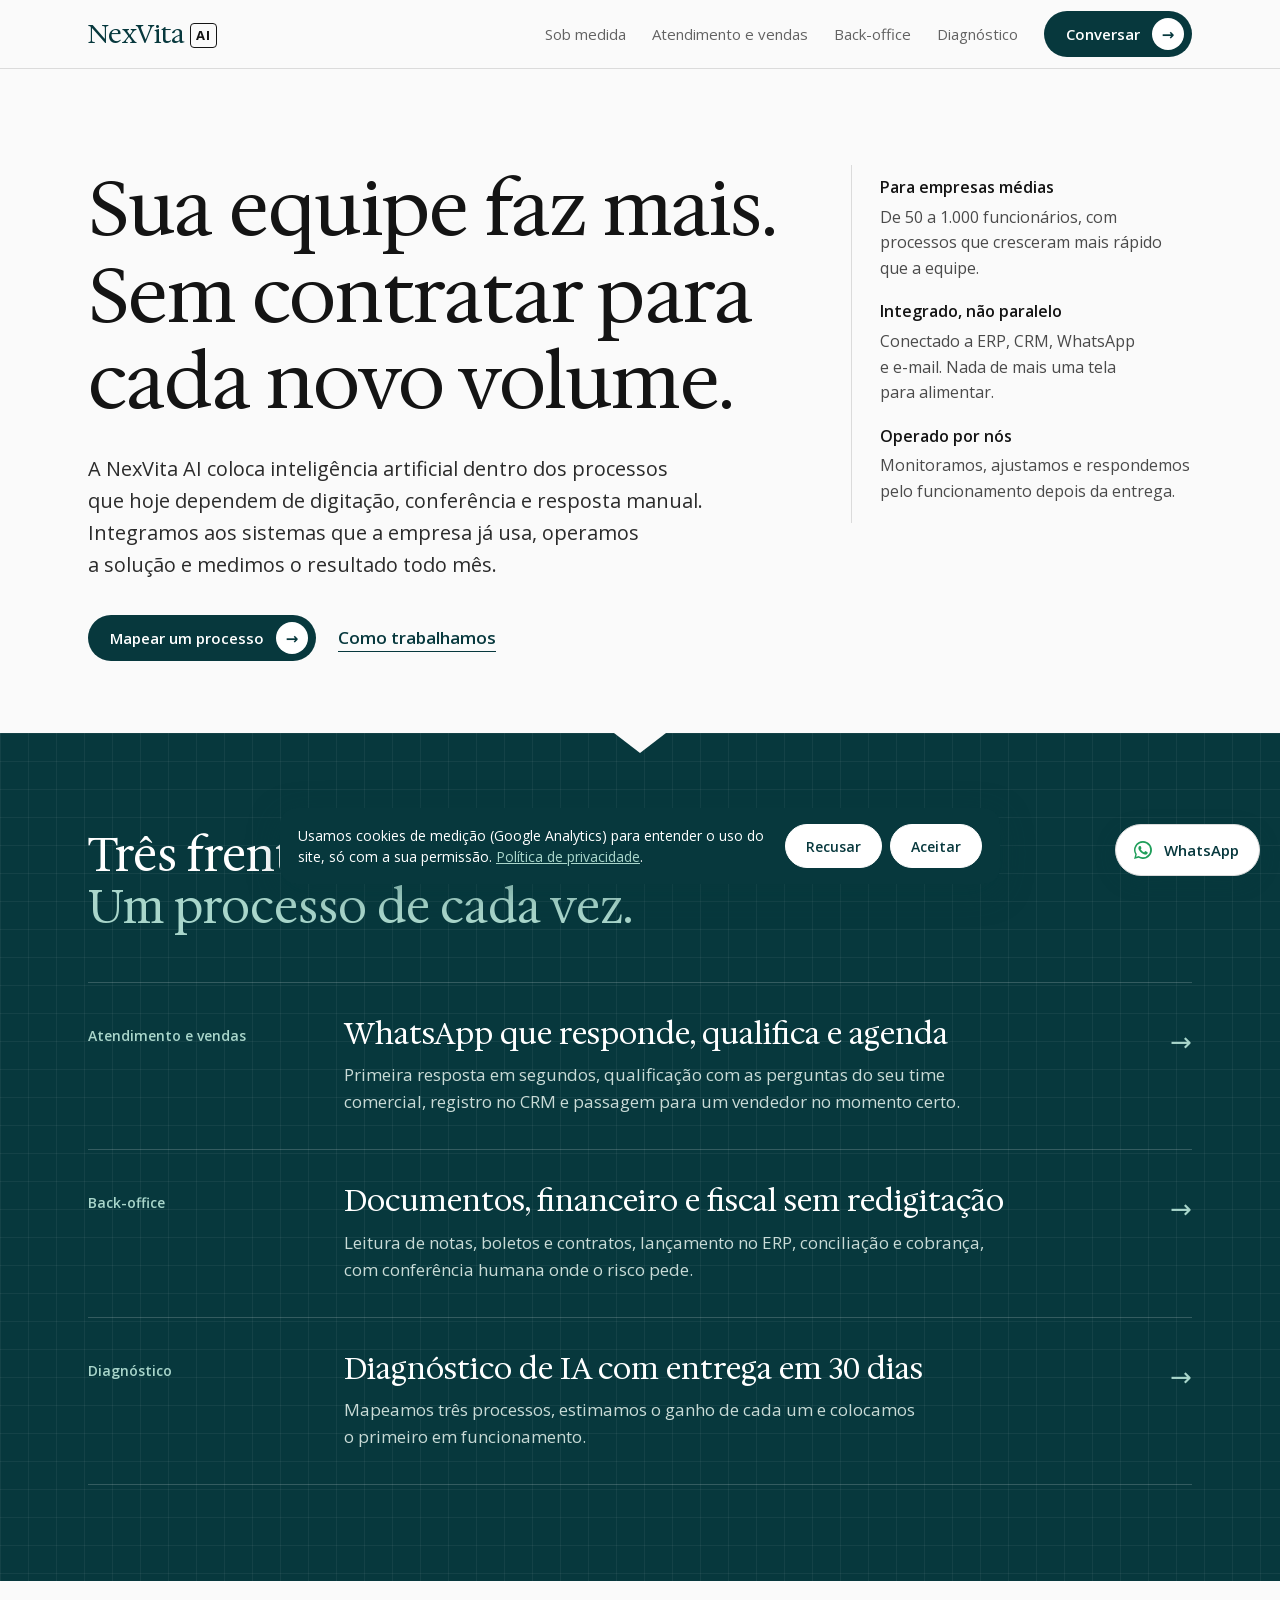
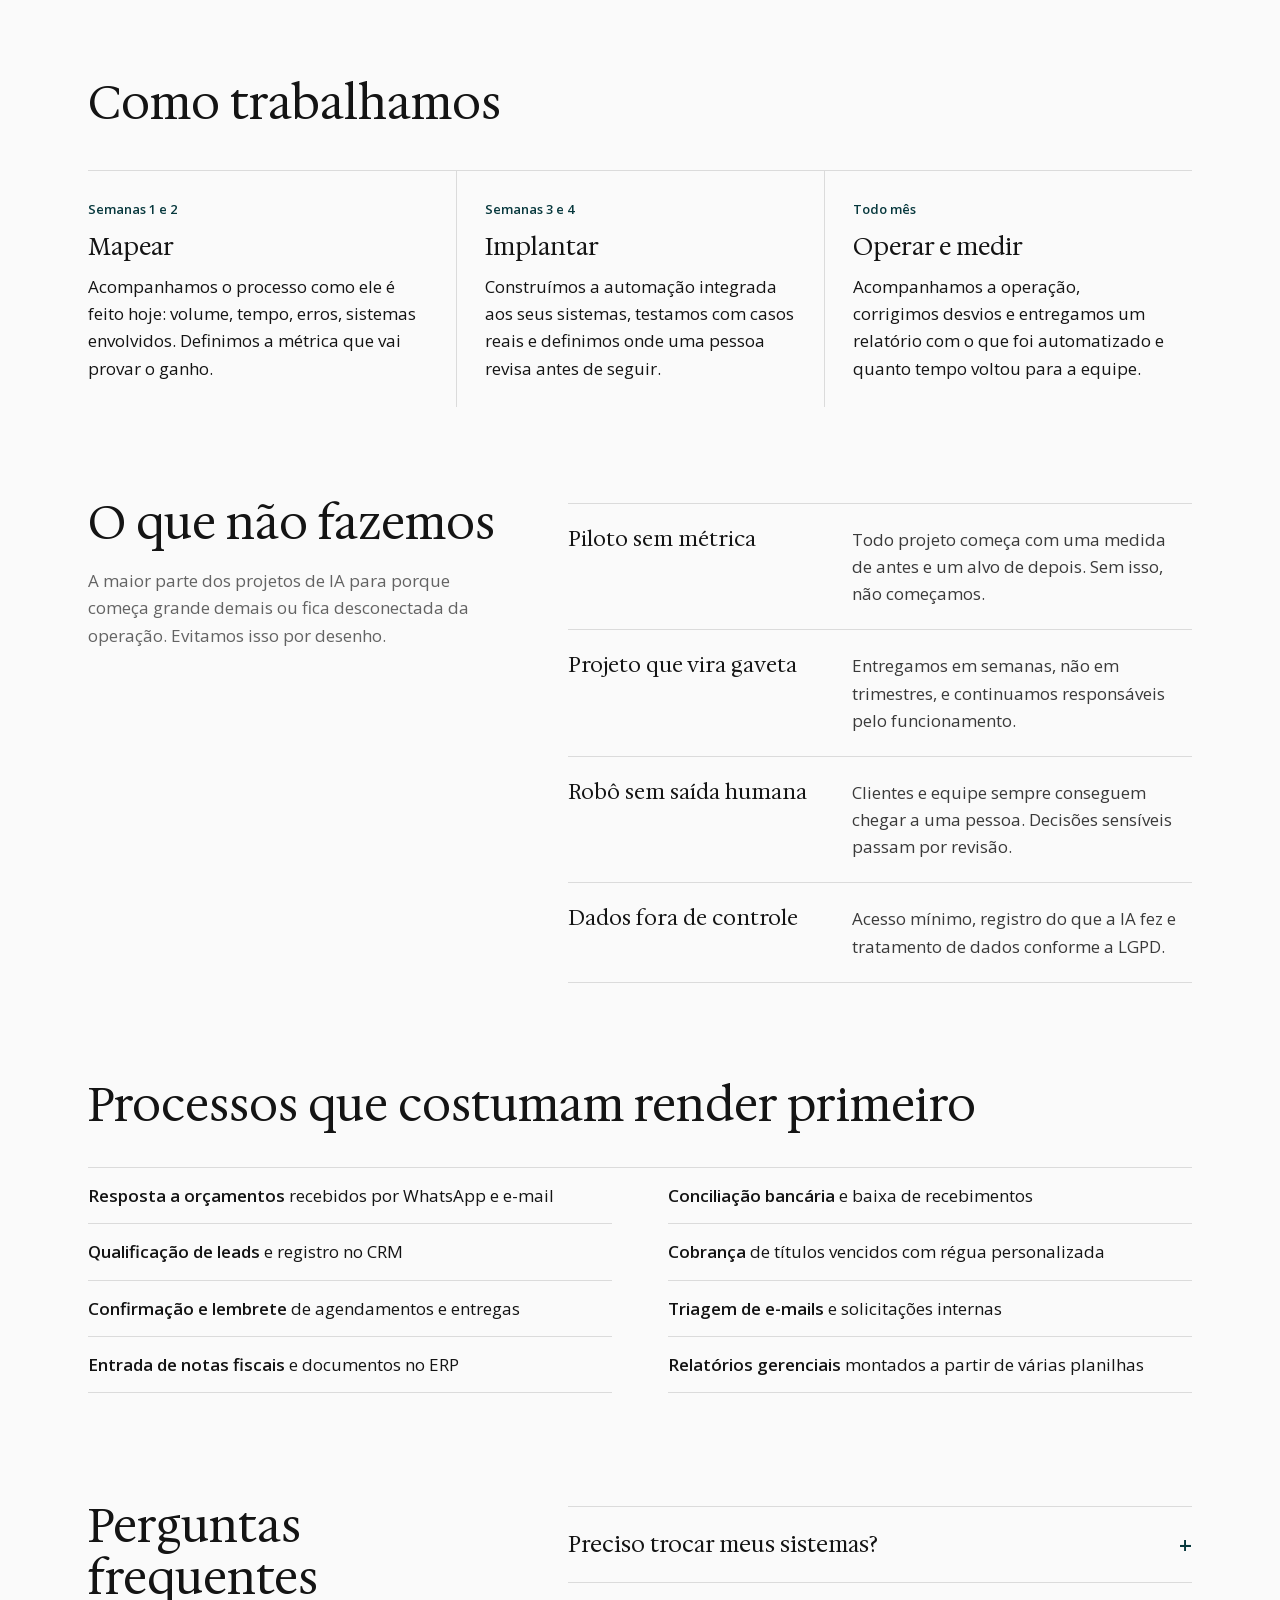
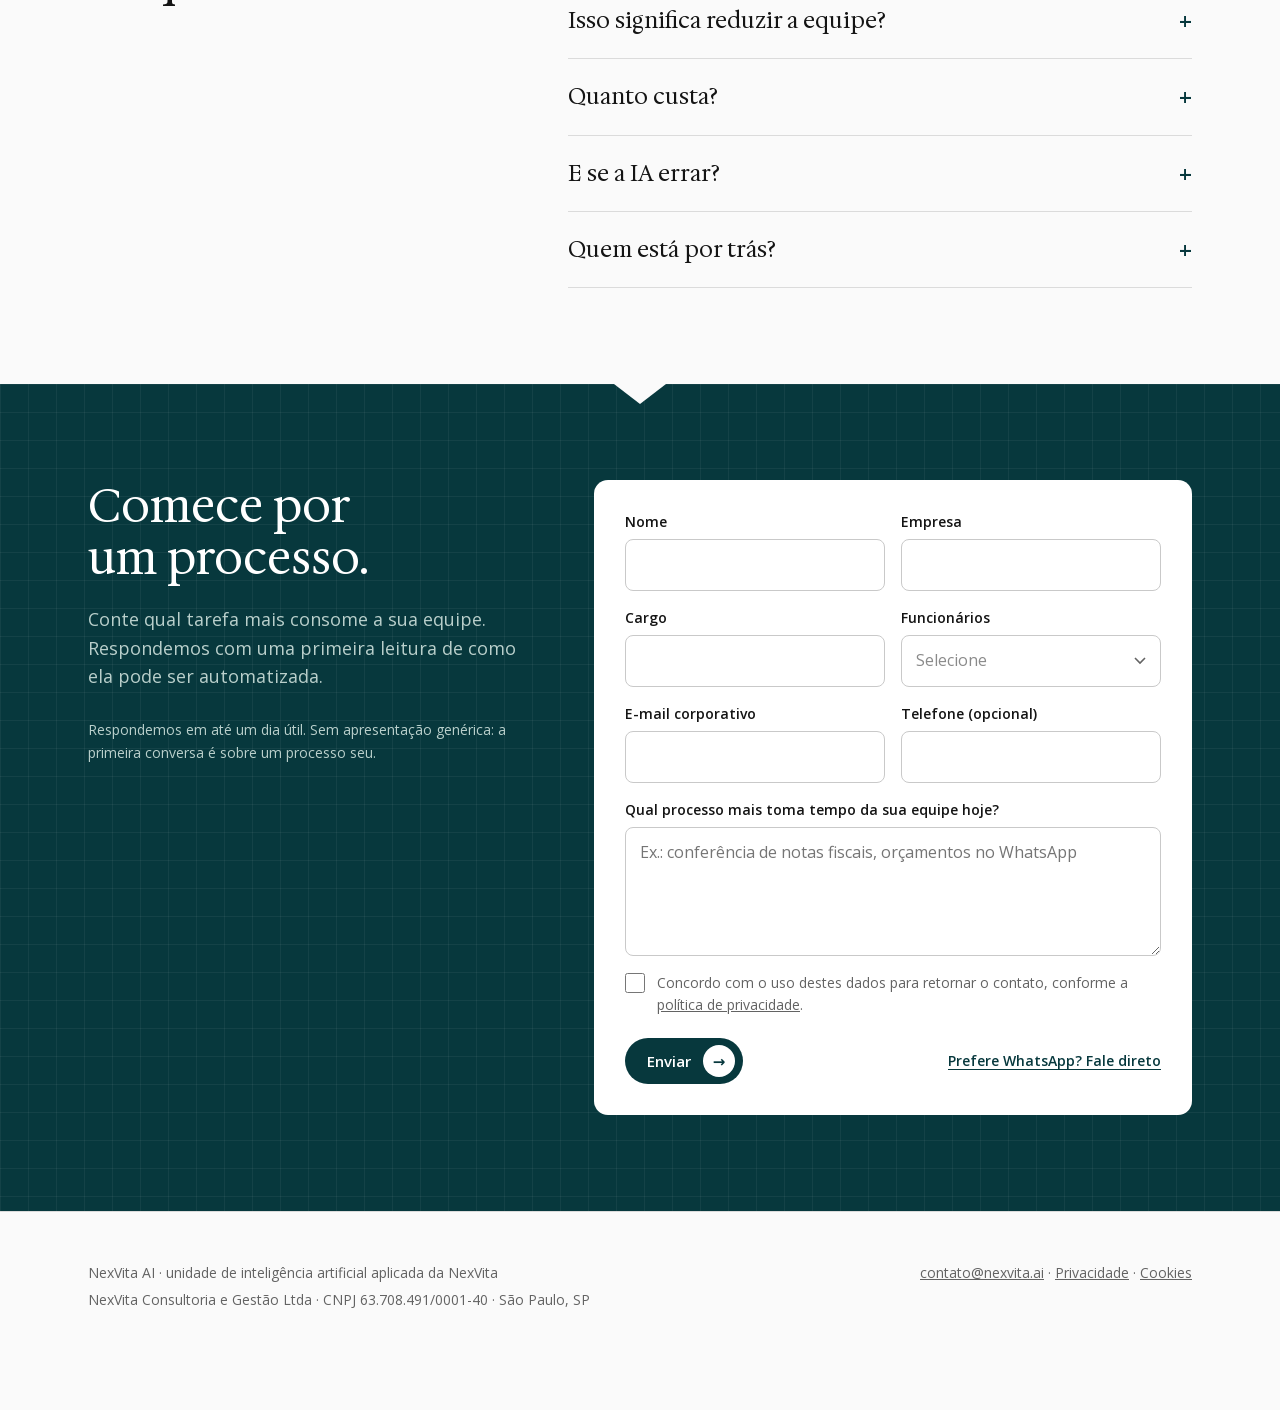
==== index.html @ 4efb90fe "Home: visitantes do anúncio Meta vão para /sob-medida/" ====
<!doctype html>
<html lang="pt-BR">
<head>
<meta charset="utf-8">
<script>/* anúncio Meta antigo aponta para a home: leva à página sob medida */(function(){try{var q=new URLSearchParams(location.search);if(q.get("utm_campaign")==="nvai_trafego_sp"){q.set("utm_campaign","nvai_sob_medida");location.replace("/sob-medida/?"+q.toString());}}catch(e){}})();</script>
<meta name="viewport" content="width=device-width,initial-scale=1">
<title>NexVita AI — IA aplicada à operação de empresas médias</title>
<meta name="description" content="Automatizamos processos manuais de vendas, atendimento e back-office com IA integrada aos seus sistemas. Implantamos, operamos e medimos o resultado.">
<link rel="canonical" href="https://nexvita.ai/">
<meta property="og:title" content="NexVita AI — IA aplicada à operação de empresas médias">
<meta property="og:description" content="Automatizamos processos manuais de vendas, atendimento e back-office com IA integrada aos seus sistemas. Implantamos, operamos e medimos o resultado.">
<meta property="og:url" content="https://nexvita.ai/">
<meta property="og:type" content="website">
<meta property="og:locale" content="pt_BR">
<meta name="theme-color" content="#07383d">
<link rel="icon" href="assets/favicon.svg" type="image/svg+xml">
<link rel="preload" href="assets/HedvigLettersSerif.woff2" as="font" type="font/woff2" crossorigin>
<link rel="stylesheet" href="assets/site.css">
<!-- MEDICAO: GA4 (G-KE4MM800WH) só carrega após consentimento, via assets/consent.js. Meta Pixel: não instalado. -->
</head>
<body>
<header class="top"><div class="wrap">
  <a class="marca" href="./" aria-label="NexVita AI, início">NexVita <b>AI</b></a>
  <nav class="nav" aria-label="Principal">
    <a href="sob-medida/">Sob medida</a>
    <a href="whatsapp/">Atendimento e vendas</a>
    <a href="backoffice/">Back-office</a>
    <a href="diagnostico/">Diagnóstico</a>
    <a class="btn" href="#conversa">Conversar</a>
  </nav>
</div></header>
<main>

<section class="abre"><div class="wrap grid">
 <div>
  <h1>Sua equipe faz mais. Sem&nbsp;contratar para cada novo volume.</h1>
  <p class="lead">A NexVita AI coloca inteligência artificial dentro dos processos que hoje dependem de digitação, conferência e resposta manual. Integramos aos sistemas que a empresa já usa, operamos a&nbsp;solução e medimos o resultado todo mês.</p>
  <div class="acoes"><a class="btn" href="#conversa">Mapear um processo</a><a class="link" href="#como">Como trabalhamos</a></div>
 </div>
 <aside>
  <p><strong>Para empresas médias</strong>De 50 a 1.000 funcionários, com processos que cresceram mais rápido que a equipe.</p>
  <p><strong>Integrado, não paralelo</strong>Conectado a ERP, CRM, WhatsApp e e-mail. Nada de mais uma tela para alimentar.</p>
  <p><strong>Operado por nós</strong>Monitoramos, ajustamos e respondemos pelo funcionamento depois da entrega.</p>
 </aside>
</div></section>

<div class="entalhe" aria-hidden="true"></div>
<section class="escuro secao"><div class="wrap">
 <h2>Três frentes.<br><span class="acento">Um processo de cada vez.</span></h2>
 <div class="frentes">
  <a class="frente" href="whatsapp/">
   <span class="rot">Atendimento e vendas</span>
   <div><h3>WhatsApp que responde, qualifica e agenda</h3><p>Primeira resposta em segundos, qualificação com as perguntas do seu time comercial, registro no CRM e passagem para um vendedor no momento certo.</p></div>
   <span class="seta" aria-hidden="true">→</span>
  </a>
  <a class="frente" href="backoffice/">
   <span class="rot">Back-office</span>
   <div><h3>Documentos, financeiro e fiscal sem redigitação</h3><p>Leitura de notas, boletos e contratos, lançamento no ERP, conciliação e cobrança, com conferência humana onde o risco pede.</p></div>
   <span class="seta" aria-hidden="true">→</span>
  </a>
  <a class="frente" href="diagnostico/">
   <span class="rot">Diagnóstico</span>
   <div><h3>Diagnóstico de IA com entrega em 30 dias</h3><p>Mapeamos três processos, estimamos o ganho de cada um e colocamos o&nbsp;primeiro em funcionamento.</p></div>
   <span class="seta" aria-hidden="true">→</span>
  </a>
 </div>
</div></section>

<section class="secao" id="como"><div class="wrap">
 <h2>Como trabalhamos</h2>
 <div class="metodo">
  <div class="passo"><div class="quando">Semanas 1 e 2</div><h3>Mapear</h3><p>Acompanhamos o processo como ele é feito hoje: volume, tempo, erros, sistemas envolvidos. Definimos a métrica que vai provar o ganho.</p></div>
  <div class="passo"><div class="quando">Semanas 3 e 4</div><h3>Implantar</h3><p>Construímos a automação integrada aos seus sistemas, testamos com casos reais e definimos onde uma pessoa revisa antes de seguir.</p></div>
  <div class="passo"><div class="quando">Todo mês</div><h3>Operar e medir</h3><p>Acompanhamos a operação, corrigimos desvios e entregamos um relatório com o que foi automatizado e quanto tempo voltou para a equipe.</p></div>
 </div>
</div></section>

<section class="secao" style="padding-top:0"><div class="wrap duas">
 <div><h2>O que não fazemos</h2><p class="muted" style="margin-top:18px">A maior parte dos projetos de IA para porque começa grande demais ou fica desconectada da operação. Evitamos isso por desenho.</p></div>
 <ul class="principios">
  <li><strong>Piloto sem métrica</strong><span>Todo projeto começa com uma medida de&nbsp;antes e um alvo de depois. Sem isso, não começamos.</span></li>
  <li><strong>Projeto que vira gaveta</strong><span>Entregamos em semanas, não em trimestres, e continuamos responsáveis pelo funcionamento.</span></li>
  <li><strong>Robô sem saída humana</strong><span>Clientes e equipe sempre conseguem chegar a uma pessoa. Decisões sensíveis passam por revisão.</span></li>
  <li><strong>Dados fora de controle</strong><span>Acesso mínimo, registro do que a IA fez e tratamento de dados conforme a LGPD.</span></li>
 </ul>
</div></section>

<section class="secao" style="padding-top:0"><div class="wrap">
 <h2>Processos que costumam render primeiro</h2>
 <ul class="processos">
  <li><b>Resposta a orçamentos</b> recebidos por WhatsApp e e-mail</li>
  <li><b>Qualificação de leads</b> e registro no CRM</li>
  <li><b>Confirmação e lembrete</b> de agendamentos e entregas</li>
  <li><b>Entrada de notas fiscais</b> e documentos no ERP</li>
  <li><b>Conciliação bancária</b> e baixa de recebimentos</li>
  <li><b>Cobrança</b> de títulos vencidos com régua personalizada</li>
  <li><b>Triagem de e-mails</b> e solicitações internas</li>
  <li><b>Relatórios gerenciais</b> montados a partir de várias planilhas</li>
 </ul>
</div></section>

<section class="secao" style="padding-top:0"><div class="wrap duas">
 <div><h2>Perguntas frequentes</h2></div>
 <div>
  <details><summary>Preciso trocar meus sistemas?</summary><p>Não. Trabalhamos sobre o ERP, o CRM e os canais que a empresa já usa. Quando um sistema não oferece integração, avaliamos alternativas antes de propor qualquer mudança.</p></details>
  <details><summary>Isso significa reduzir a equipe?</summary><p>Significa que a equipe deixa de gastar horas com tarefas repetitivas. A maioria dos clientes usa o ganho para absorver crescimento sem novas contratações e para colocar pessoas em atividades de mais valor.</p></details>
  <details><summary>Quanto custa?</summary><p>Há uma implantação por processo e uma mensalidade de operação. O valor depende do volume e das integrações; apresentamos depois do diagnóstico, com a estimativa de retorno ao lado.</p></details>
  <details><summary>E se a IA errar?</summary><p>Cada processo tem limites definidos, revisão humana nos pontos de risco e registro do que foi feito. Erros são medidos e corrigidos dentro da operação mensal.</p></details>
  <details><summary>Quem está por trás?</summary><p>A NexVita AI é a unidade de inteligência artificial aplicada da NexVita, empresa de gestão e operação. Nasceu da automação da nossa própria rotina comercial e administrativa.</p></details>
 </div>
</div></section>

<div class="entalhe" aria-hidden="true"></div>
<section class="escuro secao" id="conversa">
 <div class="wrap form-area">
  <div>
   <h2>Comece por um processo.</h2>
   <p class="muted" style="margin-top:20px;font-size:18px">Conte qual tarefa mais consome a sua equipe. Respondemos com uma primeira leitura de como ela pode ser automatizada.</p>
   <p class="muted small" style="margin-top:28px">Respondemos em até um dia útil. Sem apresentação genérica: a primeira conversa é sobre um processo seu.</p>
  </div>
  <form class="contato" data-oferta="geral" novalidate>
   <div class="campos">
    <div class="campo"><label for="nome-geral">Nome</label><input id="nome-geral" name="nome" autocomplete="name" required></div>
    <div class="campo"><label for="empresa-geral">Empresa</label><input id="empresa-geral" name="empresa" autocomplete="organization" required></div>
    <div class="campo"><label for="cargo-geral">Cargo</label><input id="cargo-geral" name="cargo" autocomplete="organization-title"></div>
    <div class="campo"><label for="porte-geral">Funcionários</label>
     <select id="porte-geral" name="porte" required><option value="">Selecione</option><option>Até 20</option><option>20 a 49</option><option>50 a 249</option><option>250 a 999</option><option>1.000 ou mais</option></select></div>
    <div class="campo"><label for="email-geral">E-mail corporativo</label><input id="email-geral" name="email" type="email" autocomplete="email" required></div>
    <div class="campo"><label for="tel-geral">Telefone (opcional)</label><input id="tel-geral" name="telefone" type="tel" autocomplete="tel"></div>
    <div class="campo cheio"><label for="proc-geral">Qual processo mais toma tempo da sua equipe hoje?</label><textarea id="proc-geral" name="processo" rows="4" placeholder="Ex.: conferência de notas fiscais, orçamentos no WhatsApp"></textarea></div>
    <label class="aceite"><input type="checkbox" name="aceite" required> Concordo com o uso destes dados para retornar o contato, conforme a <a href="privacidade/">política de privacidade</a>.</label>
    <div class="hp" aria-hidden="true"><input name="website" tabindex="-1" autocomplete="off"></div>
   </div>
   <div class="form-rodape"><button class="btn" type="submit">Enviar</button><span class="status" role="status" aria-live="polite"></span></div>
  </form>
 </div>
</section>
</main>
<footer><div class="wrap">
 <div>NexVita AI · unidade de inteligência artificial aplicada da NexVita<br>NexVita Consultoria e Gestão Ltda · CNPJ 63.708.491/0001-40 · São Paulo, SP</div>
 <div><a href="mailto:contato@nexvita.ai">contato@nexvita.ai</a> · <a href="privacidade/">Privacidade</a> · <a href="#" data-cookies>Cookies</a></div>
</div></footer>
<script src="assets/consent.js" defer></script>
<script src="assets/site.js" defer></script>
</body>
</html>
---- assets/site.css ----
@font-face{font-family:"Hedvig";src:url("HedvigLettersSerif.woff2") format("woff2");font-display:swap}
@font-face{font-family:"Open Sans";src:url("OpenSans.woff2") format("woff2");font-weight:300 800;font-display:swap}

:root{
  --petroleo:#07383d;
  --petroleo-2:#165559;
  --papel:#fafafa;
  --tinta:#141414;
  --cinza:#636363;
  --linha:#dbdbdb;
  --brilho:#a9d6cb;          /* acento da unidade AI, só sobre fundo escuro */
  --serif:"Hedvig",Georgia,"Times New Roman",serif;
  --sans:"Open Sans",system-ui,-apple-system,"Segoe UI",sans-serif;
  --w:1160px;
}
*{box-sizing:border-box}
html{-webkit-text-size-adjust:100%}
body{margin:0;background:var(--papel);color:var(--tinta);font:400 17px/1.6 var(--sans)}
a{color:inherit}
img{max-width:100%}
.wrap{max-width:var(--w);margin:0 auto;padding:0 28px}
h1,h2,h3{font-family:var(--serif);font-weight:400;line-height:1.14;margin:0;text-wrap:balance}
h1{font-size:clamp(40px,6.2vw,76px);letter-spacing:-.01em}
h2{font-size:clamp(30px,3.8vw,46px)}
h3{font-size:24px}
p{margin:0 0 1em;text-wrap:pretty}
.muted{color:var(--cinza)}
.small{font-size:14px}

/* topo */
.top{position:sticky;top:0;z-index:20;background:rgba(250,250,250,.92);backdrop-filter:saturate(1.2) blur(6px);border-bottom:1px solid var(--linha)}
.top .wrap{display:flex;align-items:center;justify-content:space-between;height:68px;gap:24px}
.marca{display:flex;align-items:baseline;gap:6px;text-decoration:none;font-family:var(--serif);font-size:26px;color:var(--petroleo)}
.marca b{font-family:var(--sans);font-weight:700;font-size:13px;letter-spacing:.08em;color:var(--tinta);border:1px solid var(--tinta);border-radius:4px;padding:1px 5px;transform:translateY(-3px)}
.nav{display:flex;gap:26px;align-items:center;font-size:15px}
.nav a{text-decoration:none;color:var(--cinza)}
.nav a:hover{color:var(--tinta)}
@media (max-width:820px){.nav a:not(.btn){display:none}}

/* botões */
.btn{display:inline-flex;align-items:center;gap:12px;min-height:46px;padding:0 8px 0 22px;border-radius:999px;background:var(--petroleo);color:#fff!important;text-decoration:none;font-weight:600;font-size:15px;border:0;cursor:pointer;font-family:var(--sans)}
.btn::after{content:"→";display:grid;place-items:center;width:32px;height:32px;border-radius:50%;background:#fff;color:var(--petroleo);font-weight:700}
.btn:hover{background:var(--petroleo-2)}
.btn:focus-visible,.link:focus-visible,input:focus-visible,select:focus-visible,textarea:focus-visible{outline:2px solid var(--petroleo);outline-offset:3px}
.btn.claro{background:#fff;color:var(--petroleo)!important}
.btn.claro::after{background:var(--petroleo);color:#fff}
.btn.claro:hover{background:#eef5f3}
.link{color:var(--petroleo);font-weight:600;text-decoration:none;border-bottom:1px solid currentColor}

/* abertura */
.abre{padding:96px 0 72px}
.abre .grid{display:grid;grid-template-columns:1.35fr .65fr;gap:56px;align-items:start}
.abre .lead{font-size:20px;color:#2b2b2b;max-width:620px;margin-top:28px}
.abre .acoes{display:flex;gap:22px;align-items:center;margin-top:34px;flex-wrap:wrap}
.abre aside{border-left:1px solid var(--linha);padding-left:28px;padding-top:10px;font-size:16px;color:#4a4a4a}
.abre aside strong{display:block;color:var(--tinta);font-weight:600;margin-bottom:4px}
.abre aside p{margin-bottom:18px}
@media (max-width:900px){.abre{padding:64px 0 48px}.abre .grid{grid-template-columns:1fr;gap:36px}.abre aside{border-left:0;border-top:1px solid var(--linha);padding:24px 0 0}}

/* faixa escura com micro-grid */
.escuro{background:var(--petroleo);color:#eaf2f0;position:relative;overflow:hidden}
.escuro::before{content:"";position:absolute;inset:0;background-image:linear-gradient(rgba(255,255,255,.05) 1px,transparent 1px),linear-gradient(90deg,rgba(255,255,255,.05) 1px,transparent 1px);background-size:28px 28px;pointer-events:none}
.escuro .wrap{position:relative}
.escuro h2{color:#fff}
.escuro .muted{color:#b9cfcb}
.escuro .acento{color:var(--brilho)}
.secao{padding:96px 0}
@media (max-width:820px){.secao{padding:64px 0}}
.entalhe{display:none}
.escuro::after{content:"";position:absolute;left:50%;top:0;transform:translateX(-50%);border-left:26px solid transparent;border-right:26px solid transparent;border-top:20px solid var(--papel)}

/* frentes: lista com pesos diferentes, não cards iguais */
.frentes{margin-top:48px;border-top:1px solid rgba(255,255,255,.18)}
.frente{display:grid;grid-template-columns:220px 1fr auto;gap:36px;padding:34px 0;border-bottom:1px solid rgba(255,255,255,.18);align-items:start;text-decoration:none;color:inherit}
.frente:hover h3{color:var(--brilho)}
.frente .rot{font-size:14px;color:var(--brilho);font-weight:600;padding-top:8px}
.frente h3{font-size:30px;color:#fff;margin-bottom:10px;transition:color .15s}
.frente p{color:#c9dbd7;margin:0;max-width:640px}
.frente .seta{font-size:26px;color:var(--brilho);padding-top:4px}

@media (max-width:820px){.frente{grid-template-columns:1fr;gap:8px}.frente .seta{display:none}}

/* método */
.metodo{display:grid;grid-template-columns:repeat(3,1fr);gap:0;margin-top:40px;border-top:1px solid var(--linha)}
.passo{padding:28px 28px 8px 0}
.passo + .passo{padding-left:28px;border-left:1px solid var(--linha)}
.passo .quando{font-size:13px;font-weight:600;color:var(--petroleo);margin-bottom:14px}
.passo h3{margin-bottom:12px}
@media (max-width:820px){.metodo{grid-template-columns:1fr}.passo + .passo{padding-left:0;border-left:0;border-top:1px solid var(--linha)}}

/* princípios */
.duas{display:grid;grid-template-columns:.8fr 1.2fr;gap:64px;align-items:start}
.duas > div > h2:first-child{margin-top:-6px}
.principios{margin:0;padding:0;list-style:none;border-top:1px solid var(--linha)}
.principios li{padding:22px 0;border-bottom:1px solid var(--linha);display:grid;grid-template-columns:260px 1fr;gap:24px}
.principios strong{font-family:var(--serif);font-weight:400;font-size:21px;line-height:1.25}
.principios span{color:#3a3a3a}
@media (max-width:900px){.duas{grid-template-columns:1fr;gap:28px}.principios li{grid-template-columns:1fr;gap:6px}}

/* exemplos de processos */
.processos{columns:2;column-gap:56px;margin-top:36px;padding:0;list-style:none;border-top:1px solid var(--linha)}
.processos li{break-inside:avoid;padding:14px 0;border-bottom:1px solid var(--linha)}
.processos li b{font-weight:600}
@media (max-width:720px){.processos{columns:1}}

/* faq */
details{border-bottom:1px solid var(--linha);padding:20px 0}
details:first-of-type{border-top:1px solid var(--linha)}
summary{cursor:pointer;font-family:var(--serif);font-size:22px;list-style:none;display:flex;justify-content:space-between;gap:24px}
summary::-webkit-details-marker{display:none}
summary::after{content:"+";font-family:var(--sans);color:var(--petroleo);font-weight:600}
details[open] summary::after{content:"–"}
details p{margin:14px 0 0;color:#333;max-width:760px}

/* formulário */
.form-area{display:grid;grid-template-columns:.85fr 1.15fr;gap:64px;align-items:start}
@media (max-width:900px){.form-area{grid-template-columns:1fr;gap:32px}}
form.contato{background:#fff;border:1px solid rgba(255,255,255,.2);border-radius:14px;padding:30px;color:var(--tinta)}
.campos{display:grid;grid-template-columns:1fr 1fr;gap:16px}
.campo{display:flex;flex-direction:column;gap:6px}
.campo.cheio{grid-column:1/-1}
@media (max-width:560px){.campos{grid-template-columns:1fr}}
label{font-size:14px;font-weight:600}
input,select,textarea{font:inherit;font-size:16px;padding:12px 14px;border:1px solid #c9c9c9;border-radius:8px;background:#fff;color:var(--tinta);min-height:46px;width:100%}
textarea{min-height:120px;resize:vertical}
.aceite{display:block;position:relative;padding-left:32px;font-size:14px;font-weight:400;color:var(--cinza);grid-column:1/-1}
.aceite input{position:absolute;left:0;top:1px;width:20px;min-height:20px;height:20px;margin:0}
.form-rodape{display:flex;justify-content:space-between;align-items:center;gap:16px;margin-top:22px;flex-wrap:wrap}
.status{font-size:14px;color:var(--cinza);min-height:20px}
.status.ok{color:#0b6b4f}.status.erro{color:#a1261b}
.hp{position:absolute;left:-9999px}

/* rodapé */
footer{padding:48px 0 56px;font-size:14px;color:var(--cinza);border-top:1px solid var(--linha)}
footer .wrap{display:flex;justify-content:space-between;gap:24px;flex-wrap:wrap}
footer a{color:var(--cinza)}

/* página de oferta */
.oferta-topo{padding:80px 0 56px}
.oferta-topo .rot{font-size:14px;font-weight:600;color:var(--petroleo);margin-bottom:22px}
.oferta-topo h1{font-size:clamp(38px,5.4vw,64px);max-width:900px}
.oferta-topo .lead{font-size:20px;max-width:700px;margin-top:24px;color:#2b2b2b}
.texto{max-width:760px}
.texto h2{margin:56px 0 18px}
.texto ul{padding-left:20px}
.texto li{margin-bottom:8px}

@media (prefers-reduced-motion:reduce){*{transition:none!important;scroll-behavior:auto!important}}
html{scroll-behavior:smooth}

select{appearance:none;-webkit-appearance:none;background-image:url("data:image/svg+xml,%3Csvg xmlns='http://www.w3.org/2000/svg' width='12' height='8'%3E%3Cpath d='M1 1l5 5 5-5' fill='none' stroke='%23636363' stroke-width='1.6'/%3E%3C/svg%3E");background-repeat:no-repeat;background-position:right 14px center;padding-right:38px}
select:invalid{color:#8a8a8a}
footer .wrap > div{line-height:1.9}
@media (max-width:560px){
 h1{font-size:40px}
 .abre .acoes{flex-direction:column;align-items:flex-start;gap:18px}
 .abre .acoes .link{padding:10px 0}
 footer a{display:inline-block;padding:8px 0}
 .secao{padding:56px 0}
}

/* aviso de cookies */
#nv-cookies{position:fixed;left:16px;right:16px;bottom:16px;z-index:50;max-width:720px;margin:0 auto;background:var(--petroleo);color:#fff;border-radius:16px;padding:16px 18px;box-shadow:0 8px 32px rgba(7,56,61,.35),0 0 0 100vmax rgba(250,250,250,0) ;display:flex;gap:16px;align-items:center;flex-wrap:wrap;font-size:14px;line-height:1.5}
#nv-cookies p{margin:0;flex:1 1 320px}
#nv-cookies a{color:var(--brilho)}
.nv-cookies-acoes{display:flex;gap:8px}
.nv-cookies-acoes button{min-height:44px;padding:0 20px;border-radius:999px;font:600 14px var(--sans);cursor:pointer;border:1px solid #fff;background:#fff;color:var(--petroleo)}
.nv-cookies-acoes button:focus-visible{outline:2px solid var(--brilho);outline-offset:2px}

/* WhatsApp */
.nv-wa{position:fixed;right:20px;bottom:24px;z-index:40;display:inline-flex;align-items:center;gap:10px;min-height:52px;padding:0 20px 0 16px;border-radius:999px;background:#fff;color:var(--petroleo);text-decoration:none;font:600 15px var(--sans);border:1px solid var(--linha);box-shadow:0 6px 20px rgba(7,56,61,.28);transition:opacity .2s,transform .2s}
.nv-wa svg{color:#1f9e5a}
.nv-wa:hover{background:#eef5f3}
.nv-wa:focus-visible{outline:2px solid var(--brilho);outline-offset:3px}
.nv-wa.oculto{opacity:0;transform:translateY(12px);pointer-events:none}
@media (max-width:560px){.nv-wa span{display:none}.nv-wa{padding:0;width:56px;justify-content:center}}
.nv-wa-alt{display:inline-flex;align-items:center;min-height:44px;font-size:14px;font-weight:600;color:var(--petroleo);text-decoration:underline;text-underline-offset:3px}
footer{padding-bottom:96px}
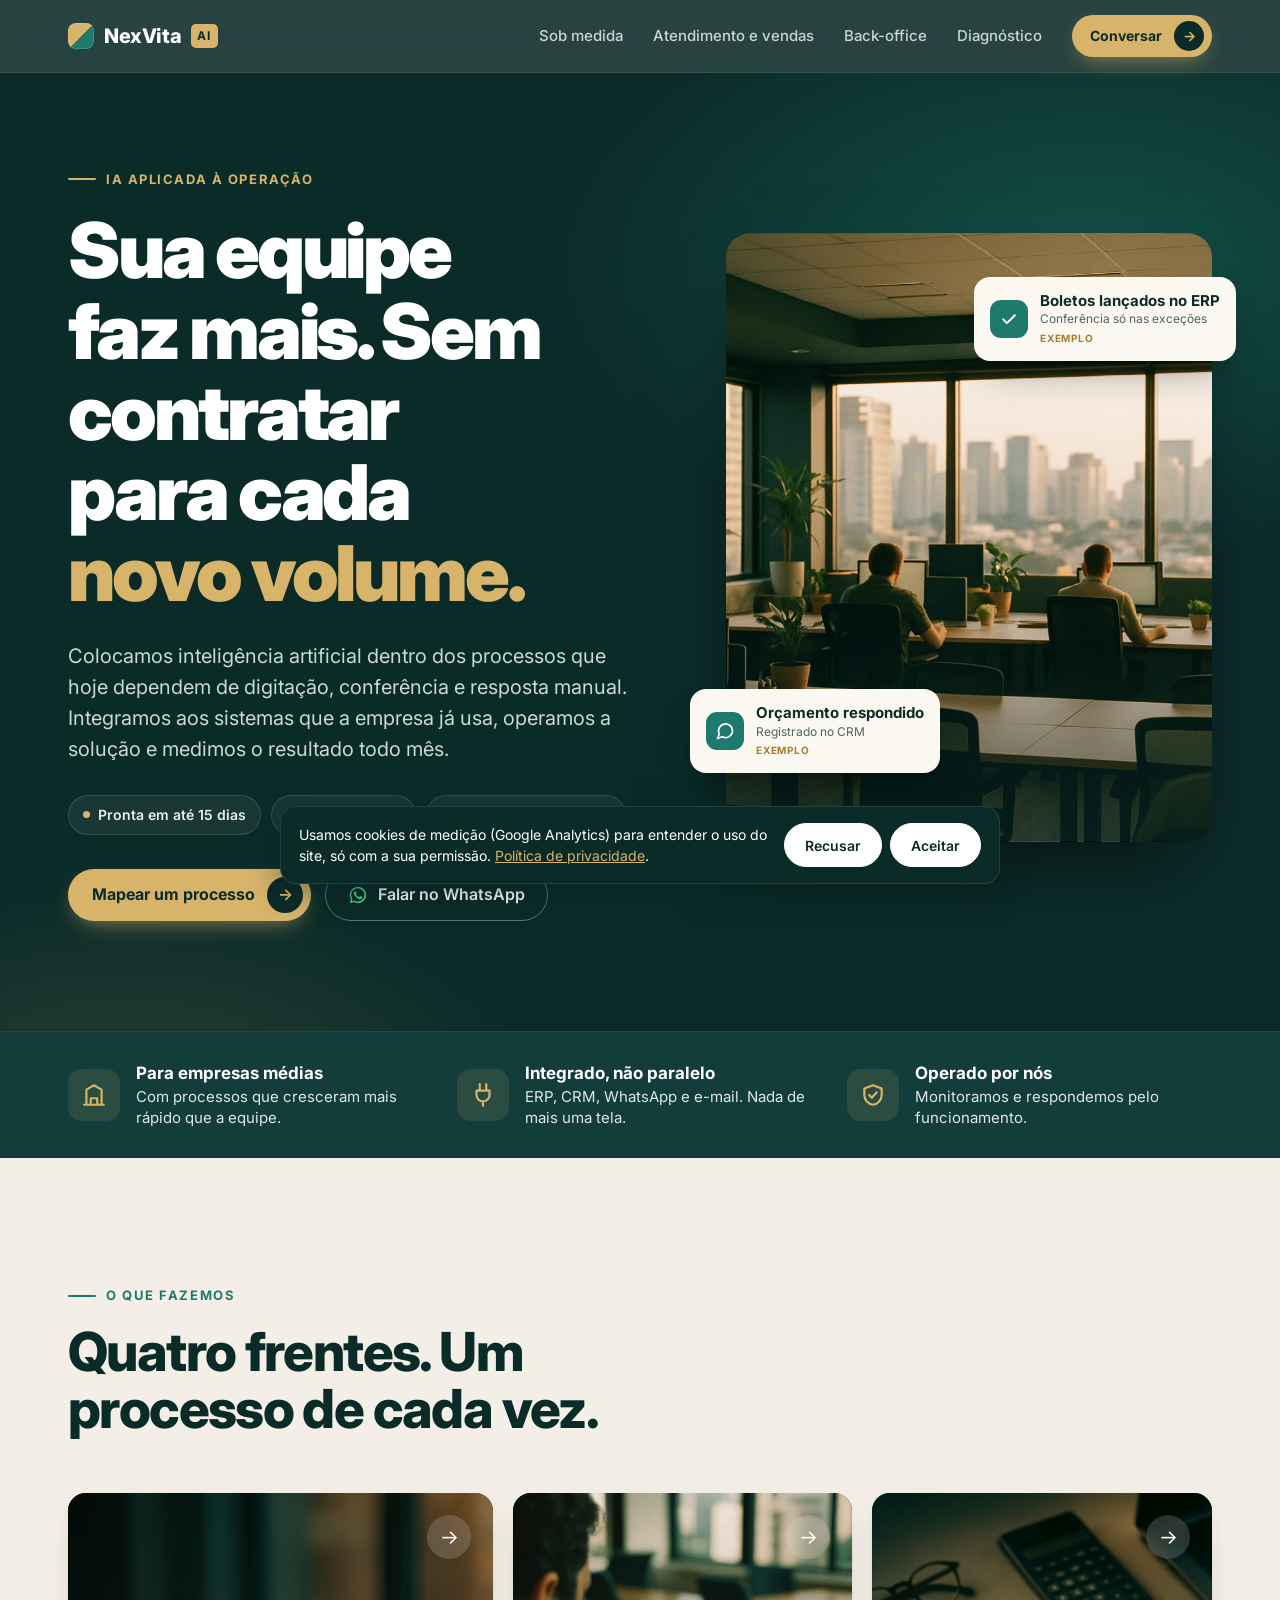
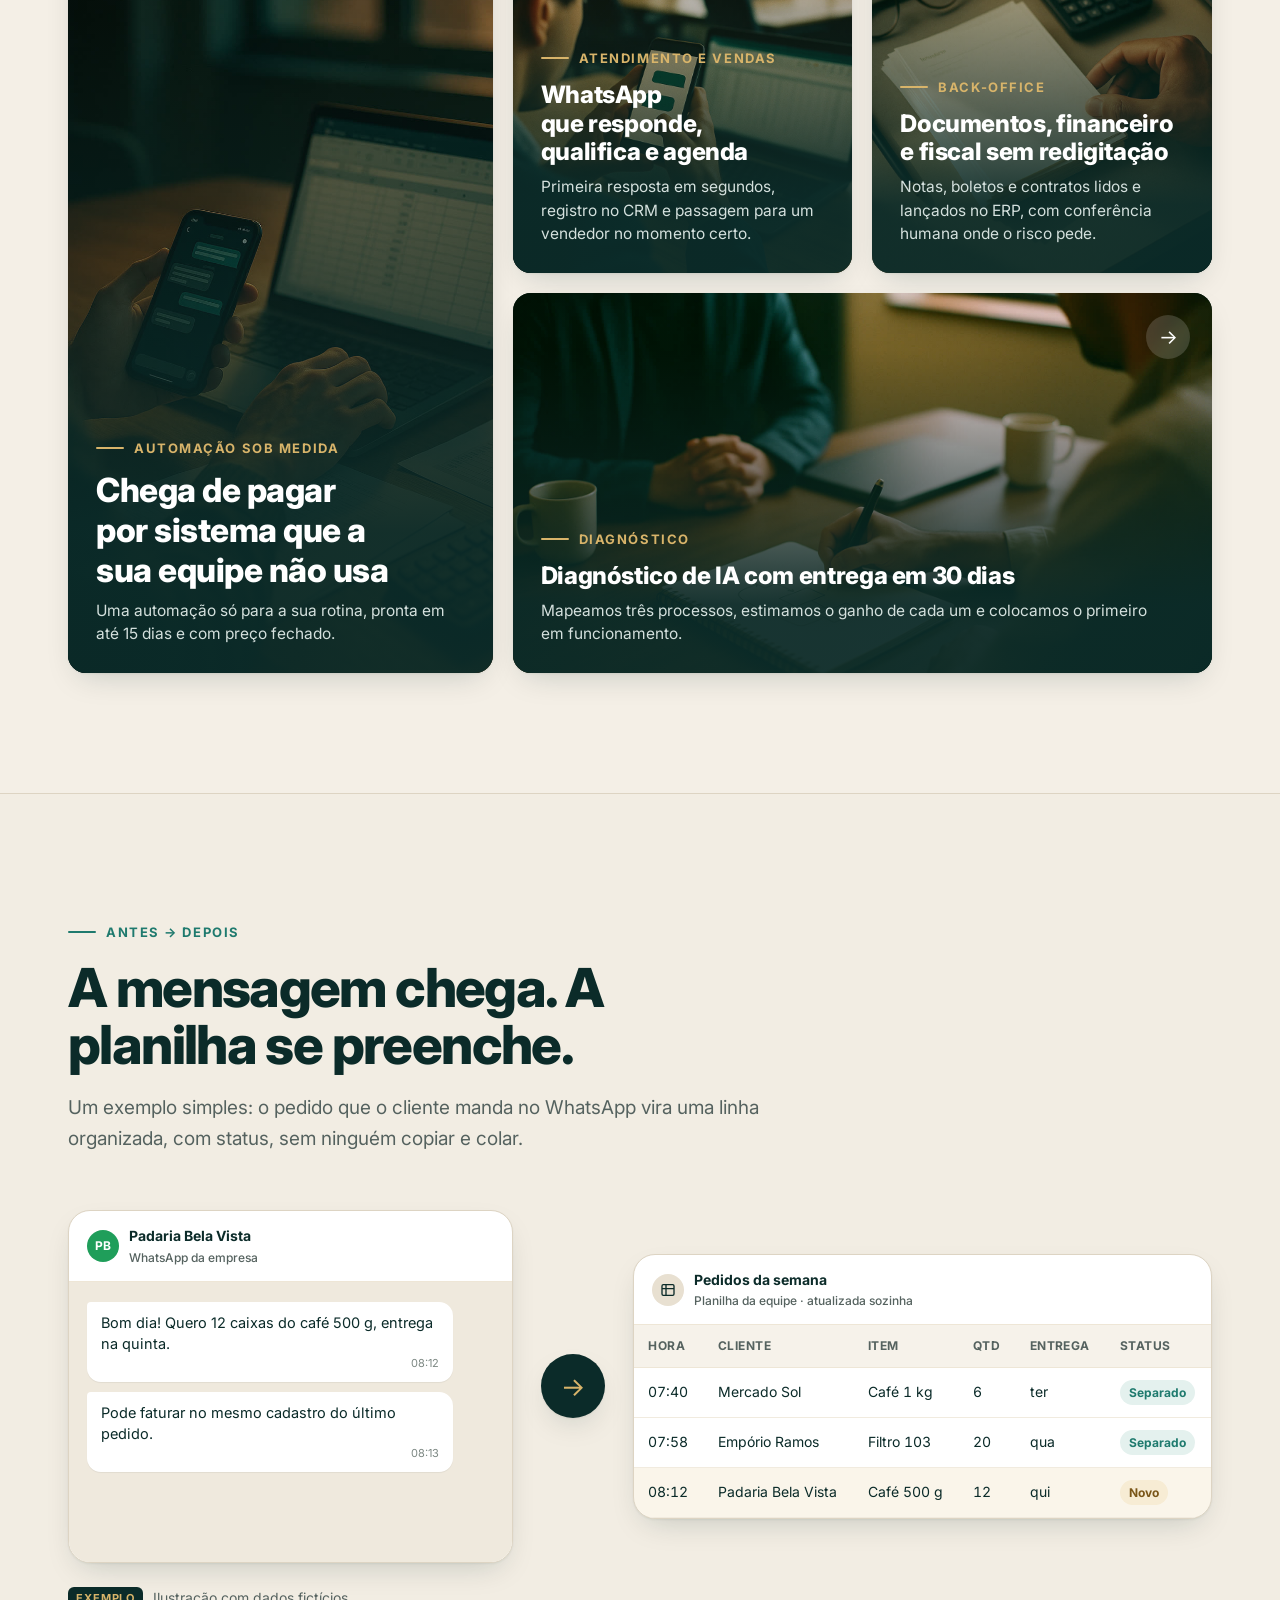
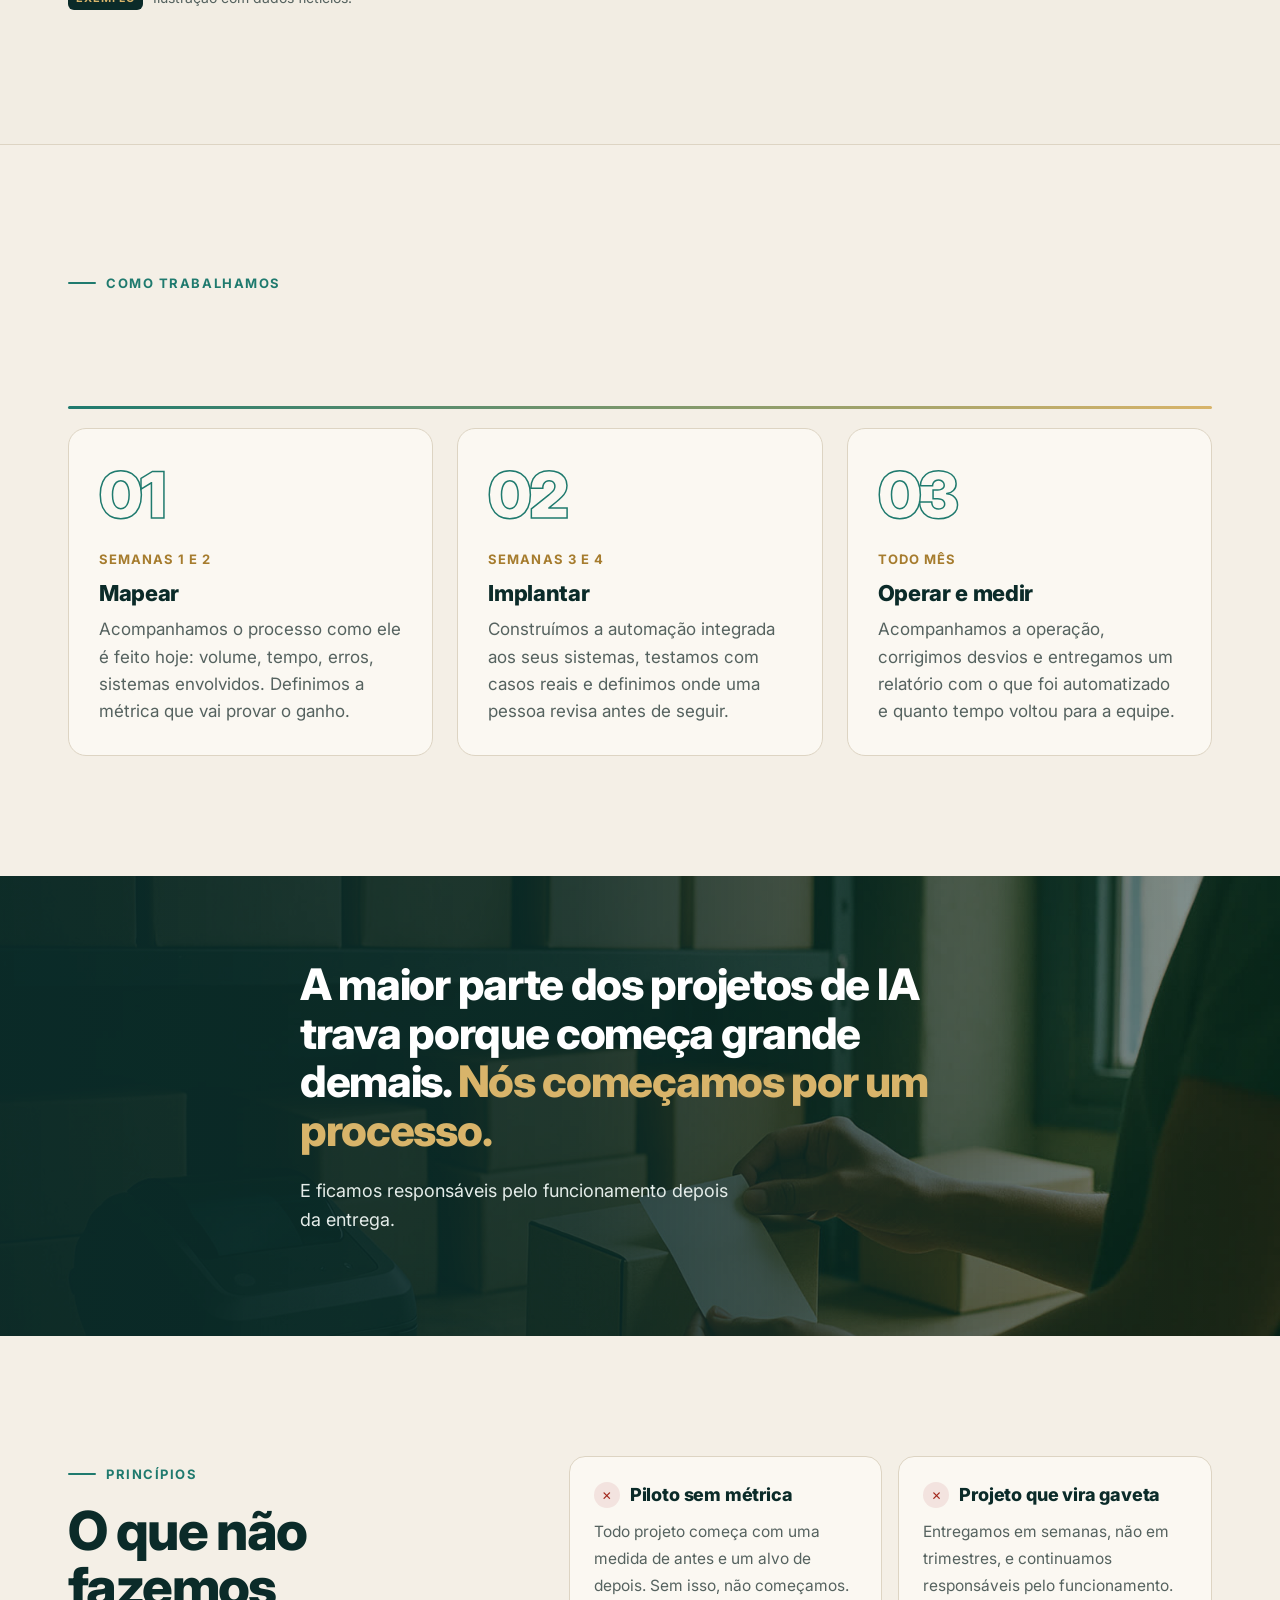
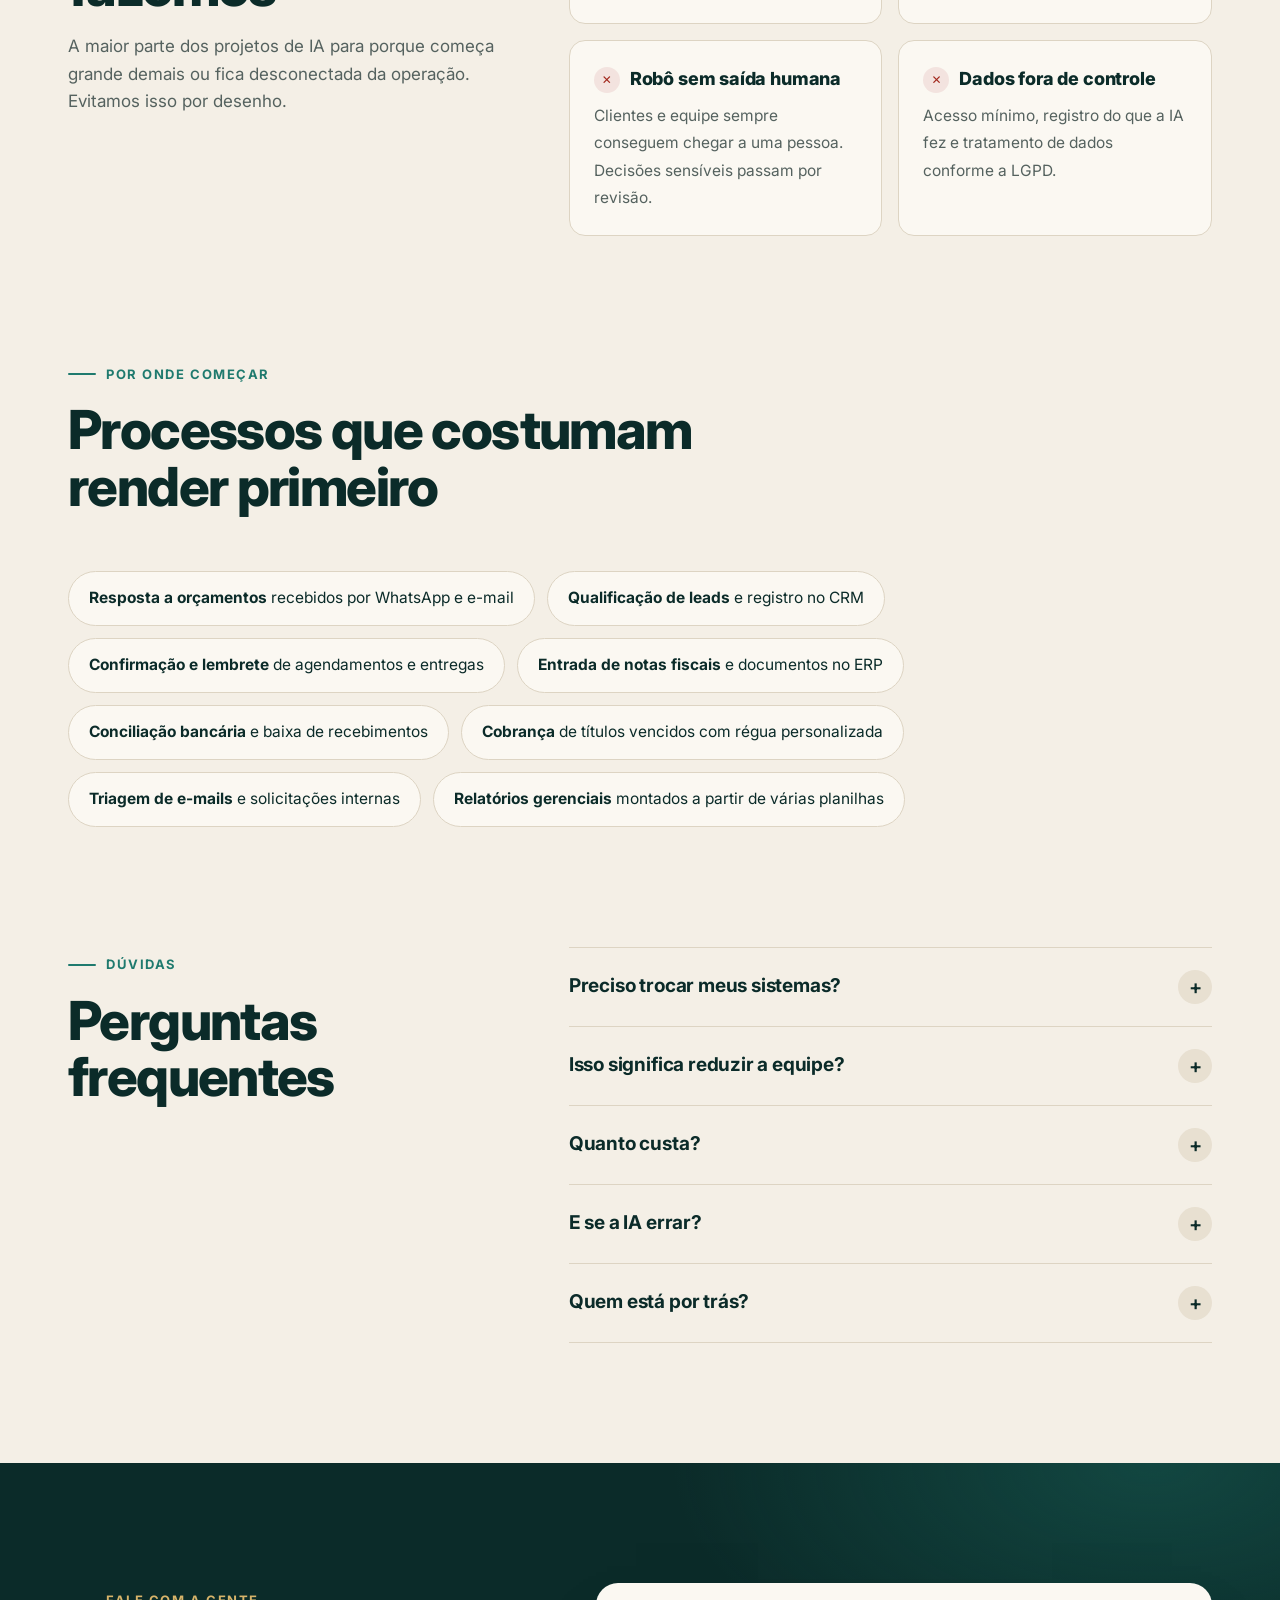
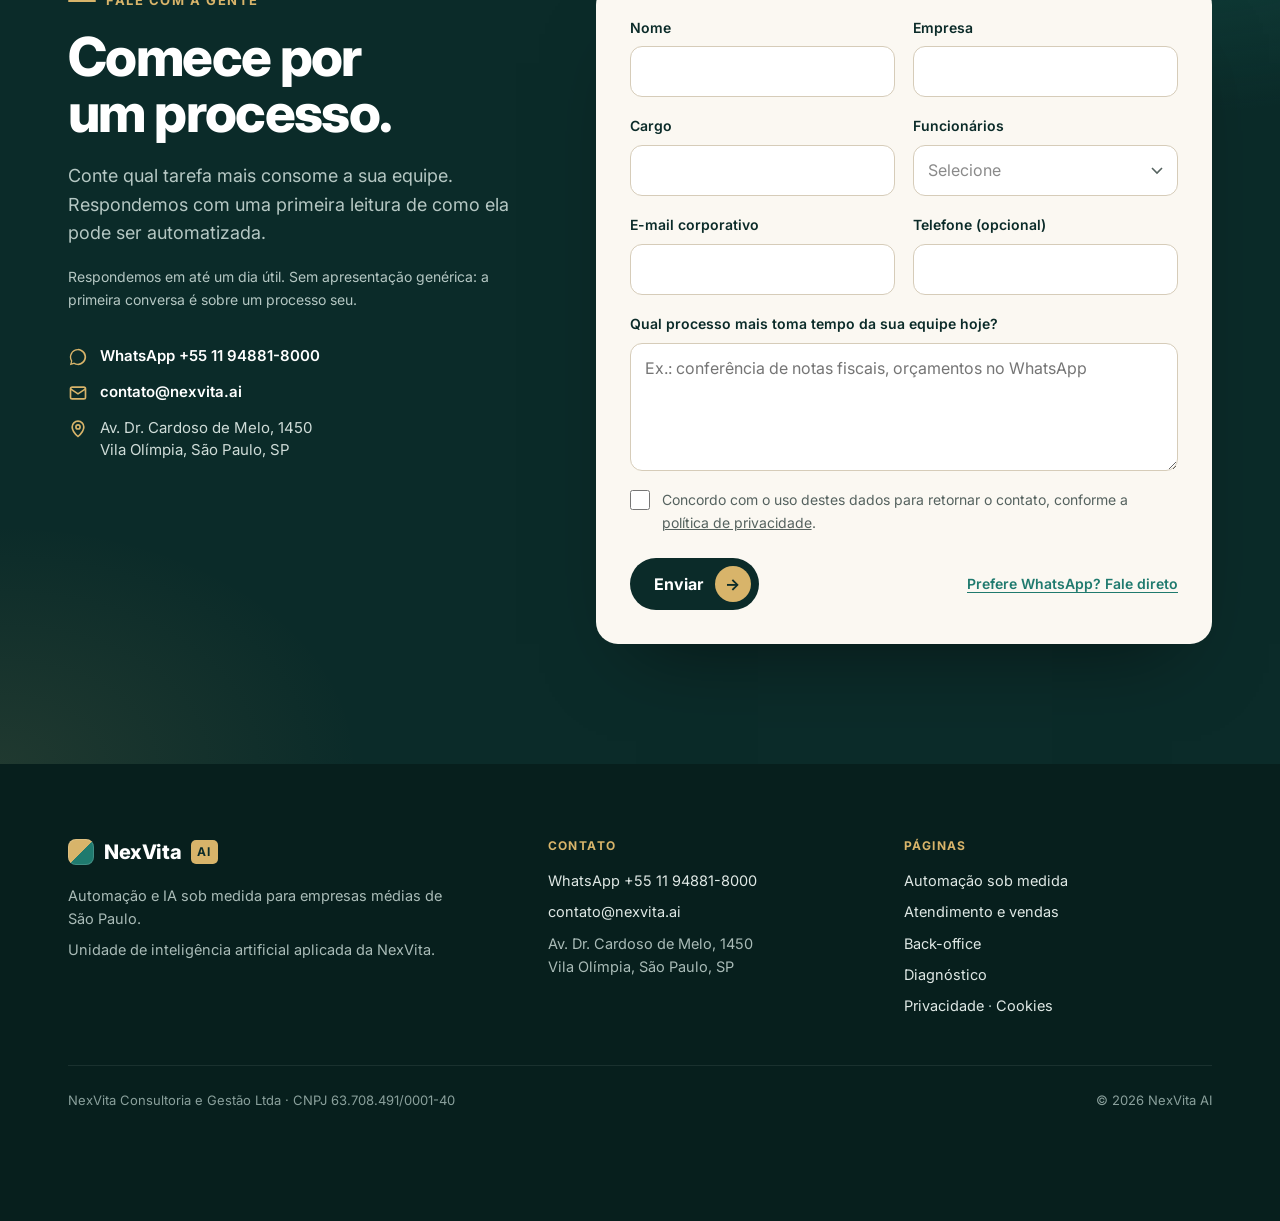
==== commit d09eeacd: "Redesign v2: visual Inter petróleo/bege/dourado, fotos editoriais, vídeo, demo animada e movimento (" ====
--- a/index.html
+++ b/index.html
@@ -4,6 +4,7 @@
 <meta charset="utf-8">
 <script>/* anúncio Meta antigo aponta para a home: leva à página sob medida */(function(){try{var q=new URLSearchParams(location.search);if(q.get("utm_campaign")==="nvai_trafego_sp"){q.set("utm_campaign","nvai_sob_medida");location.replace("/sob-medida/?"+q.toString());}}catch(e){}})();</script>
 <meta name="viewport" content="width=device-width,initial-scale=1">
+<script>if("IntersectionObserver" in window)document.documentElement.classList.add("js")</script>
 <title>NexVita AI — IA aplicada à operação de empresas médias</title>
 <meta name="description" content="Automatizamos processos manuais de vendas, atendimento e back-office com IA integrada aos seus sistemas. Implantamos, operamos e medimos o resultado.">
 <link rel="canonical" href="https://nexvita.ai/">
@@ -12,10 +13,14 @@
 <meta property="og:url" content="https://nexvita.ai/">
 <meta property="og:type" content="website">
 <meta property="og:locale" content="pt_BR">
-<meta name="theme-color" content="#07383d">
+<meta property="og:image" content="https://nexvita.ai/assets/img/escritorio_sp.jpg">
+<meta name="theme-color" content="#0B2B29">
 <link rel="icon" href="assets/favicon.svg" type="image/svg+xml">
-<link rel="preload" href="assets/HedvigLettersSerif.woff2" as="font" type="font/woff2" crossorigin>
-<link rel="stylesheet" href="assets/site.css">
+<link rel="preconnect" href="https://fonts.googleapis.com">
+<link rel="preconnect" href="https://fonts.gstatic.com" crossorigin>
+<link rel="stylesheet" href="https://fonts.googleapis.com/css2?family=Inter:wght@400;500;600;700;800;900&display=swap">
+<link rel="preload" href="assets/img/escritorio_sp.jpg" as="image">
+<link rel="stylesheet" href="assets/site.css?v=20261014">
 <!-- MEDICAO: GA4 (G-KE4MM800WH) só carrega após consentimento, via assets/consent.js. Meta Pixel: não instalado. -->
 </head>
 <body>
@@ -31,63 +36,111 @@
 </div></header>
 <main>
 
-<section class="abre"><div class="wrap grid">
+<section class="hero"><div class="wrap">
  <div>
-  <h1>Sua equipe faz mais. Sem&nbsp;contratar para cada novo volume.</h1>
-  <p class="lead">A NexVita AI coloca inteligência artificial dentro dos processos que hoje dependem de digitação, conferência e resposta manual. Integramos aos sistemas que a empresa já usa, operamos a&nbsp;solução e medimos o resultado todo mês.</p>
-  <div class="acoes"><a class="btn" href="#conversa">Mapear um processo</a><a class="link" href="#como">Como trabalhamos</a></div>
- </div>
- <aside>
-  <p><strong>Para empresas médias</strong>De 50 a 1.000 funcionários, com processos que cresceram mais rápido que a equipe.</p>
-  <p><strong>Integrado, não paralelo</strong>Conectado a ERP, CRM, WhatsApp e e-mail. Nada de mais uma tela para alimentar.</p>
-  <p><strong>Operado por nós</strong>Monitoramos, ajustamos e respondemos pelo funcionamento depois da entrega.</p>
- </aside>
-</div></section>
-
-<div class="entalhe" aria-hidden="true"></div>
-<section class="escuro secao"><div class="wrap">
- <h2>Três frentes.<br><span class="acento">Um processo de cada vez.</span></h2>
+  <div class="eyebrow rv">IA aplicada à operação</div>
+  <h1 class="rv d1">Sua equipe faz mais. Sem contratar para cada <em>novo volume.</em></h1>
+  <p class="lead rv d2">Colocamos inteligência artificial dentro dos processos que hoje dependem de digitação, conferência e resposta manual. Integramos aos sistemas que a empresa já usa, operamos a solução e medimos o resultado todo mês.</p>
+  <ul class="selos rv d3"><li>Pronta em até 15 dias</li><li>Preço fechado</li><li>Sem trocar de sistema</li></ul>
+  <div class="acoes rv d4">
+   <a class="btn" href="#conversa">Mapear um processo</a>
+   <a class="btn-wa" data-wa="hero" href="https://wa.me/5511948818000?text=Ol%C3%A1%2C%20vim%20pelo%20site%20da%20NexVita%20AI%20(inicio)%20e%20quero%20conversar%20sobre%20um%20processo%20da%20minha%20empresa." target="_blank" rel="noopener"><svg viewBox="0 0 32 32" width="20" height="20" aria-hidden="true"><path fill="currentColor" d="M16 3a13 13 0 0 0-11.2 19.6L3 29l6.6-1.7A13 13 0 1 0 16 3zm0 23.6c-2 0-4-.6-5.7-1.6l-.4-.2-3.9 1 1-3.8-.3-.4A10.6 10.6 0 1 1 16 26.6zm5.8-7.9c-.3-.2-1.9-.9-2.2-1-.3-.1-.5-.2-.7.2l-1 1.2c-.2.2-.4.2-.7.1-.3-.2-1.4-.5-2.6-1.6-1-.9-1.6-1.9-1.8-2.2-.2-.3 0-.5.1-.7l.5-.6.3-.5v-.5l-1-2.4c-.3-.6-.5-.5-.7-.5h-.6c-.2 0-.6.1-.9.4-.3.3-1.2 1.1-1.2 2.8s1.2 3.2 1.4 3.5c.2.2 2.4 3.6 5.7 5 .8.4 1.4.6 1.9.7.8.3 1.5.2 2.1.1.6-.1 1.9-.8 2.2-1.5.3-.7.3-1.4.2-1.5-.1-.2-.3-.3-.6-.4z"/></svg>Falar no WhatsApp</a>
+  </div>
+ </div>
+ <div class="hero-foto">
+  <div class="moldura" data-parallax="0.05"><img src="assets/img/escritorio_sp.jpg" width="1600" height="1066" alt="Escritório de empresa média em São Paulo no fim da tarde" fetchpriority="high"></div>
+  <div class="flutua f2"><span class="ic"><svg width="20" height="20" viewBox="0 0 24 24" fill="none" stroke="currentColor" stroke-width="2.4" stroke-linecap="round" stroke-linejoin="round" aria-hidden="true"><path d="M5 12.5l4.5 4.5L19 7.5"/></svg></span><span><b>Boletos lançados no ERP</b><small>Conferência só nas exceções</small><span class="tag">Exemplo</span></span></div>
+  <div class="flutua f1"><span class="ic"><svg width="20" height="20" viewBox="0 0 24 24" fill="none" stroke="currentColor" stroke-width="2" stroke-linecap="round" stroke-linejoin="round" aria-hidden="true"><path d="M21 11.5a8.4 8.4 0 0 1-12.4 7.4L3 21l2.1-5.4A8.4 8.4 0 1 1 21 11.5z"/></svg></span><span><b>Orçamento respondido</b><small>Registrado no CRM</small><span class="tag">Exemplo</span></span></div>
+ </div>
+</div></section>
+
+<div class="faixa"><div class="wrap">
+ <div class="item rv"><span class="num"><svg width="26" height="26" viewBox="0 0 24 24" fill="none" stroke="currentColor" stroke-width="2" stroke-linecap="round" stroke-linejoin="round" aria-hidden="true"><path d="M3 21h18M5 21V7l7-4 7 4v14M9 21v-6h6v6"/></svg></span><span><strong>Para empresas médias</strong>Com processos que cresceram mais rápido que a equipe.</span></div>
+ <div class="item rv d1"><span class="num"><svg width="26" height="26" viewBox="0 0 24 24" fill="none" stroke="currentColor" stroke-width="2" stroke-linecap="round" stroke-linejoin="round" aria-hidden="true"><path d="M9 2v6M15 2v6M6 8h12v4a6 6 0 0 1-12 0zM12 18v4"/></svg></span><span><strong>Integrado, não paralelo</strong>ERP, CRM, WhatsApp e e-mail. Nada de mais uma tela.</span></div>
+ <div class="item rv d2"><span class="num"><svg width="26" height="26" viewBox="0 0 24 24" fill="none" stroke="currentColor" stroke-width="2" stroke-linecap="round" stroke-linejoin="round" aria-hidden="true"><path d="M12 3l8 3v6c0 4.5-3.4 8.3-8 9-4.6-.7-8-4.5-8-9V6z"/><path d="M8.5 12l2.5 2.5 4.5-5"/></svg></span><span><strong>Operado por nós</strong>Monitoramos e respondemos pelo funcionamento.</span></div>
+</div></div>
+
+<section class="secao"><div class="wrap">
+ <div class="secao-topo">
+  <div class="eyebrow rv">O que fazemos</div>
+  <h2 class="rv d1">Quatro frentes. Um processo de cada vez.</h2>
+ </div>
  <div class="frentes">
-  <a class="frente" href="whatsapp/">
-   <span class="rot">Atendimento e vendas</span>
-   <div><h3>WhatsApp que responde, qualifica e agenda</h3><p>Primeira resposta em segundos, qualificação com as perguntas do seu time comercial, registro no CRM e passagem para um vendedor no momento certo.</p></div>
-   <span class="seta" aria-hidden="true">→</span>
-  </a>
-  <a class="frente" href="backoffice/">
-   <span class="rot">Back-office</span>
-   <div><h3>Documentos, financeiro e fiscal sem redigitação</h3><p>Leitura de notas, boletos e contratos, lançamento no ERP, conciliação e cobrança, com conferência humana onde o risco pede.</p></div>
-   <span class="seta" aria-hidden="true">→</span>
-  </a>
-  <a class="frente" href="diagnostico/">
-   <span class="rot">Diagnóstico</span>
-   <div><h3>Diagnóstico de IA com entrega em 30 dias</h3><p>Mapeamos três processos, estimamos o ganho de cada um e colocamos o&nbsp;primeiro em funcionamento.</p></div>
-   <span class="seta" aria-hidden="true">→</span>
-  </a>
- </div>
+  <a class="frente destaque rv" href="sob-medida/"><img src="assets/img/copiando.jpg" width="1000" height="1500" alt="" loading="lazy" decoding="async"><span class="seta" aria-hidden="true">→</span><span class="rot">Automação sob medida</span><h3>Chega de pagar por sistema que a sua equipe não usa</h3><p>Uma automação só para a sua rotina, pronta em até 15 dias e com preço fechado.</p></a>
+  <a class="frente rv d1" href="whatsapp/"><img src="assets/img/whatsapp_planilha.jpg" width="1600" height="1066" alt="" loading="lazy" decoding="async"><span class="seta" aria-hidden="true">→</span><span class="rot">Atendimento e vendas</span><h3>WhatsApp que responde, qualifica e agenda</h3><p>Primeira resposta em segundos, registro no CRM e passagem para um vendedor no momento certo.</p></a>
+  <a class="frente rv d2" href="backoffice/"><img src="assets/img/contas_pagar.jpg" width="1600" height="1066" alt="" loading="lazy" decoding="async"><span class="seta" aria-hidden="true">→</span><span class="rot">Back-office</span><h3>Documentos, financeiro e fiscal sem redigitação</h3><p>Notas, boletos e contratos lidos e lançados no ERP, com conferência humana onde o risco pede.</p></a>
+  <a class="frente largo rv d3" href="diagnostico/"><img src="assets/img/conversa_processo.jpg" width="1600" height="1066" alt="" loading="lazy" decoding="async"><span class="seta" aria-hidden="true">→</span><span class="rot">Diagnóstico</span><h3>Diagnóstico de IA com entrega em 30 dias</h3><p>Mapeamos três processos, estimamos o ganho de cada um e colocamos o primeiro em funcionamento.</p></a>
+ </div>
+</div></section>
+
+<section class="secao" style="background:var(--bege-2);border-top:1px solid var(--linha);border-bottom:1px solid var(--linha)"><div class="wrap">
+ <div class="secao-topo">
+  <div class="eyebrow rv">Antes → depois</div>
+  <h2 class="rv d1">A mensagem chega. A planilha se preenche.</h2>
+  <p class="rv d2">Um exemplo simples: o pedido que o cliente manda no WhatsApp vira uma linha organizada, com status, sem ninguém copiar e colar.</p>
+ </div>
+ <div class="demo rv" aria-label="Animação de exemplo: pedido do WhatsApp virando linha de planilha">
+  <div class="tela">
+   <div class="tela-topo"><span class="av verde">PB</span><span>Padaria Bela Vista<small>WhatsApp da empresa</small></span></div>
+   <div class="chat">
+    <div class="bolha b1">Bom dia! Quero 12 caixas do café 500 g, entrega na quinta.<time>08:12</time></div>
+    <div class="bolha digitando b2" aria-hidden="true"><i></i><i></i><i></i></div>
+    <div class="bolha b3">Pode faturar no mesmo cadastro do último pedido.<time>08:13</time></div>
+   </div>
+  </div>
+  <div class="seta-demo" aria-hidden="true">→</div>
+  <div class="tela">
+   <div class="tela-topo"><span class="av"><svg width="16" height="16" viewBox="0 0 24 24" fill="none" stroke="currentColor" stroke-width="2" aria-hidden="true"><rect x="3" y="4" width="18" height="16" rx="2"/><path d="M3 10h18M9 4v16"/></svg></span><span>Pedidos da semana<small>Planilha da equipe · atualizada sozinha</small></span></div>
+   <div class="planilha-wrap"><table class="planilha">
+    <thead><tr><th>Hora</th><th>Cliente</th><th>Item</th><th>Qtd</th><th>Entrega</th><th>Status</th></tr></thead>
+    <tbody>
+     <tr><td>07:40</td><td>Mercado Sol</td><td>Café 1 kg</td><td>6</td><td>ter</td><td><span class="st">Separado</span></td></tr>
+     <tr><td>07:58</td><td>Empório Ramos</td><td>Filtro 103</td><td>20</td><td>qua</td><td><span class="st">Separado</span></td></tr>
+     <tr class="nova"><td>08:12</td><td>Padaria Bela Vista</td><td>Café 500 g</td><td>12</td><td>qui</td><td><span class="st novo">Novo</span></td></tr>
+    </tbody>
+   </table></div>
+  </div>
+ </div>
+ <p class="demo-nota"><span class="selo-ex">Exemplo</span> Ilustração com dados fictícios.</p>
 </div></section>
 
 <section class="secao" id="como"><div class="wrap">
- <h2>Como trabalhamos</h2>
- <div class="metodo">
-  <div class="passo"><div class="quando">Semanas 1 e 2</div><h3>Mapear</h3><p>Acompanhamos o processo como ele é feito hoje: volume, tempo, erros, sistemas envolvidos. Definimos a métrica que vai provar o ganho.</p></div>
-  <div class="passo"><div class="quando">Semanas 3 e 4</div><h3>Implantar</h3><p>Construímos a automação integrada aos seus sistemas, testamos com casos reais e definimos onde uma pessoa revisa antes de seguir.</p></div>
-  <div class="passo"><div class="quando">Todo mês</div><h3>Operar e medir</h3><p>Acompanhamos a operação, corrigimos desvios e entregamos um relatório com o que foi automatizado e quanto tempo voltou para a equipe.</p></div>
- </div>
-</div></section>
-
-<section class="secao" style="padding-top:0"><div class="wrap duas">
- <div><h2>O que não fazemos</h2><p class="muted" style="margin-top:18px">A maior parte dos projetos de IA para porque começa grande demais ou fica desconectada da operação. Evitamos isso por desenho.</p></div>
+ <div class="secao-topo">
+  <div class="eyebrow rv">Como trabalhamos</div>
+  <h2 class="rv d1">Mapear, implantar, operar.</h2>
+ </div>
+ <div class="passos">
+  <span class="linha-passos" aria-hidden="true"></span>
+  <div class="passo rv"><span class="num">01</span><div class="quando">Semanas 1 e 2</div><h3>Mapear</h3><p>Acompanhamos o processo como ele é feito hoje: volume, tempo, erros, sistemas envolvidos. Definimos a métrica que vai provar o ganho.</p></div>
+  <div class="passo rv d1"><span class="num">02</span><div class="quando">Semanas 3 e 4</div><h3>Implantar</h3><p>Construímos a automação integrada aos seus sistemas, testamos com casos reais e definimos onde uma pessoa revisa antes de seguir.</p></div>
+  <div class="passo rv d2"><span class="num">03</span><div class="quando">Todo mês</div><h3>Operar e medir</h3><p>Acompanhamos a operação, corrigimos desvios e entregamos um relatório com o que foi automatizado e quanto tempo voltou para a equipe.</p></div>
+ </div>
+</div></section>
+
+<section class="faixa-foto">
+ <img src="assets/img/etiquetas_envio.jpg" width="1600" height="1066" alt="" loading="lazy" decoding="async" data-parallax="0.1">
+ <div class="wrap">
+  <blockquote class="rv">A maior parte dos projetos de IA trava porque começa grande demais. <span>Nós começamos por um processo.</span></blockquote>
+  <p class="rv d1">E ficamos responsáveis pelo funcionamento depois da entrega.</p>
+ </div>
+</section>
+
+<section class="secao"><div class="wrap duas">
+ <div><div class="eyebrow rv">Princípios</div><h2 class="rv d1">O que não fazemos</h2><p class="muted rv d2" style="margin-top:18px">A maior parte dos projetos de IA para porque começa grande demais ou fica desconectada da operação. Evitamos isso por desenho.</p></div>
  <ul class="principios">
-  <li><strong>Piloto sem métrica</strong><span>Todo projeto começa com uma medida de&nbsp;antes e um alvo de depois. Sem isso, não começamos.</span></li>
-  <li><strong>Projeto que vira gaveta</strong><span>Entregamos em semanas, não em trimestres, e continuamos responsáveis pelo funcionamento.</span></li>
-  <li><strong>Robô sem saída humana</strong><span>Clientes e equipe sempre conseguem chegar a uma pessoa. Decisões sensíveis passam por revisão.</span></li>
-  <li><strong>Dados fora de controle</strong><span>Acesso mínimo, registro do que a IA fez e tratamento de dados conforme a LGPD.</span></li>
+  <li class="rv"><strong>Piloto sem métrica</strong><span>Todo projeto começa com uma medida de antes e um alvo de depois. Sem isso, não começamos.</span></li>
+  <li class="rv d1"><strong>Projeto que vira gaveta</strong><span>Entregamos em semanas, não em trimestres, e continuamos responsáveis pelo funcionamento.</span></li>
+  <li class="rv d2"><strong>Robô sem saída humana</strong><span>Clientes e equipe sempre conseguem chegar a uma pessoa. Decisões sensíveis passam por revisão.</span></li>
+  <li class="rv d3"><strong>Dados fora de controle</strong><span>Acesso mínimo, registro do que a IA fez e tratamento de dados conforme a LGPD.</span></li>
  </ul>
 </div></section>
 
 <section class="secao" style="padding-top:0"><div class="wrap">
- <h2>Processos que costumam render primeiro</h2>
- <ul class="processos">
+ <div class="secao-topo">
+  <div class="eyebrow rv">Por onde começar</div>
+  <h2 class="rv d1">Processos que costumam render primeiro</h2>
+ </div>
+ <ul class="processos rv d1">
   <li><b>Resposta a orçamentos</b> recebidos por WhatsApp e e-mail</li>
   <li><b>Qualificação de leads</b> e registro no CRM</li>
   <li><b>Confirmação e lembrete</b> de agendamentos e entregas</li>
@@ -100,23 +153,28 @@
 </div></section>
 
 <section class="secao" style="padding-top:0"><div class="wrap duas">
- <div><h2>Perguntas frequentes</h2></div>
- <div>
+ <div><div class="eyebrow rv">Dúvidas</div><h2 class="rv d1">Perguntas frequentes</h2></div>
+ <div class="rv d1">
   <details><summary>Preciso trocar meus sistemas?</summary><p>Não. Trabalhamos sobre o ERP, o CRM e os canais que a empresa já usa. Quando um sistema não oferece integração, avaliamos alternativas antes de propor qualquer mudança.</p></details>
-  <details><summary>Isso significa reduzir a equipe?</summary><p>Significa que a equipe deixa de gastar horas com tarefas repetitivas. A maioria dos clientes usa o ganho para absorver crescimento sem novas contratações e para colocar pessoas em atividades de mais valor.</p></details>
+  <details><summary>Isso significa reduzir a equipe?</summary><p>Significa que a equipe deixa de gastar horas com tarefas repetitivas, e pode usar o ganho para absorver crescimento sem novas contratações e para se dedicar a atividades de mais valor.</p></details>
   <details><summary>Quanto custa?</summary><p>Há uma implantação por processo e uma mensalidade de operação. O valor depende do volume e das integrações; apresentamos depois do diagnóstico, com a estimativa de retorno ao lado.</p></details>
   <details><summary>E se a IA errar?</summary><p>Cada processo tem limites definidos, revisão humana nos pontos de risco e registro do que foi feito. Erros são medidos e corrigidos dentro da operação mensal.</p></details>
   <details><summary>Quem está por trás?</summary><p>A NexVita AI é a unidade de inteligência artificial aplicada da NexVita, empresa de gestão e operação. Nasceu da automação da nossa própria rotina comercial e administrativa.</p></details>
  </div>
 </div></section>
 
-<div class="entalhe" aria-hidden="true"></div>
 <section class="escuro secao" id="conversa">
  <div class="wrap form-area">
-  <div>
+  <div class="form-lado">
+   <div class="eyebrow">Fale com a gente</div>
    <h2>Comece por um processo.</h2>
    <p class="muted" style="margin-top:20px;font-size:18px">Conte qual tarefa mais consome a sua equipe. Respondemos com uma primeira leitura de como ela pode ser automatizada.</p>
-   <p class="muted small" style="margin-top:28px">Respondemos em até um dia útil. Sem apresentação genérica: a primeira conversa é sobre um processo seu.</p>
+   <p class="muted small" style="margin-top:12px">Respondemos em até um dia útil. Sem apresentação genérica: a primeira conversa é sobre um processo seu.</p>
+   <div class="contato-direto">
+    <div class="linha-c"><svg width="20" height="20" viewBox="0 0 32 32" aria-hidden="true"><path fill="currentColor" d="M16 3a13 13 0 0 0-11.2 19.6L3 29l6.6-1.7A13 13 0 1 0 16 3zm0 23.6c-2 0-4-.6-5.7-1.6l-.4-.2-3.9 1 1-3.8-.3-.4A10.6 10.6 0 1 1 16 26.6z"/></svg><a data-wa="lado-form" href="https://wa.me/5511948818000?text=Ol%C3%A1%2C%20vim%20pelo%20site%20da%20NexVita%20AI%20(inicio)%20e%20quero%20conversar%20sobre%20um%20processo%20da%20minha%20empresa." target="_blank" rel="noopener">WhatsApp +55 11 94881-8000</a></div>
+    <div class="linha-c"><svg width="20" height="20" viewBox="0 0 24 24" fill="none" stroke="currentColor" stroke-width="2" aria-hidden="true"><rect x="3" y="5" width="18" height="14" rx="2"/><path d="M3 7l9 6 9-6"/></svg><a href="mailto:contato@nexvita.ai">contato@nexvita.ai</a></div>
+    <div class="linha-c"><svg width="20" height="20" viewBox="0 0 24 24" fill="none" stroke="currentColor" stroke-width="2" aria-hidden="true"><path d="M12 21s-7-6.2-7-11.5a7 7 0 0 1 14 0C19 14.8 12 21 12 21z"/><circle cx="12" cy="9.5" r="2.5"/></svg><span>Av. Dr. Cardoso de Melo, 1450<br>Vila Olímpia, São Paulo, SP</span></div>
+   </div>
   </div>
   <form class="contato" data-oferta="geral" novalidate>
    <div class="campos">
@@ -137,10 +195,23 @@
 </section>
 </main>
 <footer><div class="wrap">
- <div>NexVita AI · unidade de inteligência artificial aplicada da NexVita<br>NexVita Consultoria e Gestão Ltda · CNPJ 63.708.491/0001-40 · São Paulo, SP</div>
- <div><a href="mailto:contato@nexvita.ai">contato@nexvita.ai</a> · <a href="privacidade/">Privacidade</a> · <a href="#" data-cookies>Cookies</a></div>
+ <div><a class="marca" href="./" aria-label="NexVita AI, início">NexVita <b>AI</b></a><p>Automação e IA sob medida para empresas médias de São Paulo.</p><p>Unidade de inteligência artificial aplicada da NexVita.</p></div>
+ <div><h4>Contato</h4><ul>
+  <li><a data-wa="rodape" href="https://wa.me/5511948818000?text=Ol%C3%A1%2C%20vim%20pelo%20site%20da%20NexVita%20AI%20(inicio)%20e%20quero%20conversar%20sobre%20um%20processo%20da%20minha%20empresa." target="_blank" rel="noopener">WhatsApp +55 11 94881-8000</a></li>
+  <li><a href="mailto:contato@nexvita.ai">contato@nexvita.ai</a></li>
+  <li>Av. Dr. Cardoso de Melo, 1450<br>Vila Olímpia, São Paulo, SP</li>
+ </ul></div>
+ <div><h4>Páginas</h4><ul>
+  <li><a href="sob-medida/">Automação sob medida</a></li>
+  <li><a href="whatsapp/">Atendimento e vendas</a></li>
+  <li><a href="backoffice/">Back-office</a></li>
+  <li><a href="diagnostico/">Diagnóstico</a></li>
+  <li><a href="privacidade/">Privacidade</a> · <a href="#" data-cookies>Cookies</a></li>
+ </ul></div>
+ <div class="legal"><span>NexVita Consultoria e Gestão Ltda · CNPJ 63.708.491/0001-40</span><span>© 2026 NexVita AI</span></div>
 </div></footer>
 <script src="assets/consent.js" defer></script>
-<script src="assets/site.js" defer></script>
+<script src="assets/site.js?v=20261009" defer></script>
+<script src="assets/motion.js?v=20261014" defer></script>
 </body>
 </html>
--- a/assets/site.css
+++ b/assets/site.css
@@ -1,178 +1,396 @@
-@font-face{font-family:"Hedvig";src:url("HedvigLettersSerif.woff2") format("woff2");font-display:swap}
-@font-face{font-family:"Open Sans";src:url("OpenSans.woff2") format("woff2");font-weight:300 800;font-display:swap}
-
+/* NexVita AI — redesign v2 (Inter, petróleo + bege + dourado) */
 :root{
-  --petroleo:#07383d;
-  --petroleo-2:#165559;
-  --papel:#fafafa;
-  --tinta:#141414;
-  --cinza:#636363;
-  --linha:#dbdbdb;
-  --brilho:#a9d6cb;          /* acento da unidade AI, só sobre fundo escuro */
-  --serif:"Hedvig",Georgia,"Times New Roman",serif;
-  --sans:"Open Sans",system-ui,-apple-system,"Segoe UI",sans-serif;
-  --w:1160px;
+  --petroleo:#0B2B29;
+  --petroleo-2:#123d3a;
+  --petroleo-3:#1a4a46;
+  --verde:#1F7A6E;
+  --dourado:#D8B46A;
+  --dourado-2:#a67c2e;
+  --bege:#F4EFE6;
+  --bege-2:#F2EDE3;
+  --bege-3:#e8e0d1;
+  --papel:#FBF8F2;
+  --tinta:#0B2B29;
+  --cinza:#55625f;
+  --linha:#ddd4c3;
+  --brilho:#D8B46A;
+  --sans:"Inter",system-ui,-apple-system,"Segoe UI",Roboto,sans-serif;
+  --w:1200px;
+  --raio:18px;
+  --sombra:0 1px 2px rgba(11,43,41,.06),0 12px 32px -12px rgba(11,43,41,.22);
+  --ease:cubic-bezier(.2,.7,.2,1);
 }
 *{box-sizing:border-box}
-html{-webkit-text-size-adjust:100%}
-body{margin:0;background:var(--papel);color:var(--tinta);font:400 17px/1.6 var(--sans)}
+html{-webkit-text-size-adjust:100%;scroll-behavior:smooth}
+body{margin:0;background:var(--bege);color:var(--tinta);font:400 17px/1.6 var(--sans);-webkit-font-smoothing:antialiased;overflow-x:hidden}
 a{color:inherit}
-img{max-width:100%}
+img,video{max-width:100%;display:block}
 .wrap{max-width:var(--w);margin:0 auto;padding:0 28px}
-h1,h2,h3{font-family:var(--serif);font-weight:400;line-height:1.14;margin:0;text-wrap:balance}
-h1{font-size:clamp(40px,6.2vw,76px);letter-spacing:-.01em}
-h2{font-size:clamp(30px,3.8vw,46px)}
-h3{font-size:24px}
+h1,h2,h3{font-family:var(--sans);font-weight:800;line-height:1.05;margin:0;letter-spacing:-.03em;text-wrap:balance}
+h1{font-size:clamp(40px,6vw,80px);font-weight:900;letter-spacing:-.04em}
+h2{font-size:clamp(32px,4.2vw,56px)}
+h3{font-size:22px;letter-spacing:-.015em;line-height:1.2}
 p{margin:0 0 1em;text-wrap:pretty}
 .muted{color:var(--cinza)}
 .small{font-size:14px}
+.eyebrow,.rot{display:inline-flex;align-items:center;gap:10px;font-size:13px;font-weight:700;letter-spacing:.12em;text-transform:uppercase;color:var(--verde)}
+.eyebrow::before,.rot::before{content:"";width:28px;height:2px;background:currentColor;border-radius:2px}
+.escuro .eyebrow,.escuro .rot,.hero .eyebrow,.oferta-topo .rot{color:var(--dourado)}
+.secao{padding:120px 0}
+.secao-topo{max-width:760px;margin-bottom:56px}
+.secao-topo h2{margin-top:18px}
+.secao-topo p{margin-top:20px;font-size:19px;color:var(--cinza)}
+.escuro .secao-topo p{color:#b8c9c5}
+@media (max-width:820px){.secao{padding:76px 0}.secao-topo{margin-bottom:36px}}
 
 /* topo */
-.top{position:sticky;top:0;z-index:20;background:rgba(250,250,250,.92);backdrop-filter:saturate(1.2) blur(6px);border-bottom:1px solid var(--linha)}
-.top .wrap{display:flex;align-items:center;justify-content:space-between;height:68px;gap:24px}
-.marca{display:flex;align-items:baseline;gap:6px;text-decoration:none;font-family:var(--serif);font-size:26px;color:var(--petroleo)}
-.marca b{font-family:var(--sans);font-weight:700;font-size:13px;letter-spacing:.08em;color:var(--tinta);border:1px solid var(--tinta);border-radius:4px;padding:1px 5px;transform:translateY(-3px)}
-.nav{display:flex;gap:26px;align-items:center;font-size:15px}
-.nav a{text-decoration:none;color:var(--cinza)}
-.nav a:hover{color:var(--tinta)}
-@media (max-width:820px){.nav a:not(.btn){display:none}}
+.top{position:sticky;top:0;z-index:30;background:rgba(11,43,41,.88);backdrop-filter:saturate(1.3) blur(14px);-webkit-backdrop-filter:saturate(1.3) blur(14px);border-bottom:1px solid rgba(255,255,255,.08);color:var(--bege)}
+.top .wrap{display:flex;align-items:center;justify-content:space-between;height:72px;gap:24px}
+.marca{display:flex;align-items:center;gap:10px;text-decoration:none;font-weight:800;font-size:20px;letter-spacing:-.02em;color:#fff}
+.marca::before{content:"";width:26px;height:26px;border-radius:8px;background:linear-gradient(135deg,var(--dourado) 0 50%,var(--verde) 50% 100%);box-shadow:inset 0 0 0 1px rgba(255,255,255,.15)}
+.marca b{font-weight:700;font-size:12px;letter-spacing:.1em;color:var(--petroleo);background:var(--dourado);border-radius:5px;padding:2px 6px}
+.nav{display:flex;gap:30px;align-items:center;font-size:15px;font-weight:500}
+.nav a{text-decoration:none;color:#c9d6d3;transition:color .2s}
+.nav a:hover,.nav a[aria-current]{color:#fff}
+.nav .btn{min-height:42px;font-size:14px;padding-left:18px}
+.nav .btn::after{width:30px;height:30px}
+@media (max-width:960px){.nav a:not(.btn){display:none}}
 
 /* botões */
-.btn{display:inline-flex;align-items:center;gap:12px;min-height:46px;padding:0 8px 0 22px;border-radius:999px;background:var(--petroleo);color:#fff!important;text-decoration:none;font-weight:600;font-size:15px;border:0;cursor:pointer;font-family:var(--sans)}
-.btn::after{content:"→";display:grid;place-items:center;width:32px;height:32px;border-radius:50%;background:#fff;color:var(--petroleo);font-weight:700}
-.btn:hover{background:var(--petroleo-2)}
-.btn:focus-visible,.link:focus-visible,input:focus-visible,select:focus-visible,textarea:focus-visible{outline:2px solid var(--petroleo);outline-offset:3px}
-.btn.claro{background:#fff;color:var(--petroleo)!important}
-.btn.claro::after{background:var(--petroleo);color:#fff}
-.btn.claro:hover{background:#eef5f3}
-.link{color:var(--petroleo);font-weight:600;text-decoration:none;border-bottom:1px solid currentColor}
-
-/* abertura */
-.abre{padding:96px 0 72px}
-.abre .grid{display:grid;grid-template-columns:1.35fr .65fr;gap:56px;align-items:start}
-.abre .lead{font-size:20px;color:#2b2b2b;max-width:620px;margin-top:28px}
-.abre .acoes{display:flex;gap:22px;align-items:center;margin-top:34px;flex-wrap:wrap}
-.abre aside{border-left:1px solid var(--linha);padding-left:28px;padding-top:10px;font-size:16px;color:#4a4a4a}
-.abre aside strong{display:block;color:var(--tinta);font-weight:600;margin-bottom:4px}
-.abre aside p{margin-bottom:18px}
-@media (max-width:900px){.abre{padding:64px 0 48px}.abre .grid{grid-template-columns:1fr;gap:36px}.abre aside{border-left:0;border-top:1px solid var(--linha);padding:24px 0 0}}
-
-/* faixa escura com micro-grid */
-.escuro{background:var(--petroleo);color:#eaf2f0;position:relative;overflow:hidden}
-.escuro::before{content:"";position:absolute;inset:0;background-image:linear-gradient(rgba(255,255,255,.05) 1px,transparent 1px),linear-gradient(90deg,rgba(255,255,255,.05) 1px,transparent 1px);background-size:28px 28px;pointer-events:none}
-.escuro .wrap{position:relative}
-.escuro h2{color:#fff}
-.escuro .muted{color:#b9cfcb}
-.escuro .acento{color:var(--brilho)}
-.secao{padding:96px 0}
-@media (max-width:820px){.secao{padding:64px 0}}
+.btn{display:inline-flex;align-items:center;gap:12px;min-height:52px;padding:0 8px 0 24px;border-radius:999px;background:var(--dourado);color:var(--petroleo)!important;text-decoration:none;font-weight:700;font-size:16px;border:0;cursor:pointer;font-family:var(--sans);transition:transform .25s var(--ease),box-shadow .25s,background .2s;box-shadow:0 8px 24px -10px rgba(216,180,106,.8)}
+.btn::after{content:"→";display:grid;place-items:center;width:36px;height:36px;border-radius:50%;background:var(--petroleo);color:var(--dourado);font-weight:700;transition:transform .25s var(--ease)}
+.btn:hover{background:#e3c37f;transform:translateY(-2px)}
+.btn:hover::after{transform:translateX(3px)}
+.btn:focus-visible,.link:focus-visible,input:focus-visible,select:focus-visible,textarea:focus-visible,.btn-wa:focus-visible,summary:focus-visible,.frente:focus-visible{outline:2px solid var(--dourado);outline-offset:3px}
+.btn-wa{display:inline-flex;align-items:center;gap:10px;min-height:52px;padding:0 22px;border-radius:999px;text-decoration:none;font-weight:600;font-size:16px;color:#fff;border:1px solid rgba(255,255,255,.35);transition:background .2s,border-color .2s,transform .25s var(--ease)}
+.btn-wa svg{color:#4fd68a;flex:none}
+.btn-wa:hover{background:rgba(255,255,255,.08);border-color:#fff;transform:translateY(-2px)}
+.btn-wa.no-claro{color:var(--petroleo);border-color:var(--petroleo)}
+.btn-wa.no-claro svg{color:#1f9e5a}
+.btn-wa.no-claro:hover{background:rgba(11,43,41,.06)}
+.link{color:var(--verde);font-weight:700;text-decoration:none;border-bottom:2px solid currentColor;padding-bottom:2px}
+.acoes{display:flex;gap:14px;align-items:center;flex-wrap:wrap}
+
+/* hero */
+.hero{position:relative;background:var(--petroleo);color:var(--bege);overflow:hidden;isolation:isolate}
+.hero::before{content:"";position:absolute;inset:0;z-index:-1;background:radial-gradient(900px 500px at 85% 20%,rgba(31,122,110,.45),transparent 60%),radial-gradient(700px 400px at 10% 110%,rgba(216,180,106,.16),transparent 60%)}
+.hero .wrap{display:grid;grid-template-columns:1.1fr .9fr;gap:64px;align-items:center;padding-top:88px;padding-bottom:110px}
+.hero h1{color:#fff;margin:22px 0 0}
+.hero h1 em{font-style:normal;color:var(--dourado)}
+.hero .lead{font-size:20px;line-height:1.55;color:#cbd8d5;max-width:560px;margin:26px 0 30px}
+.selos{display:flex;flex-wrap:wrap;gap:10px;margin:0 0 34px;padding:0;list-style:none}
+.selos li{display:inline-flex;align-items:center;gap:8px;padding:8px 14px;border-radius:999px;background:rgba(255,255,255,.06);border:1px solid rgba(255,255,255,.12);font-size:14px;font-weight:600;color:#e9efe9}
+.selos li::before{content:"";width:7px;height:7px;border-radius:50%;background:var(--dourado)}
+.hero-foto{position:relative;aspect-ratio:4/5}
+.hero-foto .moldura{position:absolute;inset:0;border-radius:24px;overflow:hidden;box-shadow:0 40px 80px -30px rgba(0,0,0,.6)}
+.hero-foto img{width:100%;height:100%;object-fit:cover;transform:scale(1.1);transition:transform 1.8s var(--ease);will-change:transform}
+.hero-foto.ativo img{transform:scale(1.02)}
+.hero-foto .moldura::after{content:"";position:absolute;inset:0;background:linear-gradient(180deg,transparent 55%,rgba(11,43,41,.55))}
+.flutua{position:absolute;z-index:2;background:var(--papel);color:var(--petroleo);border-radius:16px;padding:14px 16px;box-shadow:0 20px 40px -16px rgba(0,0,0,.45);display:flex;gap:12px;align-items:center;font-size:14px;line-height:1.35;max-width:280px;animation:flutuar 6s ease-in-out infinite}
+.flutua b{display:block;font-size:15px}
+.flutua small{display:block;color:var(--cinza);font-size:12px}
+.flutua .ic{flex:none;width:38px;height:38px;border-radius:11px;display:grid;place-items:center;background:var(--verde);color:#fff}
+.flutua.f1{left:-36px;bottom:72px}
+.flutua.f2{right:-24px;top:40px;animation-delay:-3s}
+.flutua .tag{display:inline-block;margin-top:4px;font-size:10px;font-weight:700;letter-spacing:.08em;text-transform:uppercase;color:var(--dourado-2)}
+@keyframes flutuar{0%,100%{transform:translateY(0)}50%{transform:translateY(-8px)}}
+@media (max-width:960px){
+ .hero .wrap{grid-template-columns:1fr;gap:48px;padding-top:56px;padding-bottom:80px}
+ .hero-foto{max-width:460px;width:100%;margin:0 auto;aspect-ratio:4/4.4}
+ .flutua.f1{left:-8px;bottom:24px}.flutua.f2{right:-8px;top:20px}
+}
+@media (max-width:480px){.flutua{max-width:230px;font-size:13px;padding:10px 12px}.flutua .ic{width:32px;height:32px}.flutua.f2{display:none}}
+
+/* faixa de selos */
+.faixa{background:var(--petroleo-2);color:#dfe8e5;border-top:1px solid rgba(255,255,255,.06)}
+.faixa .wrap{display:grid;grid-template-columns:repeat(3,1fr);gap:24px;padding-top:30px;padding-bottom:30px}
+.faixa .item{display:flex;gap:16px;align-items:center;font-size:15px;line-height:1.4}
+.faixa strong{display:block;color:#fff;font-size:17px}
+.faixa .num{flex:none;display:grid;place-items:center;width:52px;height:52px;border-radius:14px;background:rgba(216,180,106,.12);color:var(--dourado)}
+@media (max-width:820px){.faixa .wrap{grid-template-columns:1fr;gap:18px}}
+
+/* dores com imagem */
+.dores{display:grid;grid-template-columns:repeat(4,1fr);gap:20px}
+.dor{position:relative;border-radius:var(--raio);overflow:hidden;min-height:420px;color:#fff;display:flex;flex-direction:column;justify-content:flex-end;padding:24px;background:var(--petroleo);isolation:isolate;box-shadow:var(--sombra)}
+.dor img{position:absolute;inset:0;width:100%;height:100%;object-fit:cover;z-index:-2;transition:transform .9s var(--ease)}
+.dor::before{content:"";position:absolute;inset:0;z-index:-1;background:linear-gradient(180deg,rgba(11,43,41,0) 30%,rgba(11,43,41,.94) 90%)}
+.dor:hover img{transform:scale(1.06)}
+.dor .n{font-size:12px;font-weight:700;letter-spacing:.12em;text-transform:uppercase;color:var(--dourado);margin-bottom:8px}
+.dor h3{font-size:21px;color:#fff;margin-bottom:6px}
+.dor p{margin:0;font-size:15px;color:#d4e0dd;line-height:1.45}
+@media (max-width:1040px){.dores{grid-template-columns:repeat(2,1fr)}}
+@media (max-width:560px){.dores{grid-template-columns:1fr}.dor{min-height:340px}}
+
+/* antes → depois (mock animado) */
+.demo{display:grid;grid-template-columns:1fr auto 1.3fr;gap:28px;align-items:center}
+.tela{background:#fff;border-radius:22px;box-shadow:var(--sombra);overflow:hidden;border:1px solid var(--linha)}
+.tela-topo{display:flex;align-items:center;gap:10px;padding:14px 18px;border-bottom:1px solid #eee6d6;font-size:14px;font-weight:700;color:var(--petroleo)}
+.tela-topo .av{flex:none;width:32px;height:32px;border-radius:50%;background:var(--bege-3);display:grid;place-items:center;font-size:12px;color:var(--petroleo)}
+.tela-topo .av.verde{background:#1f9e5a;color:#fff}
+.tela-topo small{display:block;font-weight:500;color:var(--cinza);font-size:12px}
+.chat{padding:20px 18px 22px;background:#efe9dd;min-height:280px;display:flex;flex-direction:column;gap:10px}
+.bolha{align-self:flex-start;max-width:90%;background:#fff;border-radius:4px 14px 14px 14px;padding:10px 14px;font-size:14.5px;line-height:1.45;box-shadow:0 1px 1px rgba(0,0,0,.06);opacity:0;transform:translateY(10px)}
+.bolha time{display:block;text-align:right;font-size:11px;color:#7d8883;margin-top:2px}
+.bolha.digitando{width:64px;display:flex;gap:4px;padding:14px;overflow:hidden}
+.bolha.digitando i{width:7px;height:7px;border-radius:50%;background:#a9b3ae;animation:pisca 1s infinite}
+.bolha.digitando i:nth-child(2){animation-delay:.15s}.bolha.digitando i:nth-child(3){animation-delay:.3s}
+@keyframes pisca{0%,100%{opacity:.3}50%{opacity:1}}
+.seta-demo{width:64px;height:64px;border-radius:50%;background:var(--petroleo);display:grid;place-items:center;color:var(--dourado);font-size:26px;box-shadow:var(--sombra);position:relative}
+.seta-demo::before{content:"";position:absolute;inset:-8px;border-radius:50%;border:2px solid rgba(31,122,110,.5);opacity:0}
+.planilha{width:100%;border-collapse:collapse;font-size:14px;font-variant-numeric:tabular-nums}
+.planilha th{background:#f6f2ea;text-align:left;font-weight:700;font-size:12px;letter-spacing:.04em;text-transform:uppercase;color:var(--cinza);padding:11px 14px;border-bottom:1px solid #eee6d6}
+.planilha td{padding:12px 14px;border-bottom:1px solid #f1ebdf;white-space:nowrap}
+.planilha tr.nova{opacity:0;transform:translateY(-6px)}
+.planilha .st{display:inline-block;padding:3px 9px;border-radius:999px;font-size:12px;font-weight:700;background:#e4f1ee;color:var(--verde)}
+.planilha .st.novo{background:#f7ecd4;color:#7a5618}
+.planilha-wrap{overflow-x:auto}
+.demo-nota{margin-top:24px;font-size:14px;color:var(--cinza);display:flex;gap:10px;align-items:center;flex-wrap:wrap}
+.selo-ex{font-size:11px;font-weight:700;letter-spacing:.08em;text-transform:uppercase;background:var(--petroleo);color:var(--dourado);padding:3px 8px;border-radius:6px}
+.demo.rodando .b1{animation:entra .5s var(--ease) .3s forwards}
+.demo.rodando .b2{animation:entra .5s var(--ease) 1.1s forwards,some .3s 2.2s forwards}
+.demo.rodando .b3{animation:entra .5s var(--ease) 2.3s forwards}
+.demo.rodando .seta-demo::before{animation:pulso 1.4s ease-out 3s 2}
+.demo.rodando tr.nova{animation:entra .6s var(--ease) 3.4s forwards}
+.demo.rodando tr.nova td{animation:realce 2.4s ease 3.4s forwards}
+@keyframes entra{to{opacity:1;transform:none}}
+@keyframes some{to{opacity:0;height:0;padding:0;margin:-10px 0 0}}
+@keyframes pulso{0%{opacity:1;transform:scale(1)}100%{opacity:0;transform:scale(1.5)}}
+@keyframes realce{0%{background:rgba(216,180,106,.4)}100%{background:rgba(216,180,106,.14)}}
+@media (max-width:960px){.demo{grid-template-columns:1fr}.seta-demo{margin:0 auto;transform:rotate(90deg)}}
+
+/* passos */
+.passos{display:grid;grid-template-columns:repeat(3,1fr);gap:24px;position:relative;padding-top:4px}
+.passo{position:relative;background:var(--papel);border:1px solid var(--linha);border-radius:var(--raio);padding:34px 30px 30px;transition:transform .35s var(--ease),box-shadow .35s}
+.passo:hover{transform:translateY(-4px);box-shadow:var(--sombra)}
+.passo .num{display:block;font-size:64px;font-weight:900;letter-spacing:-.05em;line-height:1;color:transparent;-webkit-text-stroke:1.5px var(--verde);margin-bottom:22px}
+.passo .quando{font-size:13px;font-weight:700;letter-spacing:.08em;text-transform:uppercase;color:var(--dourado-2);margin-bottom:10px}
+.passo h3{margin-bottom:10px}
+.passo p{margin:0;color:var(--cinza)}
+.linha-passos{position:absolute;left:0;right:0;top:-18px;height:3px;background:linear-gradient(90deg,var(--verde),var(--dourado));transform-origin:left;transform:scaleX(0);transition:transform 1.6s var(--ease);border-radius:3px}
+.passos.visivel .linha-passos{transform:scaleX(1)}
+@media (max-width:860px){.passos{grid-template-columns:1fr}.linha-passos{display:none}}
+
+/* cards de exemplo */
+.cards{display:grid;grid-template-columns:repeat(3,1fr);gap:20px}
+.card{position:relative;background:var(--papel);border:1px solid var(--linha);border-radius:var(--raio);padding:28px;transition:transform .35s var(--ease),box-shadow .35s,border-color .35s;overflow:hidden}
+.card:hover{transform:translateY(-6px);box-shadow:var(--sombra);border-color:transparent}
+.card::after{content:"";position:absolute;left:0;right:0;bottom:0;height:3px;background:linear-gradient(90deg,var(--verde),var(--dourado));transform:scaleX(0);transform-origin:left;transition:transform .45s var(--ease)}
+.card:hover::after{transform:scaleX(1)}
+.card .ic{width:52px;height:52px;border-radius:14px;background:var(--petroleo);color:var(--dourado);display:grid;place-items:center;margin-bottom:22px;transition:transform .35s var(--ease)}
+.card:hover .ic{transform:rotate(-6deg) scale(1.05)}
+.card .ic svg{width:26px;height:26px}
+.card h3{margin-bottom:10px;padding-right:70px}
+.card p{margin:0;color:var(--cinza);font-size:16px}
+.card .ex{position:absolute;top:24px;right:24px;font-size:11px;font-weight:700;letter-spacing:.08em;text-transform:uppercase;color:var(--dourado-2);border:1px solid rgba(166,124,46,.45);border-radius:6px;padding:2px 7px}
+.card .fluxo{display:flex;gap:6px;flex-wrap:wrap;margin-top:18px;align-items:center}
+.card .fluxo span{font-size:12px;font-weight:600;color:var(--petroleo);background:var(--bege-2);border:1px solid var(--linha);border-radius:999px;padding:3px 10px}
+.card .fluxo i{font-style:normal;color:var(--dourado-2);font-size:12px}
+@media (max-width:1000px){.cards{grid-template-columns:repeat(2,1fr)}}
+@media (max-width:620px){.cards{grid-template-columns:1fr}}
+
+/* vídeo */
+.video-bloco{display:grid;grid-template-columns:1fr 360px;gap:80px;align-items:center}
+.video-moldura{position:relative;border-radius:28px;overflow:hidden;background:#000;aspect-ratio:9/16;box-shadow:0 40px 80px -30px rgba(0,0,0,.6);border:6px solid #16403c}
+.video-moldura video{width:100%;height:100%;object-fit:cover}
+.video-play{position:absolute;inset:0;display:grid;place-items:center;background:linear-gradient(180deg,rgba(11,43,41,0) 40%,rgba(11,43,41,.5));border:0;cursor:pointer;color:var(--petroleo);padding:0;width:100%}
+.video-play span{width:84px;height:84px;border-radius:50%;background:var(--dourado);display:grid;place-items:center;animation:anel 2.4s infinite;transition:transform .25s var(--ease)}
+.video-play:hover span{transform:scale(1.08)}
+.video-play svg{margin-left:5px}
+@keyframes anel{0%{box-shadow:0 0 0 0 rgba(216,180,106,.55)}80%,100%{box-shadow:0 0 0 22px rgba(216,180,106,0)}}
+.video-moldura.tocando .video-play{display:none}
+.video-lista{list-style:none;padding:0;margin:28px 0 32px;display:grid;gap:14px}
+.video-lista li{display:flex;gap:14px;align-items:flex-start;color:#d0dcd9}
+.video-lista li::before,.texto li::before{content:"";flex:none;width:22px;height:22px;margin-top:2px;border-radius:50%;background:var(--verde) url("data:image/svg+xml,%3Csvg xmlns='http://www.w3.org/2000/svg' viewBox='0 0 24 24'%3E%3Cpath d='M6 12.5l4 4 8-9' fill='none' stroke='%23fff' stroke-width='2.6' stroke-linecap='round' stroke-linejoin='round'/%3E%3C/svg%3E") center/14px no-repeat}
+.nota-ia{font-size:13px;color:#93a7a3;margin-top:14px;text-align:center}
+@media (max-width:900px){.video-bloco{grid-template-columns:1fr;gap:44px}.video-moldura{max-width:330px;margin:0 auto;width:100%}}
+
+/* oferta */
+.oferta{display:grid;grid-template-columns:.9fr 1.1fr;gap:72px;align-items:center}
+.oferta-foto{position:relative;border-radius:24px;overflow:hidden;aspect-ratio:4/5;box-shadow:var(--sombra)}
+.oferta-foto img{position:absolute;left:0;top:-8%;width:100%;height:116%;object-fit:cover;will-change:transform}
+.pilares{display:grid;gap:14px;margin:34px 0}
+.pilar{display:grid;grid-template-columns:56px 1fr;gap:18px;align-items:start;padding:20px 22px;border-radius:16px;background:var(--papel);border:1px solid var(--linha);transition:transform .3s var(--ease),box-shadow .3s}
+.pilar:hover{transform:translateX(6px);box-shadow:var(--sombra)}
+.pilar .ic{width:52px;height:52px;border-radius:14px;background:var(--verde);color:#fff;display:grid;place-items:center}
+.pilar h3{font-size:19px;margin-bottom:4px}
+.pilar p{margin:0;color:var(--cinza);font-size:15.5px}
+@media (max-width:900px){.oferta{grid-template-columns:1fr;gap:40px}.oferta-foto{aspect-ratio:4/3.4}}
+
+/* faixa com frase sobre foto */
+.faixa-foto{position:relative;min-height:460px;display:flex;align-items:center;overflow:hidden;color:#fff;isolation:isolate;padding:80px 0}
+.faixa-foto img{position:absolute;left:0;right:0;top:-12%;width:100%;height:124%;object-fit:cover;z-index:-2;will-change:transform}
+.faixa-foto::before{content:"";position:absolute;inset:0;z-index:-1;background:linear-gradient(90deg,rgba(11,43,41,.95) 0%,rgba(11,43,41,.8) 45%,rgba(11,43,41,.3) 100%)}
+.faixa-foto blockquote{margin:0;max-width:680px;font-size:clamp(28px,3.4vw,46px);font-weight:800;line-height:1.12;letter-spacing:-.03em}
+.faixa-foto blockquote span{color:var(--dourado)}
+.faixa-foto p{margin-top:22px;color:#cbd8d5;max-width:520px;font-size:18px}
+@media (max-width:700px){.faixa-foto::before{background:linear-gradient(180deg,rgba(11,43,41,.7),rgba(11,43,41,.95))}}
+
+/* home: frentes */
+.frentes{display:grid;grid-template-columns:1.25fr 1fr 1fr;gap:20px}
+.frente{position:relative;display:flex;flex-direction:column;justify-content:flex-end;min-height:380px;border-radius:var(--raio);overflow:hidden;text-decoration:none;color:#fff;padding:28px;isolation:isolate;box-shadow:var(--sombra);background:var(--petroleo)}
+.frente.destaque{grid-row:span 2;min-height:580px}
+.frente img{position:absolute;inset:0;width:100%;height:100%;object-fit:cover;z-index:-2;transition:transform .9s var(--ease)}
+.frente::before{content:"";position:absolute;inset:0;z-index:-1;background:linear-gradient(180deg,rgba(11,43,41,.05) 15%,rgba(11,43,41,.94) 82%)}
+.frente:hover img{transform:scale(1.06)}
+.frente .rot{color:var(--dourado);margin-bottom:12px}
+.frente h3{font-size:24px;color:#fff;margin-bottom:8px}
+.frente.destaque h3{font-size:clamp(28px,2.6vw,36px)}
+.frente p{margin:0;color:#d4e0dd;font-size:15.5px;line-height:1.5}
+.frente .seta{position:absolute;top:22px;right:22px;width:44px;height:44px;border-radius:50%;background:rgba(255,255,255,.16);backdrop-filter:blur(6px);display:grid;place-items:center;font-size:20px;transition:background .3s,transform .3s var(--ease),color .3s}
+.frente:hover .seta{background:var(--dourado);color:var(--petroleo);transform:rotate(-45deg)}
+@media (max-width:1000px){.frentes{grid-template-columns:1fr 1fr}.frente.destaque{grid-column:1/-1;grid-row:auto;min-height:440px}}
+@media (max-width:620px){.frentes{grid-template-columns:1fr}.frente,.frente.destaque{min-height:360px}}
+
+/* princípios */
+.duas{display:grid;grid-template-columns:.8fr 1.2fr;gap:72px;align-items:start}
+.duas h2{margin-top:18px}
+.principios{margin:0;padding:0;list-style:none;display:grid;grid-template-columns:1fr 1fr;gap:16px}
+.principios li{padding:24px;border-radius:16px;background:var(--papel);border:1px solid var(--linha);transition:transform .3s var(--ease),box-shadow .3s}
+.principios li:hover{transform:translateY(-4px);box-shadow:var(--sombra)}
+.principios strong{display:flex;align-items:center;gap:10px;font-size:18px;font-weight:800;letter-spacing:-.01em;margin-bottom:8px;color:var(--petroleo)}
+.principios strong::before{content:"✕";flex:none;display:grid;place-items:center;width:26px;height:26px;border-radius:50%;background:#f3e3df;color:#a1261b;font-size:12px}
+.principios span{color:var(--cinza);font-size:15.5px}
+@media (max-width:900px){.duas{grid-template-columns:1fr;gap:32px}.principios{grid-template-columns:1fr}}
+
+/* processos (chips) */
+.processos{display:flex;flex-wrap:wrap;gap:12px;margin:0;padding:0;list-style:none}
+.processos li{padding:14px 20px;border-radius:999px;background:var(--papel);border:1px solid var(--linha);font-size:15.5px;transition:background .25s,color .25s,border-color .25s,transform .25s var(--ease)}
+.processos li:hover{background:var(--petroleo);color:#fff;border-color:var(--petroleo);transform:translateY(-2px)}
+.processos li b{font-weight:700}
+
+/* faq */
+details{border-bottom:1px solid var(--linha)}
+details:first-of-type{border-top:1px solid var(--linha)}
+summary{cursor:pointer;font-size:19px;font-weight:700;letter-spacing:-.01em;list-style:none;display:flex;justify-content:space-between;align-items:center;gap:24px;padding:22px 0}
+summary::-webkit-details-marker{display:none}
+summary::after{content:"+";flex:none;display:grid;place-items:center;width:34px;height:34px;border-radius:50%;background:var(--bege-3);color:var(--petroleo);font-weight:600;font-size:20px;transition:transform .3s var(--ease),background .3s}
+details[open] summary::after{transform:rotate(45deg);background:var(--dourado)}
+details p{margin:0 0 24px;color:var(--cinza);max-width:720px}
+
+/* faixa escura */
+.escuro{background:var(--petroleo);color:#e6eeeb;position:relative;overflow:hidden;isolation:isolate}
+.escuro::before{content:"";position:absolute;inset:0;z-index:-1;background:radial-gradient(800px 420px at 90% 0%,rgba(31,122,110,.35),transparent 60%),radial-gradient(600px 400px at 0% 100%,rgba(216,180,106,.1),transparent 60%)}
+.escuro h2,.escuro h3{color:#fff}
+.escuro .muted{color:#b5c7c3}
+.escuro .acento{color:var(--dourado)}
 .entalhe{display:none}
-.escuro::after{content:"";position:absolute;left:50%;top:0;transform:translateX(-50%);border-left:26px solid transparent;border-right:26px solid transparent;border-top:20px solid var(--papel)}
-
-/* frentes: lista com pesos diferentes, não cards iguais */
-.frentes{margin-top:48px;border-top:1px solid rgba(255,255,255,.18)}
-.frente{display:grid;grid-template-columns:220px 1fr auto;gap:36px;padding:34px 0;border-bottom:1px solid rgba(255,255,255,.18);align-items:start;text-decoration:none;color:inherit}
-.frente:hover h3{color:var(--brilho)}
-.frente .rot{font-size:14px;color:var(--brilho);font-weight:600;padding-top:8px}
-.frente h3{font-size:30px;color:#fff;margin-bottom:10px;transition:color .15s}
-.frente p{color:#c9dbd7;margin:0;max-width:640px}
-.frente .seta{font-size:26px;color:var(--brilho);padding-top:4px}
-
-@media (max-width:820px){.frente{grid-template-columns:1fr;gap:8px}.frente .seta{display:none}}
-
-/* método */
-.metodo{display:grid;grid-template-columns:repeat(3,1fr);gap:0;margin-top:40px;border-top:1px solid var(--linha)}
-.passo{padding:28px 28px 8px 0}
-.passo + .passo{padding-left:28px;border-left:1px solid var(--linha)}
-.passo .quando{font-size:13px;font-weight:600;color:var(--petroleo);margin-bottom:14px}
-.passo h3{margin-bottom:12px}
-@media (max-width:820px){.metodo{grid-template-columns:1fr}.passo + .passo{padding-left:0;border-left:0;border-top:1px solid var(--linha)}}
-
-/* princípios */
-.duas{display:grid;grid-template-columns:.8fr 1.2fr;gap:64px;align-items:start}
-.duas > div > h2:first-child{margin-top:-6px}
-.principios{margin:0;padding:0;list-style:none;border-top:1px solid var(--linha)}
-.principios li{padding:22px 0;border-bottom:1px solid var(--linha);display:grid;grid-template-columns:260px 1fr;gap:24px}
-.principios strong{font-family:var(--serif);font-weight:400;font-size:21px;line-height:1.25}
-.principios span{color:#3a3a3a}
-@media (max-width:900px){.duas{grid-template-columns:1fr;gap:28px}.principios li{grid-template-columns:1fr;gap:6px}}
-
-/* exemplos de processos */
-.processos{columns:2;column-gap:56px;margin-top:36px;padding:0;list-style:none;border-top:1px solid var(--linha)}
-.processos li{break-inside:avoid;padding:14px 0;border-bottom:1px solid var(--linha)}
-.processos li b{font-weight:600}
-@media (max-width:720px){.processos{columns:1}}
-
-/* faq */
-details{border-bottom:1px solid var(--linha);padding:20px 0}
-details:first-of-type{border-top:1px solid var(--linha)}
-summary{cursor:pointer;font-family:var(--serif);font-size:22px;list-style:none;display:flex;justify-content:space-between;gap:24px}
-summary::-webkit-details-marker{display:none}
-summary::after{content:"+";font-family:var(--sans);color:var(--petroleo);font-weight:600}
-details[open] summary::after{content:"–"}
-details p{margin:14px 0 0;color:#333;max-width:760px}
 
 /* formulário */
-.form-area{display:grid;grid-template-columns:.85fr 1.15fr;gap:64px;align-items:start}
-@media (max-width:900px){.form-area{grid-template-columns:1fr;gap:32px}}
-form.contato{background:#fff;border:1px solid rgba(255,255,255,.2);border-radius:14px;padding:30px;color:var(--tinta)}
-.campos{display:grid;grid-template-columns:1fr 1fr;gap:16px}
-.campo{display:flex;flex-direction:column;gap:6px}
+.form-area{display:grid;grid-template-columns:.85fr 1.15fr;gap:72px;align-items:start}
+.form-lado h2{margin-top:18px}
+.contato-direto{margin-top:34px;display:grid;gap:14px}
+.contato-direto .linha-c{display:flex;gap:12px;align-items:flex-start;color:#cfdcd8;font-size:15px;line-height:1.45}
+.contato-direto .linha-c svg{flex:none;color:var(--dourado);margin-top:2px}
+.contato-direto a{color:#fff;text-decoration:none;font-weight:600}
+.contato-direto a:hover{color:var(--dourado)}
+@media (max-width:900px){.form-area{grid-template-columns:1fr;gap:36px}}
+form.contato{background:var(--papel);border-radius:22px;padding:34px;color:var(--tinta);box-shadow:0 40px 80px -40px rgba(0,0,0,.5)}
+.campos{display:grid;grid-template-columns:1fr 1fr;gap:18px}
+.campo{display:flex;flex-direction:column;gap:7px}
 .campo.cheio{grid-column:1/-1}
-@media (max-width:560px){.campos{grid-template-columns:1fr}}
+@media (max-width:560px){.campos{grid-template-columns:1fr}form.contato{padding:22px}}
 label{font-size:14px;font-weight:600}
-input,select,textarea{font:inherit;font-size:16px;padding:12px 14px;border:1px solid #c9c9c9;border-radius:8px;background:#fff;color:var(--tinta);min-height:46px;width:100%}
+input,select,textarea{font:inherit;font-size:16px;padding:12px 14px;border:1px solid #d6ccb9;border-radius:12px;background:#fff;color:var(--tinta);min-height:50px;width:100%;transition:border-color .2s,box-shadow .2s}
+input:focus,select:focus,textarea:focus{border-color:var(--verde);box-shadow:0 0 0 4px rgba(31,122,110,.15);outline:none}
 textarea{min-height:120px;resize:vertical}
 .aceite{display:block;position:relative;padding-left:32px;font-size:14px;font-weight:400;color:var(--cinza);grid-column:1/-1}
-.aceite input{position:absolute;left:0;top:1px;width:20px;min-height:20px;height:20px;margin:0}
-.form-rodape{display:flex;justify-content:space-between;align-items:center;gap:16px;margin-top:22px;flex-wrap:wrap}
+.aceite input{position:absolute;left:0;top:1px;width:20px;min-height:20px;height:20px;margin:0;accent-color:var(--verde)}
+.form-rodape{display:flex;justify-content:space-between;align-items:center;gap:16px;margin-top:24px;flex-wrap:wrap}
+form.contato .btn{background:var(--petroleo);color:#fff!important;box-shadow:none}
+form.contato .btn::after{background:var(--dourado);color:var(--petroleo)}
+form.contato .btn:hover{background:var(--petroleo-3)}
 .status{font-size:14px;color:var(--cinza);min-height:20px}
-.status.ok{color:#0b6b4f}.status.erro{color:#a1261b}
+.status.ok{color:#0b6b4f;font-weight:600}.status.erro{color:#a1261b}
 .hp{position:absolute;left:-9999px}
+select{appearance:none;-webkit-appearance:none;background-image:url("data:image/svg+xml,%3Csvg xmlns='http://www.w3.org/2000/svg' width='12' height='8'%3E%3Cpath d='M1 1l5 5 5-5' fill='none' stroke='%2355625f' stroke-width='1.6'/%3E%3C/svg%3E");background-repeat:no-repeat;background-position:right 14px center;padding-right:38px}
+select:invalid{color:#8a8a8a}
 
 /* rodapé */
-footer{padding:48px 0 56px;font-size:14px;color:var(--cinza);border-top:1px solid var(--linha)}
-footer .wrap{display:flex;justify-content:space-between;gap:24px;flex-wrap:wrap}
-footer a{color:var(--cinza)}
-
-/* página de oferta */
-.oferta-topo{padding:80px 0 56px}
-.oferta-topo .rot{font-size:14px;font-weight:600;color:var(--petroleo);margin-bottom:22px}
-.oferta-topo h1{font-size:clamp(38px,5.4vw,64px);max-width:900px}
-.oferta-topo .lead{font-size:20px;max-width:700px;margin-top:24px;color:#2b2b2b}
-.texto{max-width:760px}
-.texto h2{margin:56px 0 18px}
-.texto ul{padding-left:20px}
-.texto li{margin-bottom:8px}
-
-@media (prefers-reduced-motion:reduce){*{transition:none!important;scroll-behavior:auto!important}}
-html{scroll-behavior:smooth}
-
-select{appearance:none;-webkit-appearance:none;background-image:url("data:image/svg+xml,%3Csvg xmlns='http://www.w3.org/2000/svg' width='12' height='8'%3E%3Cpath d='M1 1l5 5 5-5' fill='none' stroke='%23636363' stroke-width='1.6'/%3E%3C/svg%3E");background-repeat:no-repeat;background-position:right 14px center;padding-right:38px}
-select:invalid{color:#8a8a8a}
-footer .wrap > div{line-height:1.9}
+footer{background:#071f1d;color:#a9bbb7;padding:72px 0 110px;font-size:14.5px;line-height:1.6}
+footer .wrap{display:grid;grid-template-columns:1.4fr 1fr 1fr;gap:48px}
+footer .marca{margin-bottom:16px}
+footer h4{margin:0 0 14px;font-size:12px;letter-spacing:.12em;text-transform:uppercase;color:var(--dourado)}
+footer a{color:#dfe8e5;text-decoration:none}
+footer a:hover{color:var(--dourado)}
+footer ul{list-style:none;margin:0;padding:0;display:grid;gap:8px}
+footer p{margin:0 0 8px}
+footer .legal{grid-column:1/-1;border-top:1px solid rgba(255,255,255,.08);padding-top:24px;display:flex;justify-content:space-between;gap:16px;flex-wrap:wrap;font-size:13px;color:#8aa09c}
+footer .legal a{color:#a9bbb7}
+@media (max-width:820px){footer .wrap{grid-template-columns:1fr;gap:32px}footer ul a{display:inline-block;padding:4px 0}}
+
+/* páginas de oferta */
+.oferta-topo{position:relative;background:var(--petroleo);color:var(--bege);padding:88px 0 96px;overflow:hidden;isolation:isolate}
+.oferta-topo::before{content:"";position:absolute;inset:0;z-index:-1;background:radial-gradient(800px 420px at 90% 10%,rgba(31,122,110,.45),transparent 60%)}
+.oferta-topo .grid-topo{display:grid;grid-template-columns:1.15fr .85fr;gap:64px;align-items:center}
+.oferta-topo .rot{margin-bottom:22px}
+.oferta-topo h1{font-size:clamp(38px,5vw,64px);color:#fff}
+.oferta-topo .lead{font-size:19px;max-width:640px;margin-top:24px;color:#cbd8d5}
+.oferta-topo .acoes{margin-top:32px}
+.oferta-topo .foto-topo{border-radius:22px;overflow:hidden;aspect-ratio:4/3.3;box-shadow:0 40px 80px -30px rgba(0,0,0,.6)}
+.oferta-topo .foto-topo img{width:100%;height:100%;object-fit:cover;transform:scale(1.1);transition:transform 1.8s var(--ease)}
+.oferta-topo .foto-topo.ativo img{transform:scale(1.02)}
+.oferta-topo.simples{padding:72px 0 64px}
+.oferta-topo.simples h1{font-size:clamp(36px,4vw,48px)}
+.oferta-topo .muted{color:#b5c7c3}
+@media (max-width:900px){.oferta-topo{padding:56px 0 64px}.oferta-topo .grid-topo{grid-template-columns:1fr;gap:40px}}
+.texto{max-width:820px}
+.texto h2{font-size:clamp(26px,3vw,36px);margin:64px 0 20px}
+.texto h2:first-child{margin-top:0}
+.texto ul{list-style:none;padding:0;margin:0;display:grid;gap:12px}
+.texto li{display:flex;gap:14px;align-items:flex-start;padding:18px 20px;background:var(--papel);border:1px solid var(--linha);border-radius:14px;transition:transform .3s var(--ease),box-shadow .3s}
+.texto li:hover{transform:translateX(4px);box-shadow:var(--sombra)}
+.texto p{font-size:18px;color:#2e4442}
+.texto.legal p{font-size:17px}
+.texto.legal h2{font-size:26px;margin:44px 0 12px}
+.texto.legal a{color:var(--verde)}
+
+/* reveal on scroll (só com JS; sem JS tudo aparece) */
+.js .rv{opacity:0;transform:translateY(28px);transition:opacity .9s var(--ease),transform .9s var(--ease)}
+.js .rv.d1{transition-delay:.08s}.js .rv.d2{transition-delay:.16s}.js .rv.d3{transition-delay:.24s}.js .rv.d4{transition-delay:.32s}
+.js .rv.visivel{opacity:1;transform:none}
+
+@media (prefers-reduced-motion:reduce){
+ *,*::before,*::after{animation:none!important;transition:none!important;scroll-behavior:auto!important}
+ .js .rv{opacity:1;transform:none}
+ .hero-foto img,.oferta-topo .foto-topo img{transform:none}
+ .bolha,.planilha tr.nova{opacity:1!important;transform:none!important}
+ .bolha.digitando{display:none}
+ .linha-passos{transform:none}
+}
 @media (max-width:560px){
  h1{font-size:40px}
- .abre .acoes{flex-direction:column;align-items:flex-start;gap:18px}
- .abre .acoes .link{padding:10px 0}
- footer a{display:inline-block;padding:8px 0}
- .secao{padding:56px 0}
+ .hero .lead{font-size:18px}
+ .acoes{flex-direction:column;align-items:stretch}
+ .acoes .btn{justify-content:space-between}
+ .acoes .btn-wa{justify-content:center}
+ .wrap{padding:0 20px}
+ .secao-topo p{font-size:17px}
 }
 
 /* aviso de cookies */
-#nv-cookies{position:fixed;left:16px;right:16px;bottom:16px;z-index:50;max-width:720px;margin:0 auto;background:var(--petroleo);color:#fff;border-radius:16px;padding:16px 18px;box-shadow:0 8px 32px rgba(7,56,61,.35),0 0 0 100vmax rgba(250,250,250,0) ;display:flex;gap:16px;align-items:center;flex-wrap:wrap;font-size:14px;line-height:1.5}
+#nv-cookies{position:fixed;left:16px;right:16px;bottom:16px;z-index:50;max-width:720px;margin:0 auto;background:var(--petroleo);color:#fff;border-radius:16px;padding:16px 18px;box-shadow:0 8px 32px rgba(7,31,29,.45);border:1px solid rgba(255,255,255,.1);display:flex;gap:16px;align-items:center;flex-wrap:wrap;font-size:14px;line-height:1.5}
 #nv-cookies p{margin:0;flex:1 1 320px}
 #nv-cookies a{color:var(--brilho)}
 .nv-cookies-acoes{display:flex;gap:8px}
 .nv-cookies-acoes button{min-height:44px;padding:0 20px;border-radius:999px;font:600 14px var(--sans);cursor:pointer;border:1px solid #fff;background:#fff;color:var(--petroleo)}
 .nv-cookies-acoes button:focus-visible{outline:2px solid var(--brilho);outline-offset:2px}
 
-/* WhatsApp */
-.nv-wa{position:fixed;right:20px;bottom:24px;z-index:40;display:inline-flex;align-items:center;gap:10px;min-height:52px;padding:0 20px 0 16px;border-radius:999px;background:#fff;color:var(--petroleo);text-decoration:none;font:600 15px var(--sans);border:1px solid var(--linha);box-shadow:0 6px 20px rgba(7,56,61,.28);transition:opacity .2s,transform .2s}
+/* WhatsApp flutuante (criado por site.js) */
+.nv-wa{position:fixed;right:20px;bottom:24px;z-index:40;display:inline-flex;align-items:center;gap:10px;min-height:54px;padding:0 22px 0 18px;border-radius:999px;background:#fff;color:var(--petroleo);text-decoration:none;font:700 15px var(--sans);border:1px solid var(--linha);box-shadow:0 10px 30px -6px rgba(7,31,29,.45);transition:opacity .2s,transform .25s var(--ease)}
 .nv-wa svg{color:#1f9e5a}
-.nv-wa:hover{background:#eef5f3}
+.nv-wa:hover{transform:translateY(-2px)}
 .nv-wa:focus-visible{outline:2px solid var(--brilho);outline-offset:3px}
 .nv-wa.oculto{opacity:0;transform:translateY(12px);pointer-events:none}
 @media (max-width:560px){.nv-wa span{display:none}.nv-wa{padding:0;width:56px;justify-content:center}}
-.nv-wa-alt{display:inline-flex;align-items:center;min-height:44px;font-size:14px;font-weight:600;color:var(--petroleo);text-decoration:underline;text-underline-offset:3px}
-footer{padding-bottom:96px}
+.nv-wa-alt{display:inline-flex;align-items:center;min-height:44px;font-size:14px;font-weight:600;color:var(--verde);text-decoration:underline;text-underline-offset:3px}
+.frente.largo{grid-column:span 2}
+@media (max-width:620px){.frente.largo{grid-column:auto}}
+@media (max-width:560px){
+ .planilha th:nth-child(1),.planilha td:nth-child(1),.planilha th:nth-child(5),.planilha td:nth-child(5){display:none}
+ .planilha th,.planilha td{padding:10px 10px;font-size:13px}
+ .planilha th{font-size:11px}
+}
+.faixa-foto::before{background:linear-gradient(90deg,rgba(11,43,41,.96) 0%,rgba(11,43,41,.88) 45%,rgba(11,43,41,.45) 100%)}
+.faixa-foto p{color:#e4ece9}
+@media (max-width:700px){.faixa-foto::before{background:linear-gradient(180deg,rgba(11,43,41,.82),rgba(11,43,41,.96))}}
+.nv-wa.nv-wa-topo{opacity:0;transform:translateY(12px);pointer-events:none}
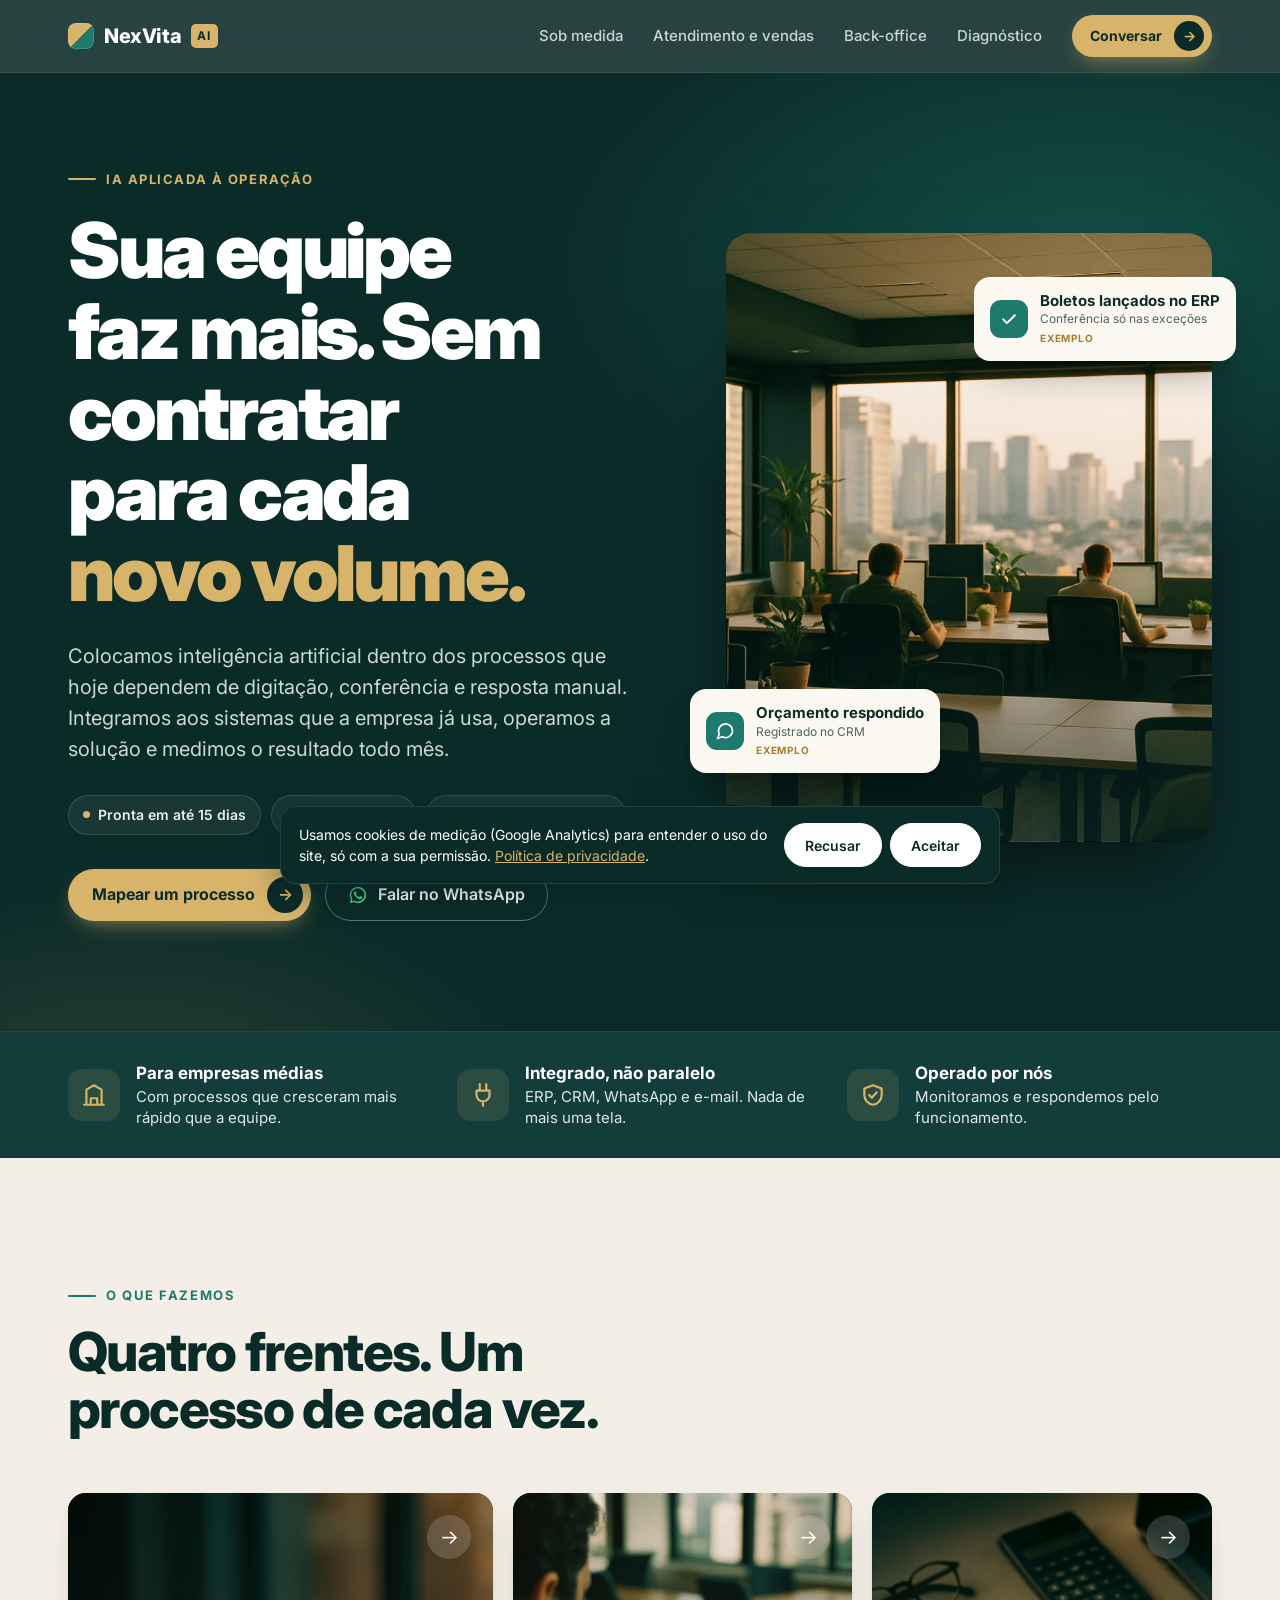
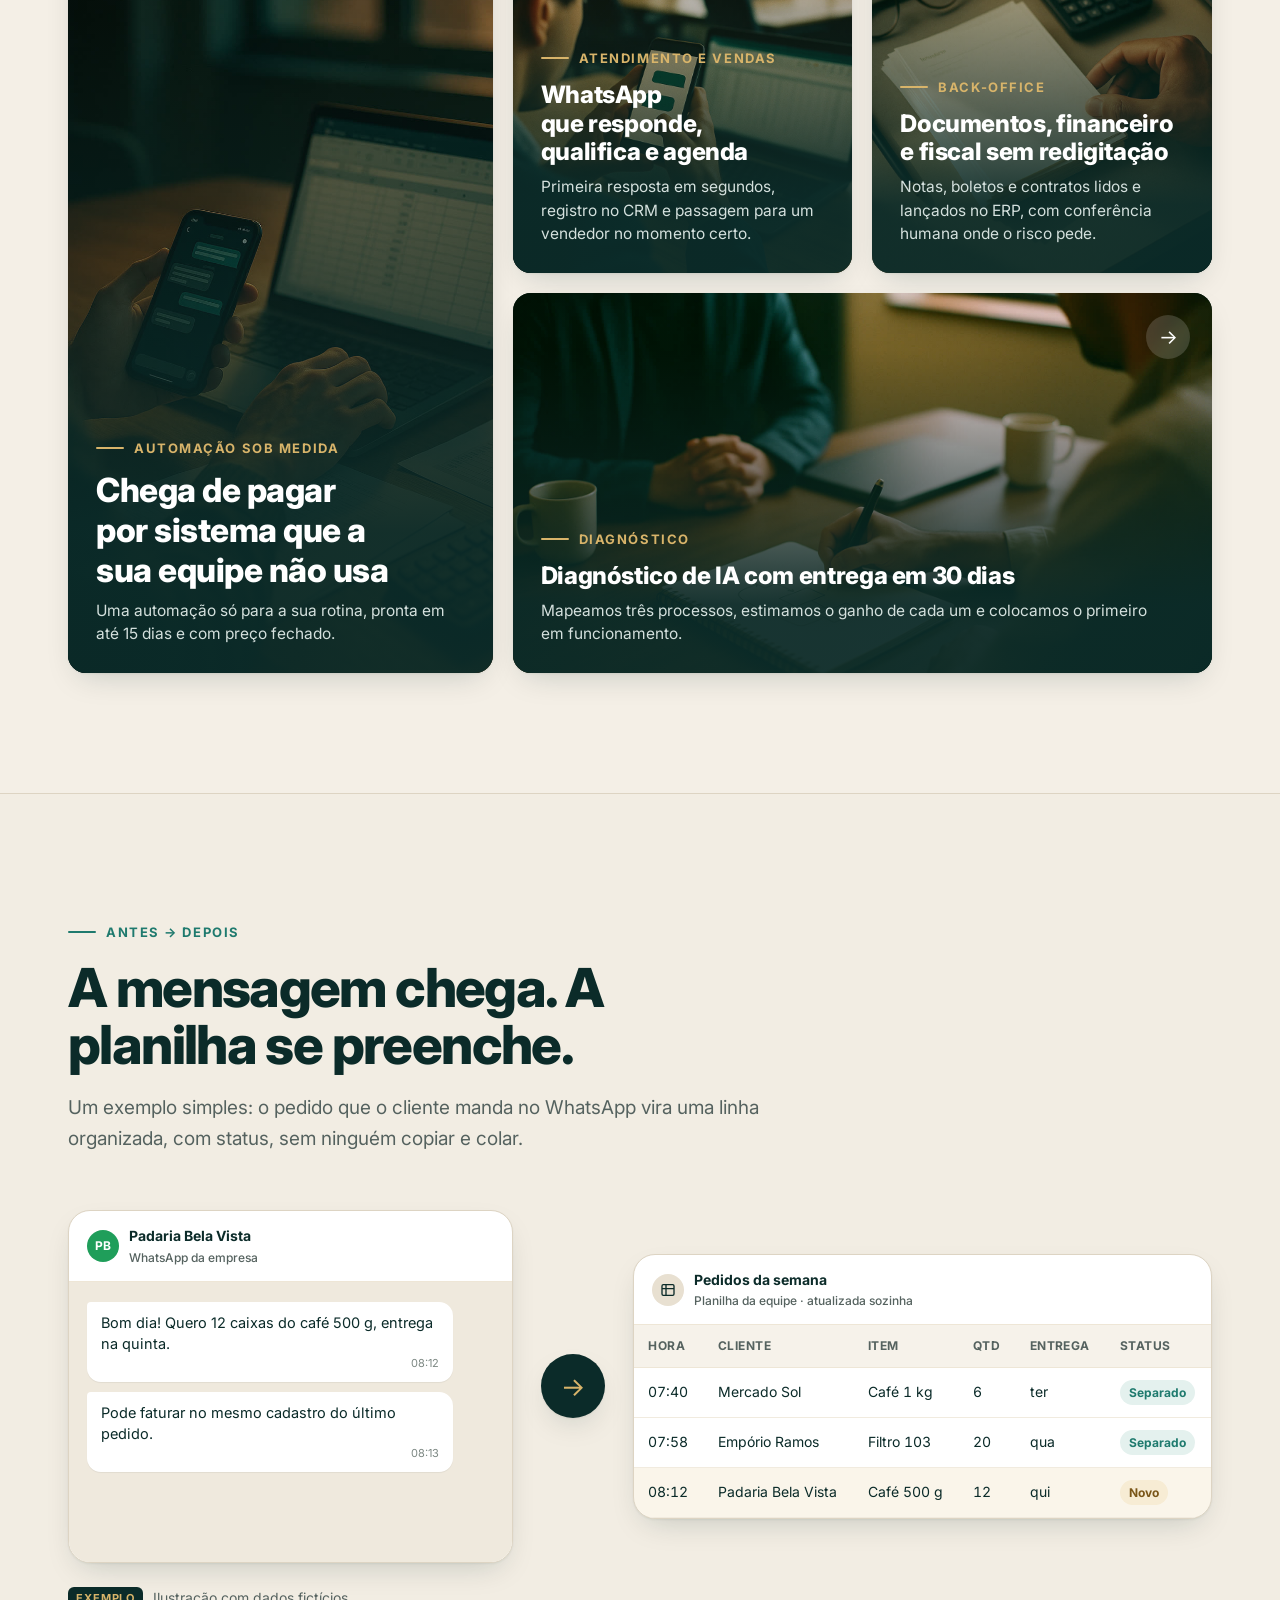
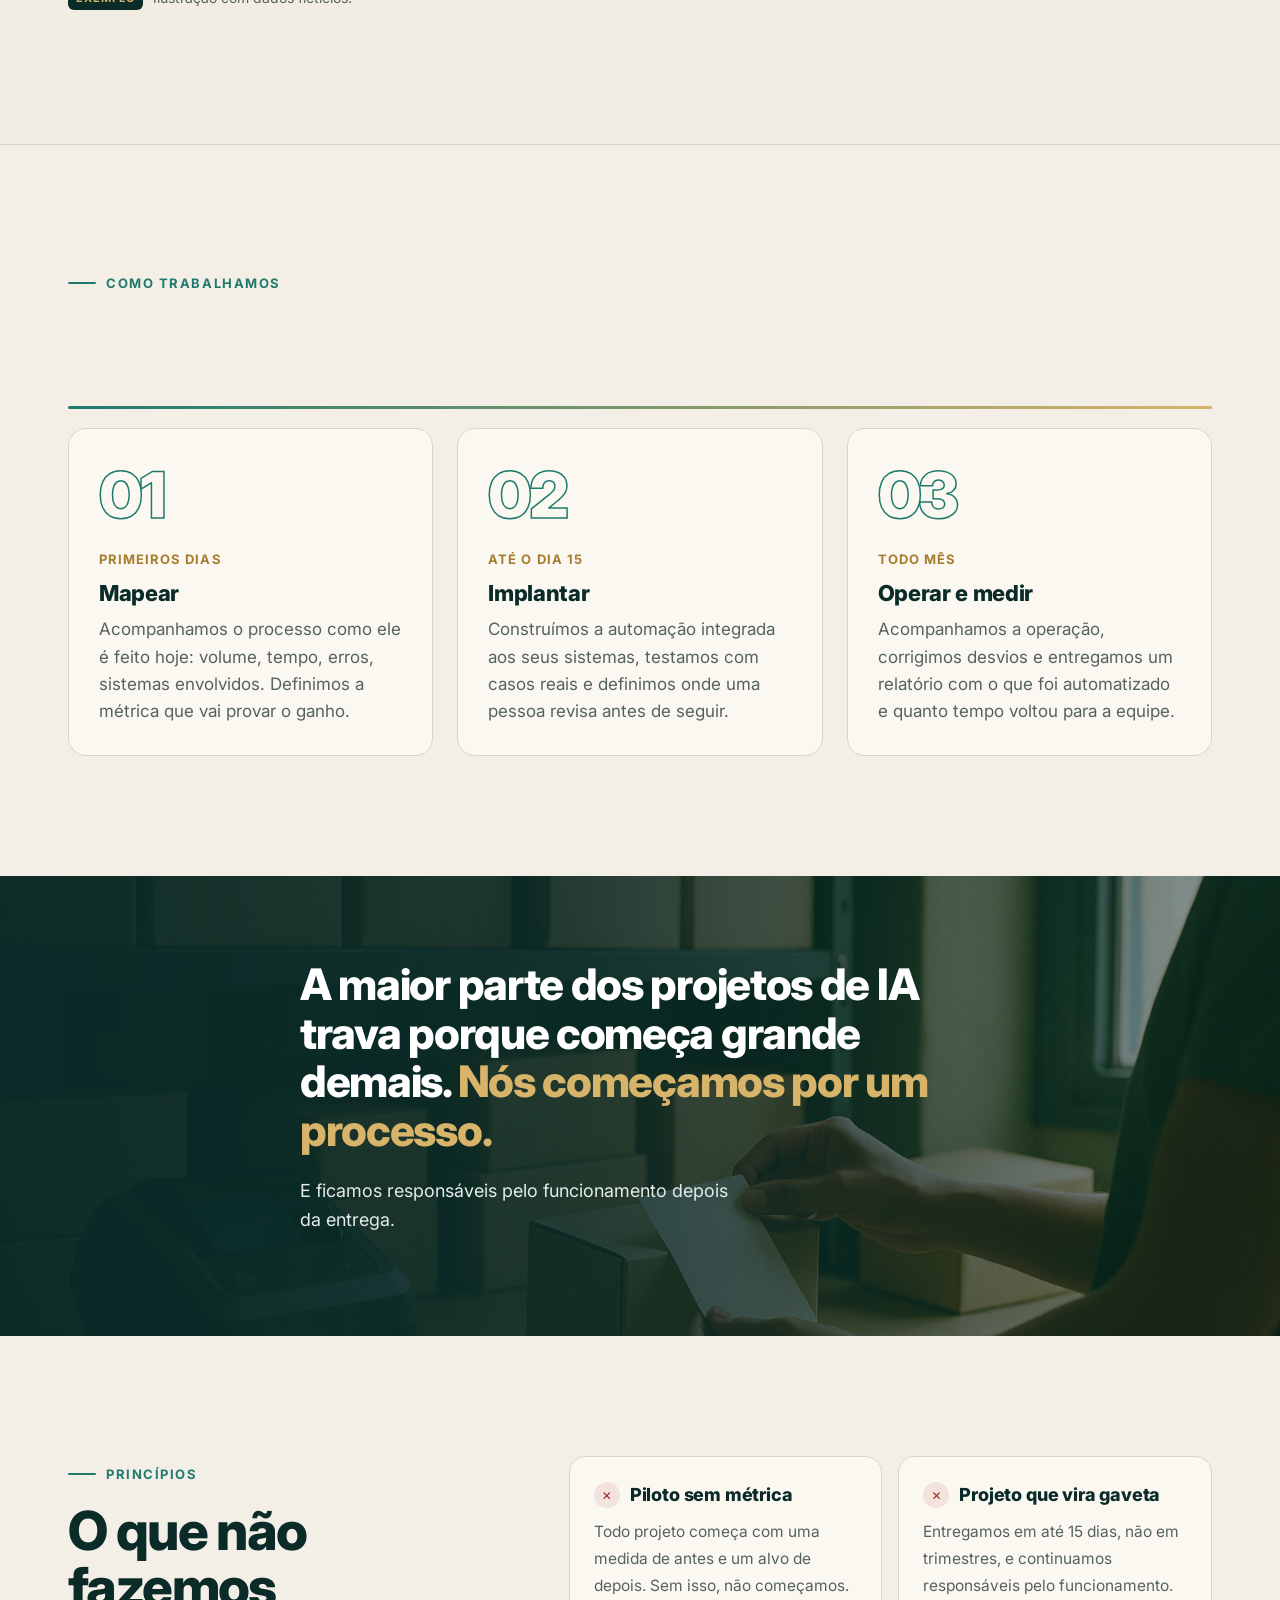
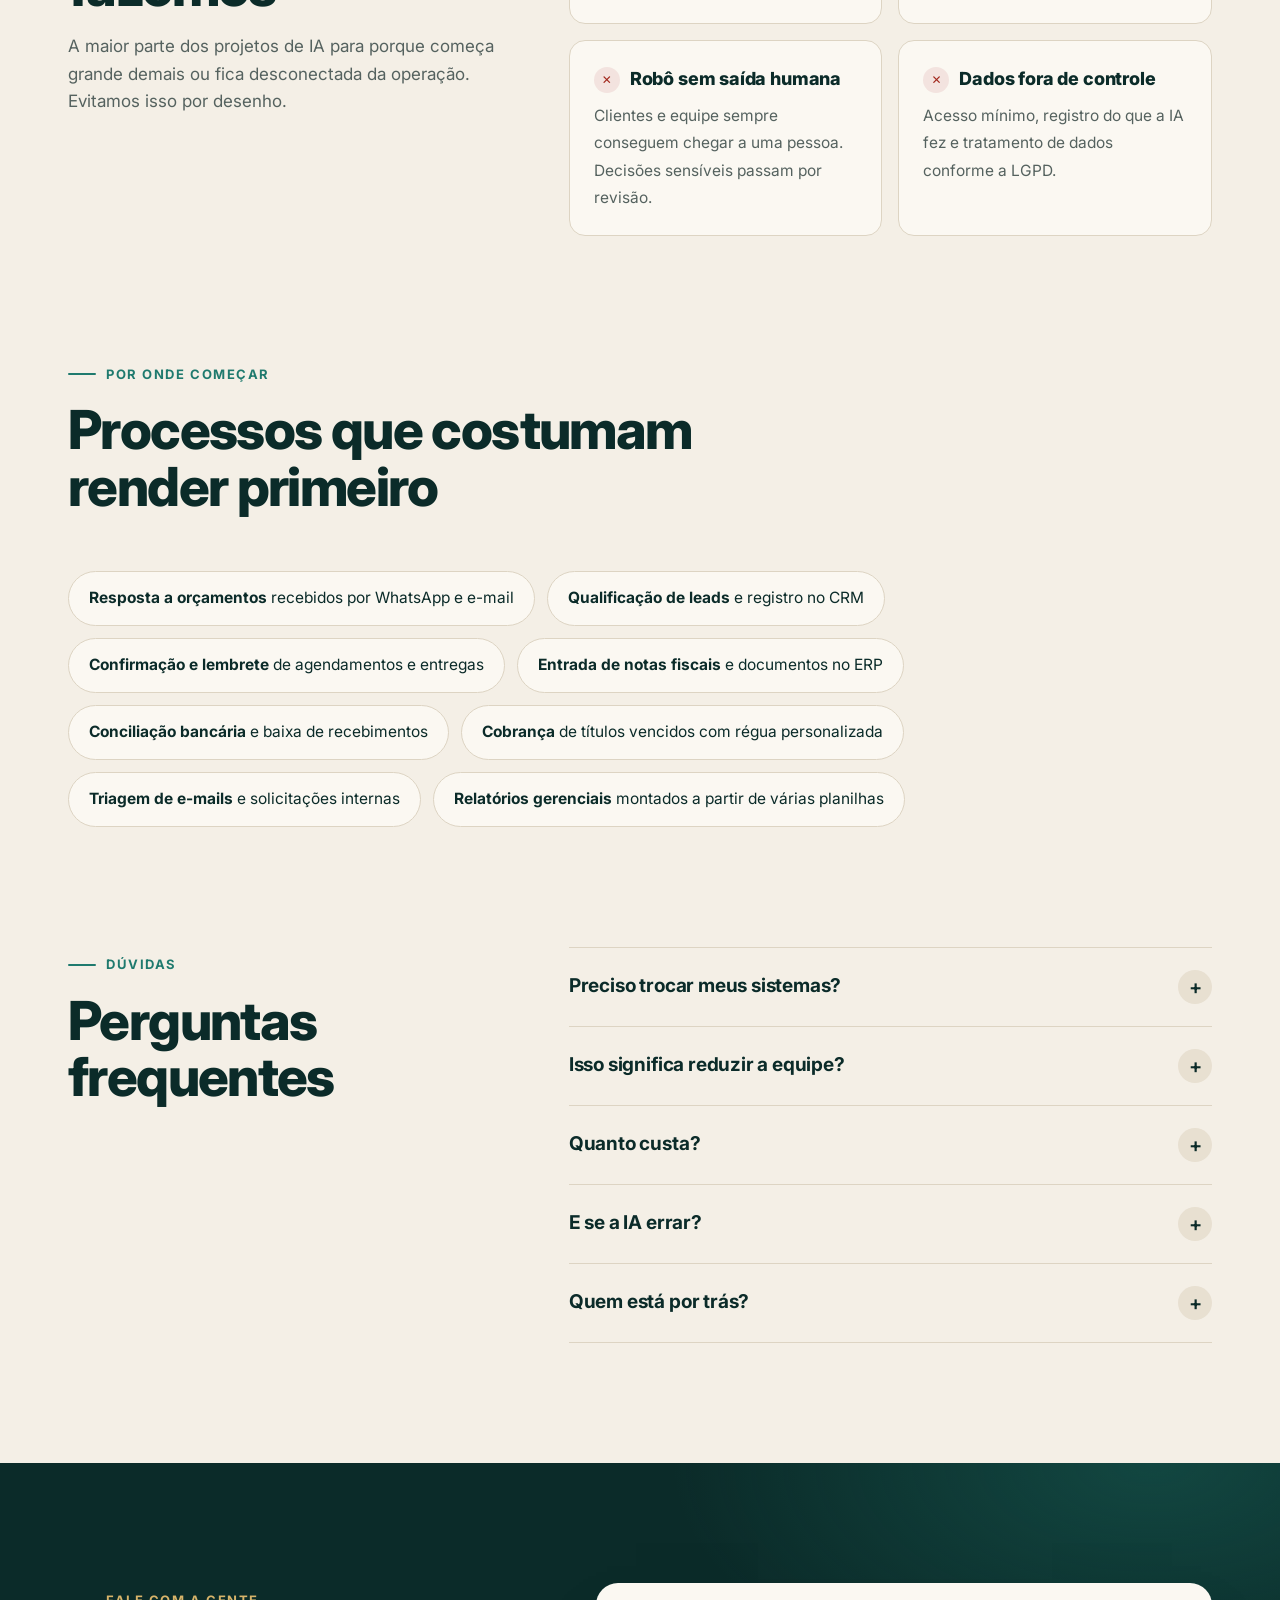
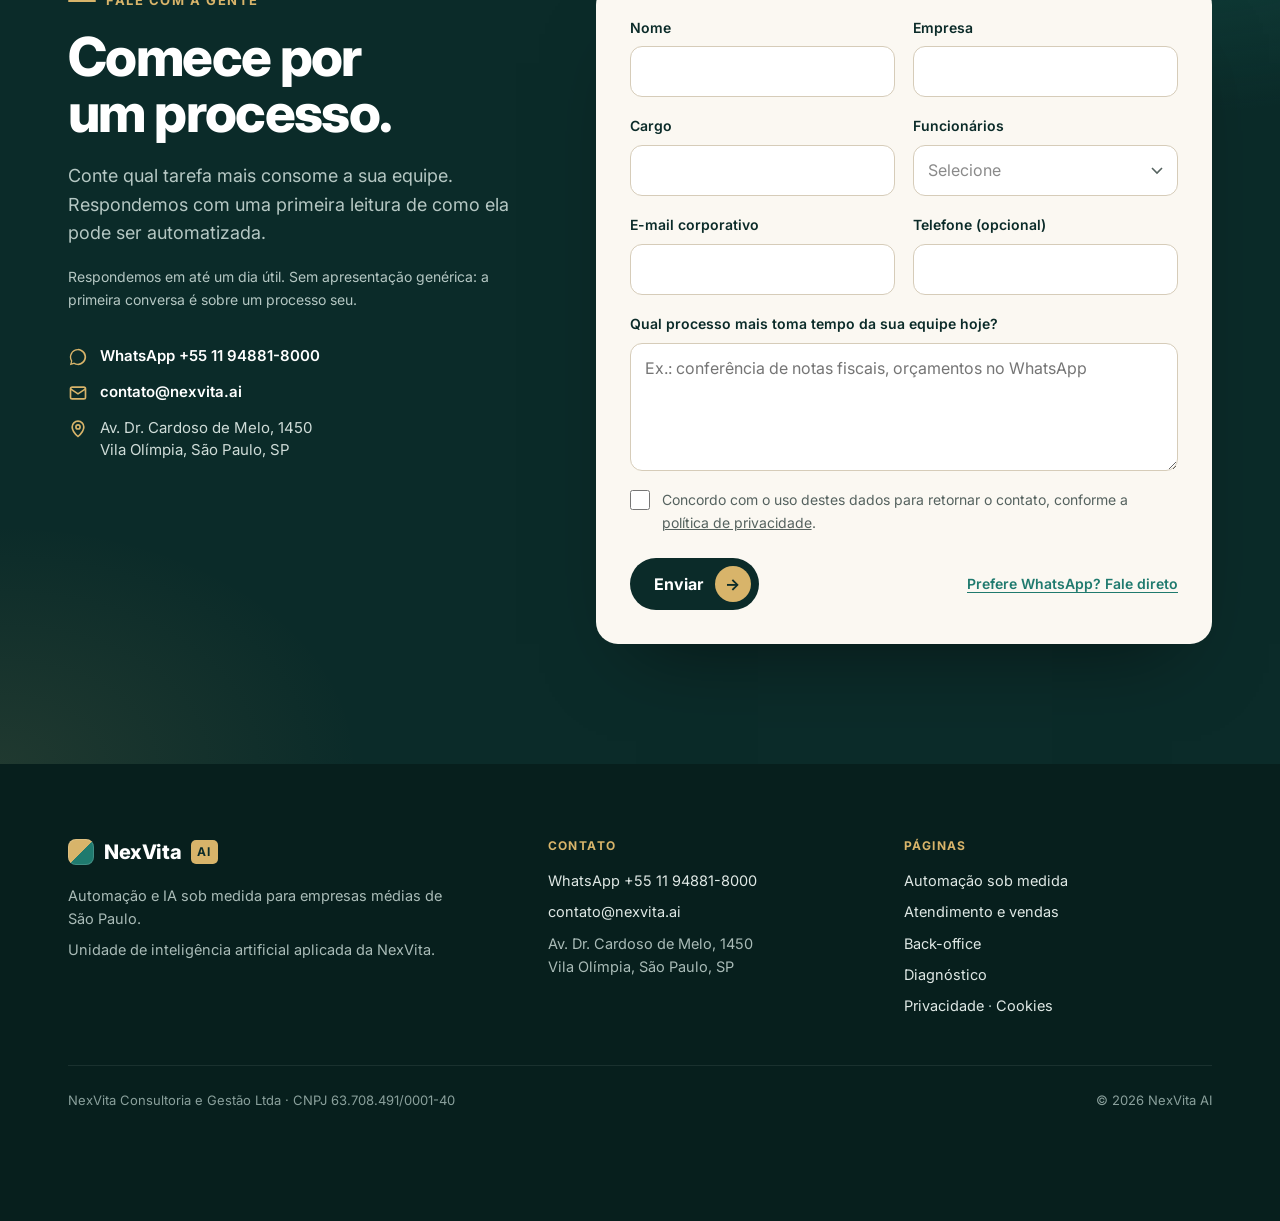
==== commit a468a5ce: "home: prazo alinhado a 15 dias e preço fechado" ====
--- a/index.html
+++ b/index.html
@@ -111,8 +111,8 @@
  </div>
  <div class="passos">
   <span class="linha-passos" aria-hidden="true"></span>
-  <div class="passo rv"><span class="num">01</span><div class="quando">Semanas 1 e 2</div><h3>Mapear</h3><p>Acompanhamos o processo como ele é feito hoje: volume, tempo, erros, sistemas envolvidos. Definimos a métrica que vai provar o ganho.</p></div>
-  <div class="passo rv d1"><span class="num">02</span><div class="quando">Semanas 3 e 4</div><h3>Implantar</h3><p>Construímos a automação integrada aos seus sistemas, testamos com casos reais e definimos onde uma pessoa revisa antes de seguir.</p></div>
+  <div class="passo rv"><span class="num">01</span><div class="quando">Primeiros dias</div><h3>Mapear</h3><p>Acompanhamos o processo como ele é feito hoje: volume, tempo, erros, sistemas envolvidos. Definimos a métrica que vai provar o ganho.</p></div>
+  <div class="passo rv d1"><span class="num">02</span><div class="quando">Até o dia 15</div><h3>Implantar</h3><p>Construímos a automação integrada aos seus sistemas, testamos com casos reais e definimos onde uma pessoa revisa antes de seguir.</p></div>
   <div class="passo rv d2"><span class="num">03</span><div class="quando">Todo mês</div><h3>Operar e medir</h3><p>Acompanhamos a operação, corrigimos desvios e entregamos um relatório com o que foi automatizado e quanto tempo voltou para a equipe.</p></div>
  </div>
 </div></section>
@@ -129,7 +129,7 @@
  <div><div class="eyebrow rv">Princípios</div><h2 class="rv d1">O que não fazemos</h2><p class="muted rv d2" style="margin-top:18px">A maior parte dos projetos de IA para porque começa grande demais ou fica desconectada da operação. Evitamos isso por desenho.</p></div>
  <ul class="principios">
   <li class="rv"><strong>Piloto sem métrica</strong><span>Todo projeto começa com uma medida de antes e um alvo de depois. Sem isso, não começamos.</span></li>
-  <li class="rv d1"><strong>Projeto que vira gaveta</strong><span>Entregamos em semanas, não em trimestres, e continuamos responsáveis pelo funcionamento.</span></li>
+  <li class="rv d1"><strong>Projeto que vira gaveta</strong><span>Entregamos em até 15 dias, não em trimestres, e continuamos responsáveis pelo funcionamento.</span></li>
   <li class="rv d2"><strong>Robô sem saída humana</strong><span>Clientes e equipe sempre conseguem chegar a uma pessoa. Decisões sensíveis passam por revisão.</span></li>
   <li class="rv d3"><strong>Dados fora de controle</strong><span>Acesso mínimo, registro do que a IA fez e tratamento de dados conforme a LGPD.</span></li>
  </ul>
@@ -157,7 +157,7 @@
  <div class="rv d1">
   <details><summary>Preciso trocar meus sistemas?</summary><p>Não. Trabalhamos sobre o ERP, o CRM e os canais que a empresa já usa. Quando um sistema não oferece integração, avaliamos alternativas antes de propor qualquer mudança.</p></details>
   <details><summary>Isso significa reduzir a equipe?</summary><p>Significa que a equipe deixa de gastar horas com tarefas repetitivas, e pode usar o ganho para absorver crescimento sem novas contratações e para se dedicar a atividades de mais valor.</p></details>
-  <details><summary>Quanto custa?</summary><p>Há uma implantação por processo e uma mensalidade de operação. O valor depende do volume e das integrações; apresentamos depois do diagnóstico, com a estimativa de retorno ao lado.</p></details>
+  <details><summary>Quanto custa?</summary><p>Há uma implantação por processo e uma mensalidade de operação. O valor depende do volume e das integrações; fechamos o preço depois de uma conversa de diagnóstico, com a estimativa de retorno ao lado, e ele não muda durante a implantação.</p></details>
   <details><summary>E se a IA errar?</summary><p>Cada processo tem limites definidos, revisão humana nos pontos de risco e registro do que foi feito. Erros são medidos e corrigidos dentro da operação mensal.</p></details>
   <details><summary>Quem está por trás?</summary><p>A NexVita AI é a unidade de inteligência artificial aplicada da NexVita, empresa de gestão e operação. Nasceu da automação da nossa própria rotina comercial e administrativa.</p></details>
  </div>
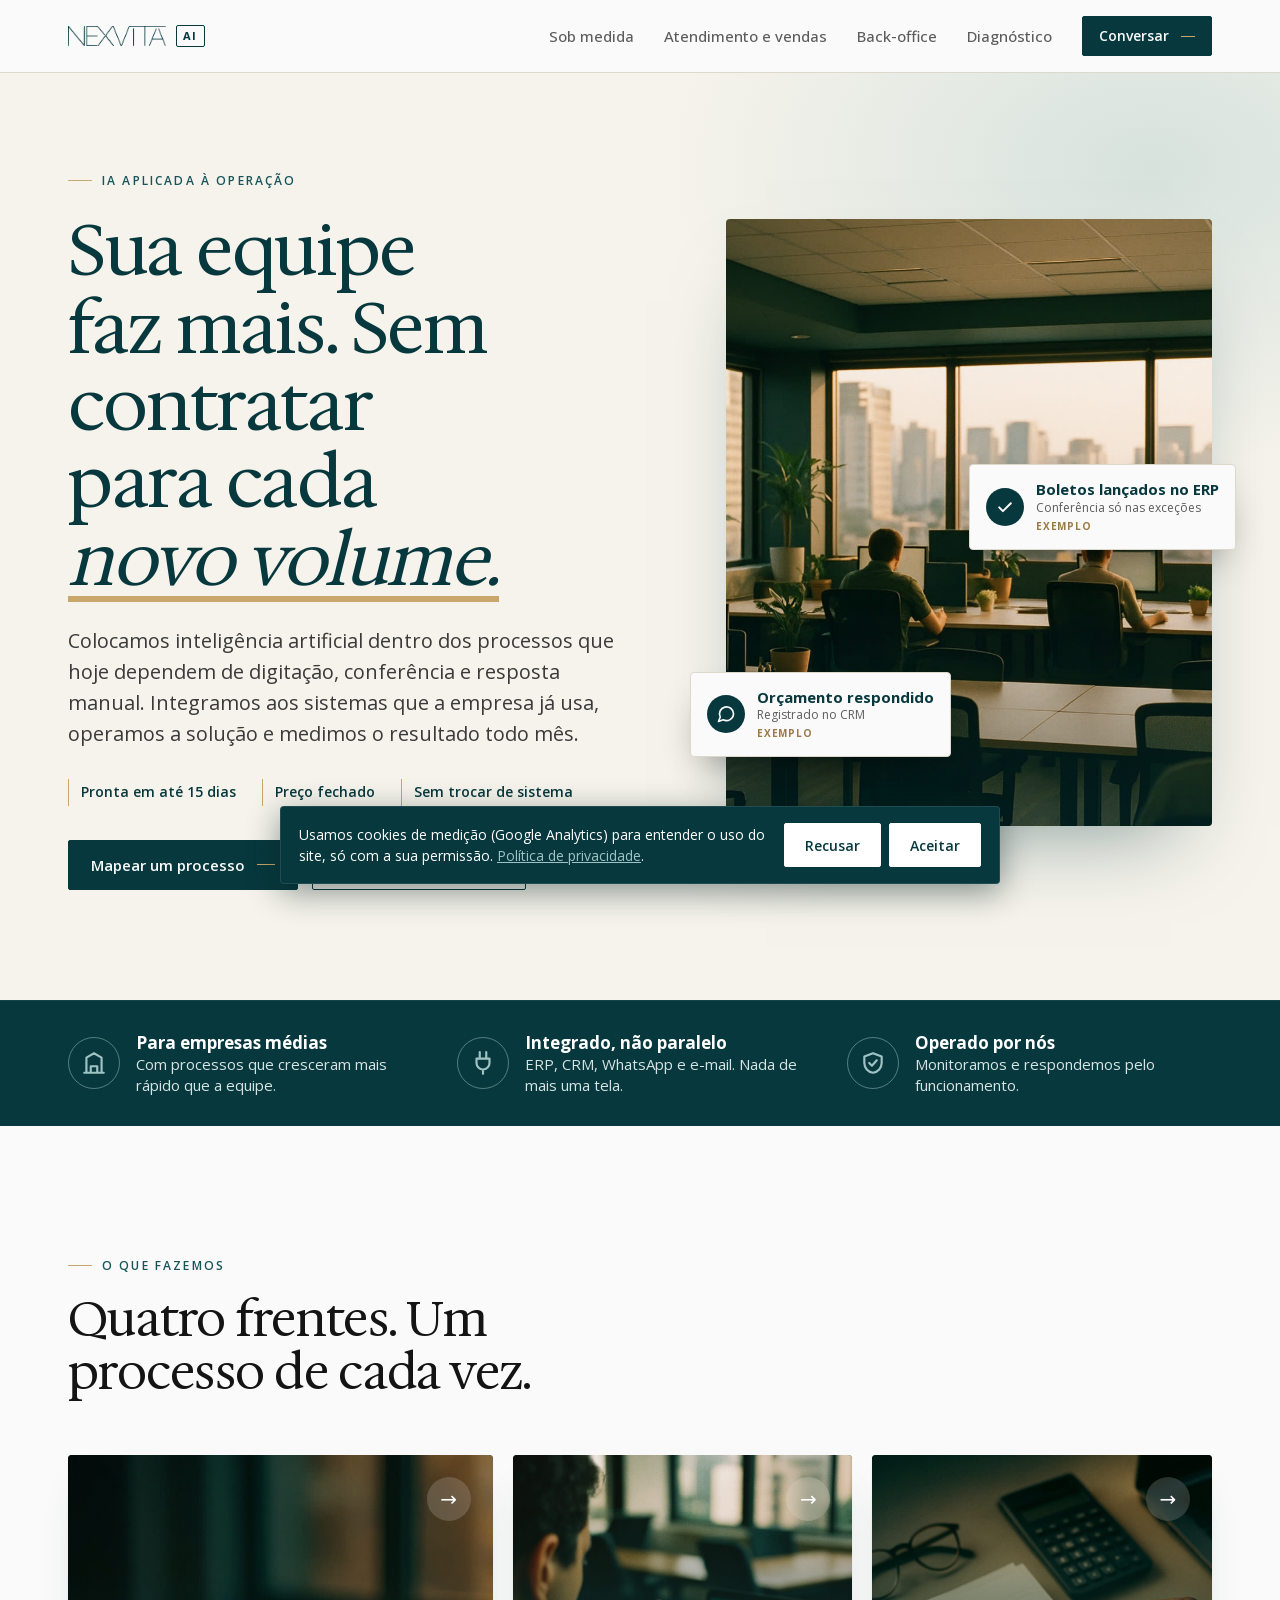
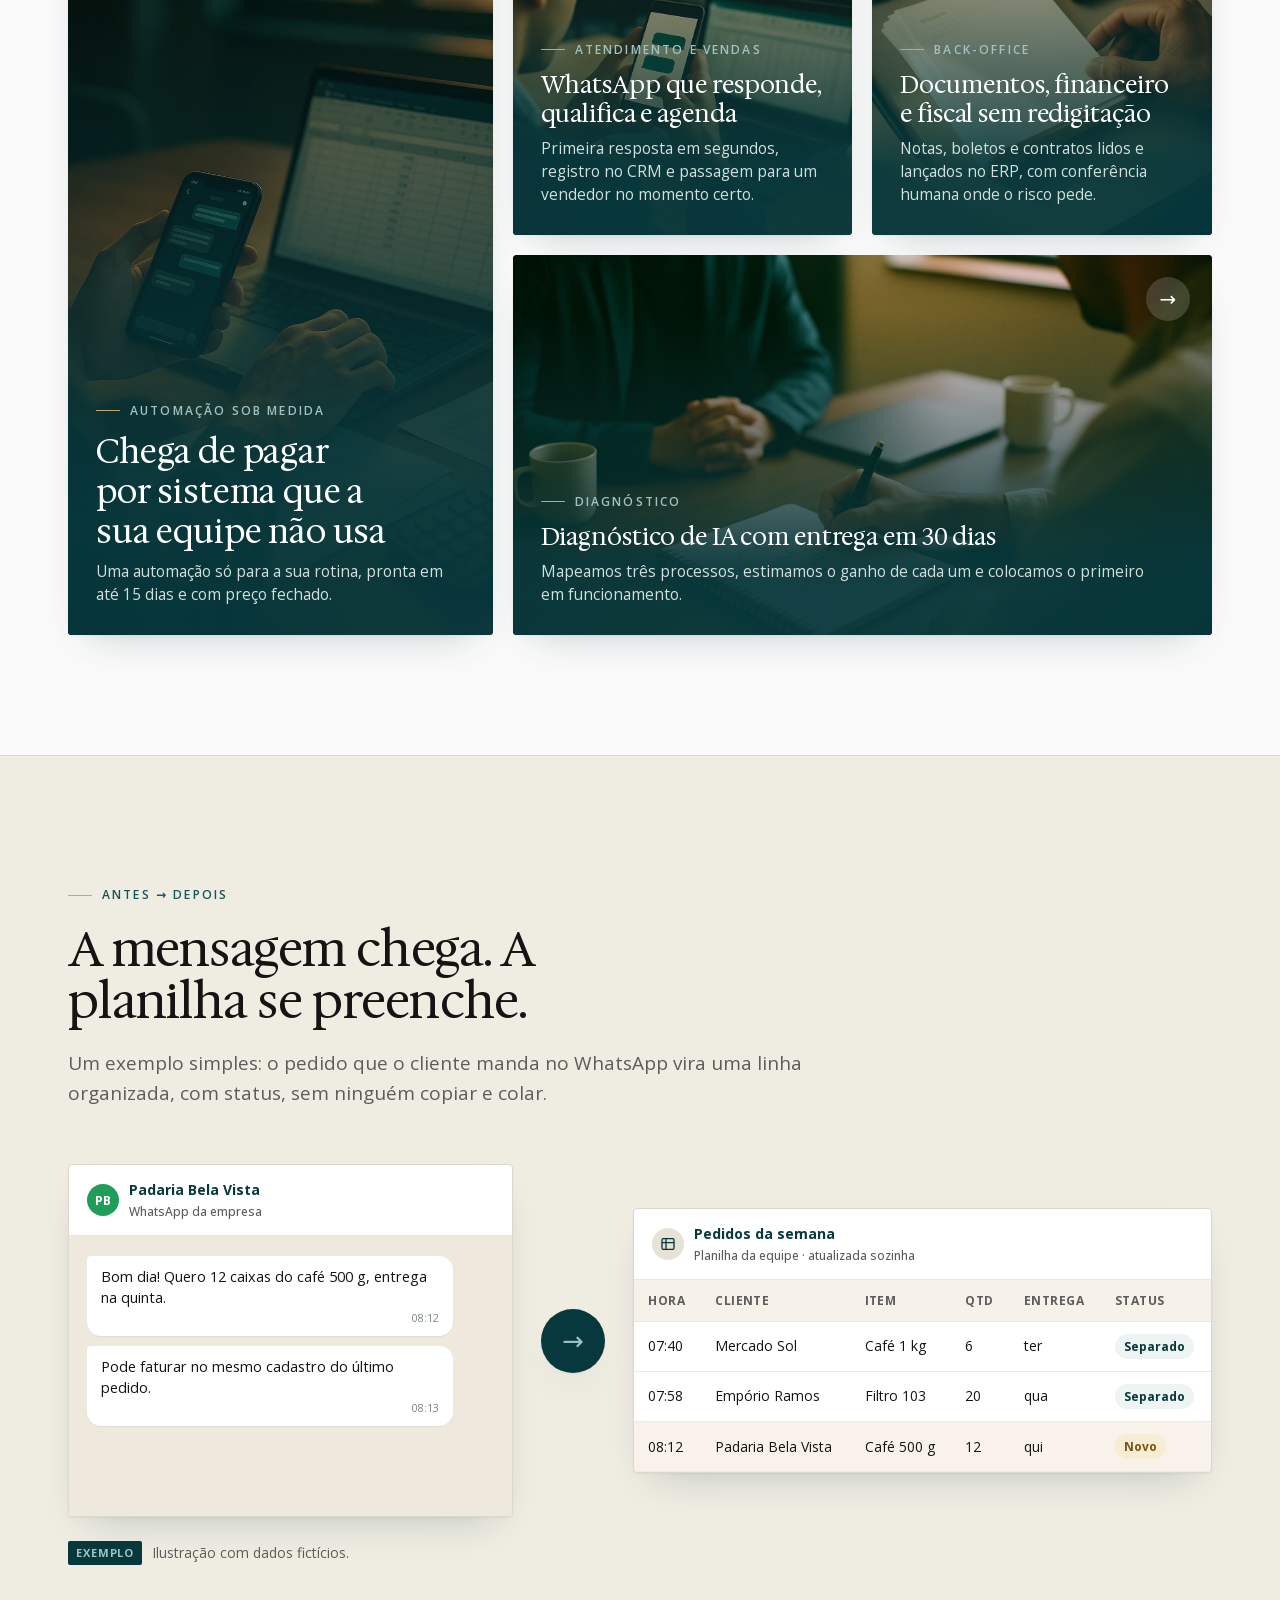
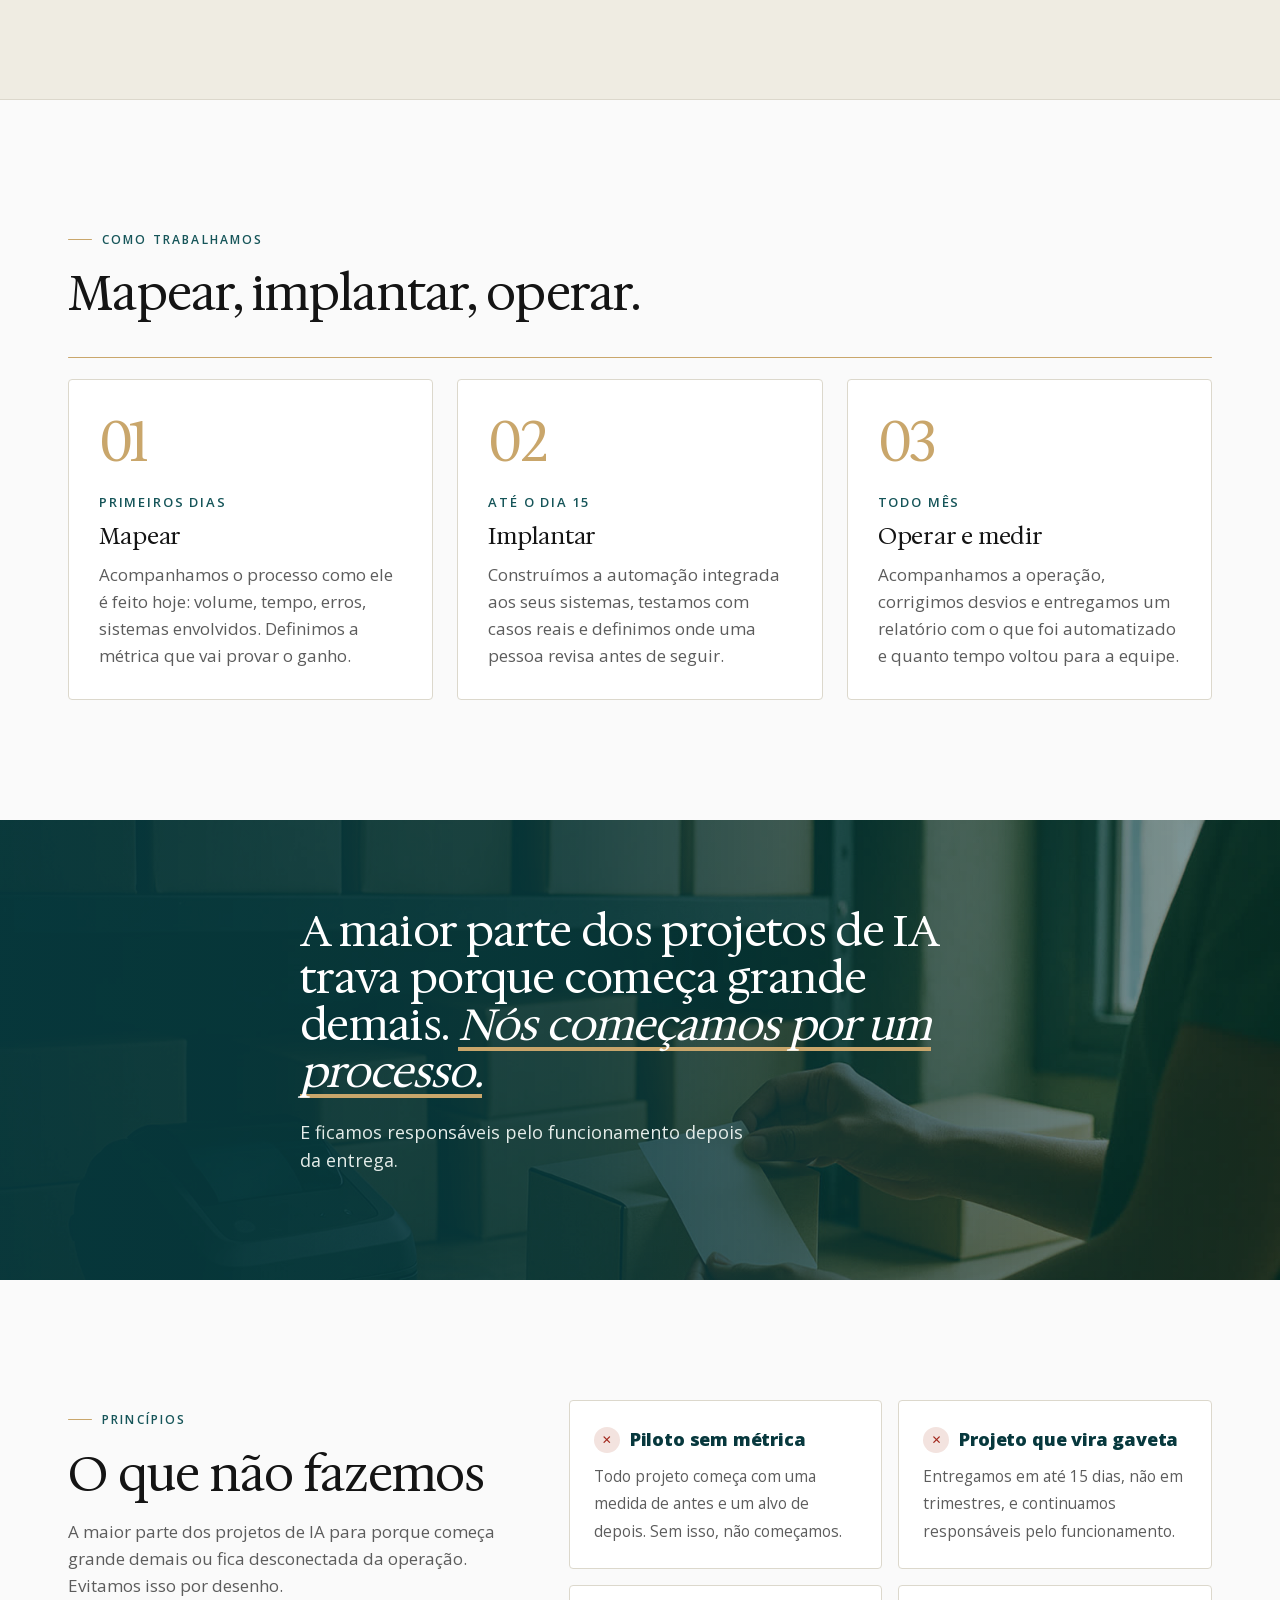
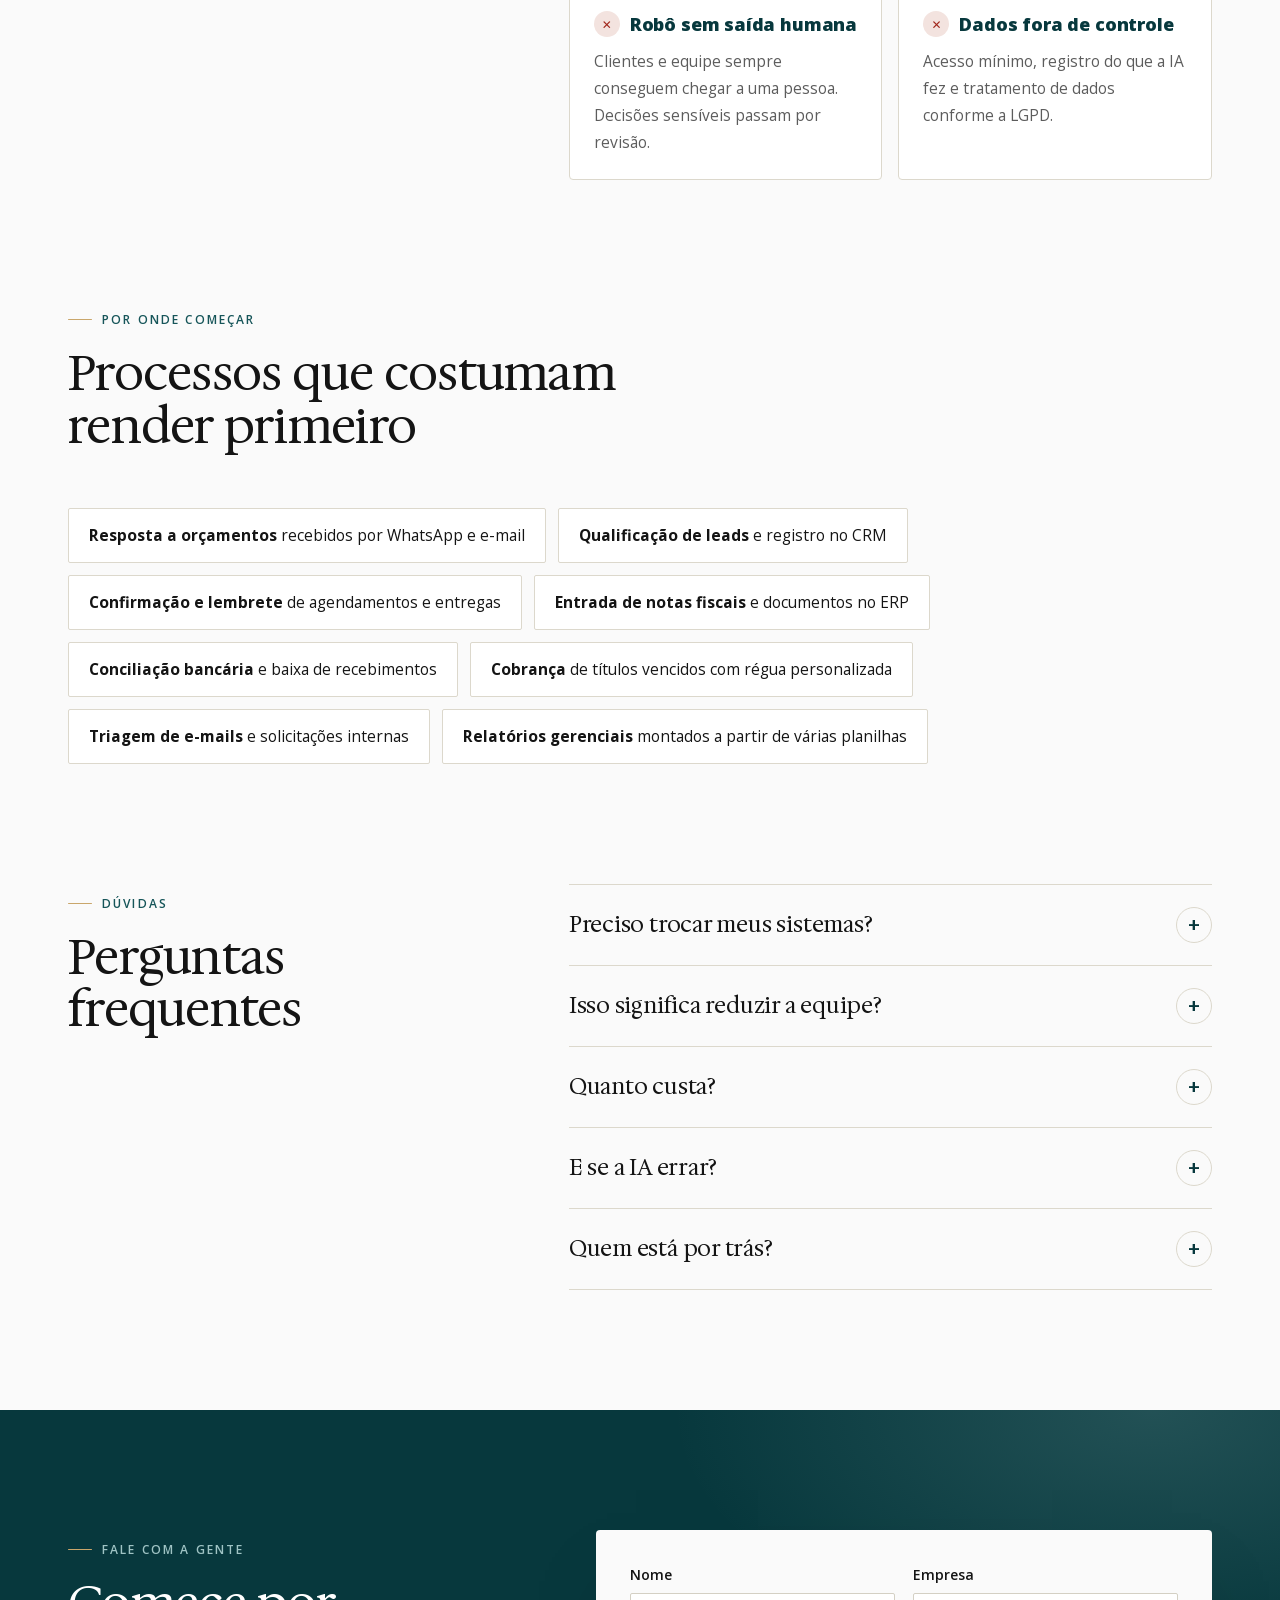
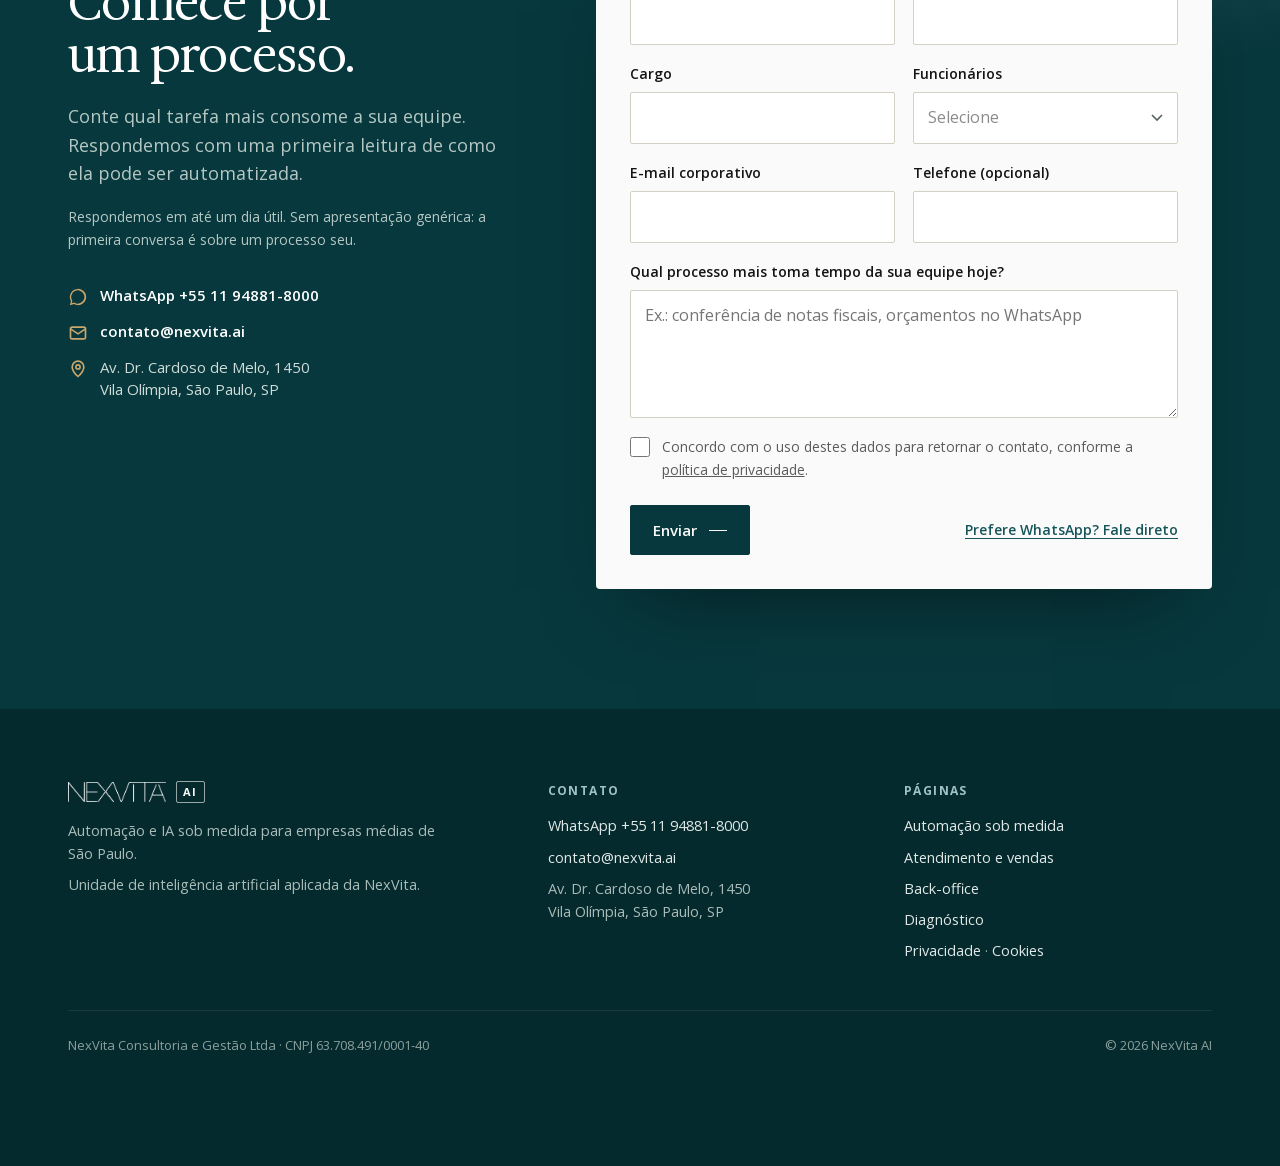
==== commit e107d940: "v3: identidade NexVita (Hedvig/Open Sans, wordmark, petróleo/papel/água), topo claro" ====
--- a/index.html
+++ b/index.html
@@ -16,16 +16,13 @@
 <meta property="og:image" content="https://nexvita.ai/assets/img/escritorio_sp.jpg">
 <meta name="theme-color" content="#0B2B29">
 <link rel="icon" href="assets/favicon.svg" type="image/svg+xml">
-<link rel="preconnect" href="https://fonts.googleapis.com">
-<link rel="preconnect" href="https://fonts.gstatic.com" crossorigin>
-<link rel="stylesheet" href="https://fonts.googleapis.com/css2?family=Inter:wght@400;500;600;700;800;900&display=swap">
 <link rel="preload" href="assets/img/escritorio_sp.jpg" as="image">
-<link rel="stylesheet" href="assets/site.css?v=20261014">
+<link rel="stylesheet" href="assets/site.css?v=20261014c">
 <!-- MEDICAO: GA4 (G-KE4MM800WH) só carrega após consentimento, via assets/consent.js. Meta Pixel: não instalado. -->
 </head>
 <body>
 <header class="top"><div class="wrap">
-  <a class="marca" href="./" aria-label="NexVita AI, início">NexVita <b>AI</b></a>
+  <a class="marca" href="./" aria-label="NexVita AI, início"><img src="assets/img/marca-petroleo.png" width="973" height="199" alt="NexVita"><b>AI</b></a>
   <nav class="nav" aria-label="Principal">
     <a href="sob-medida/">Sob medida</a>
     <a href="whatsapp/">Atendimento e vendas</a>
@@ -195,7 +192,7 @@
 </section>
 </main>
 <footer><div class="wrap">
- <div><a class="marca" href="./" aria-label="NexVita AI, início">NexVita <b>AI</b></a><p>Automação e IA sob medida para empresas médias de São Paulo.</p><p>Unidade de inteligência artificial aplicada da NexVita.</p></div>
+ <div><a class="marca" href="./" aria-label="NexVita AI, início"><img src="assets/img/marca-papel.png" width="973" height="199" alt="NexVita"><b>AI</b></a><p>Automação e IA sob medida para empresas médias de São Paulo.</p><p>Unidade de inteligência artificial aplicada da NexVita.</p></div>
  <div><h4>Contato</h4><ul>
   <li><a data-wa="rodape" href="https://wa.me/5511948818000?text=Ol%C3%A1%2C%20vim%20pelo%20site%20da%20NexVita%20AI%20(inicio)%20e%20quero%20conversar%20sobre%20um%20processo%20da%20minha%20empresa." target="_blank" rel="noopener">WhatsApp +55 11 94881-8000</a></li>
   <li><a href="mailto:contato@nexvita.ai">contato@nexvita.ai</a></li>
--- a/assets/site.css
+++ b/assets/site.css
@@ -1,24 +1,30 @@
-/* NexVita AI — redesign v2 (Inter, petróleo + bege + dourado) */
+/* NexVita AI — v3 alinhada à marca NexVita (Hedvig + Open Sans, petróleo, papel, água) */
+@font-face{font-family:"Hedvig";src:url("HedvigLettersSerif.woff2") format("woff2");font-weight:400;font-display:swap}
+@font-face{font-family:"Open Sans";src:url("OpenSans.woff2") format("woff2");font-weight:300 800;font-display:swap}
 :root{
-  --petroleo:#0B2B29;
-  --petroleo-2:#123d3a;
-  --petroleo-3:#1a4a46;
-  --verde:#1F7A6E;
-  --dourado:#D8B46A;
-  --dourado-2:#a67c2e;
-  --bege:#F4EFE6;
-  --bege-2:#F2EDE3;
-  --bege-3:#e8e0d1;
-  --papel:#FBF8F2;
-  --tinta:#0B2B29;
-  --cinza:#55625f;
-  --linha:#ddd4c3;
-  --brilho:#D8B46A;
-  --sans:"Inter",system-ui,-apple-system,"Segoe UI",Roboto,sans-serif;
+  --petroleo:#07383d;
+  --petroleo-2:#0d4a4f;
+  --petroleo-3:#165559;
+  --verde:#165559;
+  --dourado:#c9a66b;
+  --dourado-2:#9a7a45;
+  --agua:#9fc3c4;
+  --agua-2:#c4d6d7;
+  --nevoa:#eef3f3;
+  --bege:#f5f3eb;
+  --bege-2:#efece2;
+  --bege-3:#e6e2d6;
+  --papel:#fafafa;
+  --tinta:#141414;
+  --cinza:#5c5c5c;
+  --linha:#dcd8cc;
+  --brilho:#9fc3c4;
+  --serif:"Hedvig",Georgia,"Times New Roman",serif;
+  --sans:"Open Sans",system-ui,-apple-system,"Segoe UI",Roboto,sans-serif;
   --w:1200px;
-  --raio:18px;
-  --sombra:0 1px 2px rgba(11,43,41,.06),0 12px 32px -12px rgba(11,43,41,.22);
-  --ease:cubic-bezier(.2,.7,.2,1);
+  --raio:4px;
+  --sombra:0 1px 2px rgba(7,56,61,.05),0 18px 40px -22px rgba(7,56,61,.28);
+  --ease:cubic-bezier(.2,.7,.1,1);
 }
 *{box-sizing:border-box}
 html{-webkit-text-size-adjust:100%;scroll-behavior:smooth}
@@ -44,7 +50,7 @@
 @media (max-width:820px){.secao{padding:76px 0}.secao-topo{margin-bottom:36px}}
 
 /* topo */
-.top{position:sticky;top:0;z-index:30;background:rgba(11,43,41,.88);backdrop-filter:saturate(1.3) blur(14px);-webkit-backdrop-filter:saturate(1.3) blur(14px);border-bottom:1px solid rgba(255,255,255,.08);color:var(--bege)}
+.top{position:sticky;top:0;z-index:30;background:rgba(7,56,61,.88);backdrop-filter:saturate(1.3) blur(14px);-webkit-backdrop-filter:saturate(1.3) blur(14px);border-bottom:1px solid rgba(255,255,255,.08);color:var(--bege)}
 .top .wrap{display:flex;align-items:center;justify-content:space-between;height:72px;gap:24px}
 .marca{display:flex;align-items:center;gap:10px;text-decoration:none;font-weight:800;font-size:20px;letter-spacing:-.02em;color:#fff}
 .marca::before{content:"";width:26px;height:26px;border-radius:8px;background:linear-gradient(135deg,var(--dourado) 0 50%,var(--verde) 50% 100%);box-shadow:inset 0 0 0 1px rgba(255,255,255,.15)}
@@ -57,7 +63,7 @@
 @media (max-width:960px){.nav a:not(.btn){display:none}}
 
 /* botões */
-.btn{display:inline-flex;align-items:center;gap:12px;min-height:52px;padding:0 8px 0 24px;border-radius:999px;background:var(--dourado);color:var(--petroleo)!important;text-decoration:none;font-weight:700;font-size:16px;border:0;cursor:pointer;font-family:var(--sans);transition:transform .25s var(--ease),box-shadow .25s,background .2s;box-shadow:0 8px 24px -10px rgba(216,180,106,.8)}
+.btn{display:inline-flex;align-items:center;gap:12px;min-height:52px;padding:0 8px 0 24px;border-radius:999px;background:var(--dourado);color:var(--petroleo)!important;text-decoration:none;font-weight:700;font-size:16px;border:0;cursor:pointer;font-family:var(--sans);transition:transform .25s var(--ease),box-shadow .25s,background .2s;box-shadow:0 8px 24px -10px rgba(201,166,107,.8)}
 .btn::after{content:"→";display:grid;place-items:center;width:36px;height:36px;border-radius:50%;background:var(--petroleo);color:var(--dourado);font-weight:700;transition:transform .25s var(--ease)}
 .btn:hover{background:#e3c37f;transform:translateY(-2px)}
 .btn:hover::after{transform:translateX(3px)}
@@ -67,13 +73,13 @@
 .btn-wa:hover{background:rgba(255,255,255,.08);border-color:#fff;transform:translateY(-2px)}
 .btn-wa.no-claro{color:var(--petroleo);border-color:var(--petroleo)}
 .btn-wa.no-claro svg{color:#1f9e5a}
-.btn-wa.no-claro:hover{background:rgba(11,43,41,.06)}
+.btn-wa.no-claro:hover{background:rgba(7,56,61,.06)}
 .link{color:var(--verde);font-weight:700;text-decoration:none;border-bottom:2px solid currentColor;padding-bottom:2px}
 .acoes{display:flex;gap:14px;align-items:center;flex-wrap:wrap}
 
 /* hero */
 .hero{position:relative;background:var(--petroleo);color:var(--bege);overflow:hidden;isolation:isolate}
-.hero::before{content:"";position:absolute;inset:0;z-index:-1;background:radial-gradient(900px 500px at 85% 20%,rgba(31,122,110,.45),transparent 60%),radial-gradient(700px 400px at 10% 110%,rgba(216,180,106,.16),transparent 60%)}
+.hero::before{content:"";position:absolute;inset:0;z-index:-1;background:radial-gradient(900px 500px at 85% 20%,rgba(159,195,196,.45),transparent 60%),radial-gradient(700px 400px at 10% 110%,rgba(201,166,107,.16),transparent 60%)}
 .hero .wrap{display:grid;grid-template-columns:1.1fr .9fr;gap:64px;align-items:center;padding-top:88px;padding-bottom:110px}
 .hero h1{color:#fff;margin:22px 0 0}
 .hero h1 em{font-style:normal;color:var(--dourado)}
@@ -85,7 +91,7 @@
 .hero-foto .moldura{position:absolute;inset:0;border-radius:24px;overflow:hidden;box-shadow:0 40px 80px -30px rgba(0,0,0,.6)}
 .hero-foto img{width:100%;height:100%;object-fit:cover;transform:scale(1.1);transition:transform 1.8s var(--ease);will-change:transform}
 .hero-foto.ativo img{transform:scale(1.02)}
-.hero-foto .moldura::after{content:"";position:absolute;inset:0;background:linear-gradient(180deg,transparent 55%,rgba(11,43,41,.55))}
+.hero-foto .moldura::after{content:"";position:absolute;inset:0;background:linear-gradient(180deg,transparent 55%,rgba(7,56,61,.55))}
 .flutua{position:absolute;z-index:2;background:var(--papel);color:var(--petroleo);border-radius:16px;padding:14px 16px;box-shadow:0 20px 40px -16px rgba(0,0,0,.45);display:flex;gap:12px;align-items:center;font-size:14px;line-height:1.35;max-width:280px;animation:flutuar 6s ease-in-out infinite}
 .flutua b{display:block;font-size:15px}
 .flutua small{display:block;color:var(--cinza);font-size:12px}
@@ -106,14 +112,14 @@
 .faixa .wrap{display:grid;grid-template-columns:repeat(3,1fr);gap:24px;padding-top:30px;padding-bottom:30px}
 .faixa .item{display:flex;gap:16px;align-items:center;font-size:15px;line-height:1.4}
 .faixa strong{display:block;color:#fff;font-size:17px}
-.faixa .num{flex:none;display:grid;place-items:center;width:52px;height:52px;border-radius:14px;background:rgba(216,180,106,.12);color:var(--dourado)}
+.faixa .num{flex:none;display:grid;place-items:center;width:52px;height:52px;border-radius:14px;background:rgba(201,166,107,.12);color:var(--dourado)}
 @media (max-width:820px){.faixa .wrap{grid-template-columns:1fr;gap:18px}}
 
 /* dores com imagem */
 .dores{display:grid;grid-template-columns:repeat(4,1fr);gap:20px}
 .dor{position:relative;border-radius:var(--raio);overflow:hidden;min-height:420px;color:#fff;display:flex;flex-direction:column;justify-content:flex-end;padding:24px;background:var(--petroleo);isolation:isolate;box-shadow:var(--sombra)}
 .dor img{position:absolute;inset:0;width:100%;height:100%;object-fit:cover;z-index:-2;transition:transform .9s var(--ease)}
-.dor::before{content:"";position:absolute;inset:0;z-index:-1;background:linear-gradient(180deg,rgba(11,43,41,0) 30%,rgba(11,43,41,.94) 90%)}
+.dor::before{content:"";position:absolute;inset:0;z-index:-1;background:linear-gradient(180deg,rgba(7,56,61,0) 30%,rgba(7,56,61,.94) 90%)}
 .dor:hover img{transform:scale(1.06)}
 .dor .n{font-size:12px;font-weight:700;letter-spacing:.12em;text-transform:uppercase;color:var(--dourado);margin-bottom:8px}
 .dor h3{font-size:21px;color:#fff;margin-bottom:6px}
@@ -136,7 +142,7 @@
 .bolha.digitando i:nth-child(2){animation-delay:.15s}.bolha.digitando i:nth-child(3){animation-delay:.3s}
 @keyframes pisca{0%,100%{opacity:.3}50%{opacity:1}}
 .seta-demo{width:64px;height:64px;border-radius:50%;background:var(--petroleo);display:grid;place-items:center;color:var(--dourado);font-size:26px;box-shadow:var(--sombra);position:relative}
-.seta-demo::before{content:"";position:absolute;inset:-8px;border-radius:50%;border:2px solid rgba(31,122,110,.5);opacity:0}
+.seta-demo::before{content:"";position:absolute;inset:-8px;border-radius:50%;border:2px solid rgba(159,195,196,.5);opacity:0}
 .planilha{width:100%;border-collapse:collapse;font-size:14px;font-variant-numeric:tabular-nums}
 .planilha th{background:#f6f2ea;text-align:left;font-weight:700;font-size:12px;letter-spacing:.04em;text-transform:uppercase;color:var(--cinza);padding:11px 14px;border-bottom:1px solid #eee6d6}
 .planilha td{padding:12px 14px;border-bottom:1px solid #f1ebdf;white-space:nowrap}
@@ -155,7 +161,7 @@
 @keyframes entra{to{opacity:1;transform:none}}
 @keyframes some{to{opacity:0;height:0;padding:0;margin:-10px 0 0}}
 @keyframes pulso{0%{opacity:1;transform:scale(1)}100%{opacity:0;transform:scale(1.5)}}
-@keyframes realce{0%{background:rgba(216,180,106,.4)}100%{background:rgba(216,180,106,.14)}}
+@keyframes realce{0%{background:rgba(201,166,107,.4)}100%{background:rgba(201,166,107,.14)}}
 @media (max-width:960px){.demo{grid-template-columns:1fr}.seta-demo{margin:0 auto;transform:rotate(90deg)}}
 
 /* passos */
@@ -190,13 +196,13 @@
 
 /* vídeo */
 .video-bloco{display:grid;grid-template-columns:1fr 360px;gap:80px;align-items:center}
-.video-moldura{position:relative;border-radius:28px;overflow:hidden;background:#000;aspect-ratio:9/16;box-shadow:0 40px 80px -30px rgba(0,0,0,.6);border:6px solid #16403c}
+.video-moldura{position:relative;border-radius:28px;overflow:hidden;background:#000;aspect-ratio:9/16;box-shadow:0 40px 80px -30px rgba(0,0,0,.6);border:6px solid #0d4a4f}
 .video-moldura video{width:100%;height:100%;object-fit:cover}
-.video-play{position:absolute;inset:0;display:grid;place-items:center;background:linear-gradient(180deg,rgba(11,43,41,0) 40%,rgba(11,43,41,.5));border:0;cursor:pointer;color:var(--petroleo);padding:0;width:100%}
+.video-play{position:absolute;inset:0;display:grid;place-items:center;background:linear-gradient(180deg,rgba(7,56,61,0) 40%,rgba(7,56,61,.5));border:0;cursor:pointer;color:var(--petroleo);padding:0;width:100%}
 .video-play span{width:84px;height:84px;border-radius:50%;background:var(--dourado);display:grid;place-items:center;animation:anel 2.4s infinite;transition:transform .25s var(--ease)}
 .video-play:hover span{transform:scale(1.08)}
 .video-play svg{margin-left:5px}
-@keyframes anel{0%{box-shadow:0 0 0 0 rgba(216,180,106,.55)}80%,100%{box-shadow:0 0 0 22px rgba(216,180,106,0)}}
+@keyframes anel{0%{box-shadow:0 0 0 0 rgba(201,166,107,.55)}80%,100%{box-shadow:0 0 0 22px rgba(201,166,107,0)}}
 .video-moldura.tocando .video-play{display:none}
 .video-lista{list-style:none;padding:0;margin:28px 0 32px;display:grid;gap:14px}
 .video-lista li{display:flex;gap:14px;align-items:flex-start;color:#d0dcd9}
@@ -219,18 +225,18 @@
 /* faixa com frase sobre foto */
 .faixa-foto{position:relative;min-height:460px;display:flex;align-items:center;overflow:hidden;color:#fff;isolation:isolate;padding:80px 0}
 .faixa-foto img{position:absolute;left:0;right:0;top:-12%;width:100%;height:124%;object-fit:cover;z-index:-2;will-change:transform}
-.faixa-foto::before{content:"";position:absolute;inset:0;z-index:-1;background:linear-gradient(90deg,rgba(11,43,41,.95) 0%,rgba(11,43,41,.8) 45%,rgba(11,43,41,.3) 100%)}
+.faixa-foto::before{content:"";position:absolute;inset:0;z-index:-1;background:linear-gradient(90deg,rgba(7,56,61,.95) 0%,rgba(7,56,61,.8) 45%,rgba(7,56,61,.3) 100%)}
 .faixa-foto blockquote{margin:0;max-width:680px;font-size:clamp(28px,3.4vw,46px);font-weight:800;line-height:1.12;letter-spacing:-.03em}
 .faixa-foto blockquote span{color:var(--dourado)}
 .faixa-foto p{margin-top:22px;color:#cbd8d5;max-width:520px;font-size:18px}
-@media (max-width:700px){.faixa-foto::before{background:linear-gradient(180deg,rgba(11,43,41,.7),rgba(11,43,41,.95))}}
+@media (max-width:700px){.faixa-foto::before{background:linear-gradient(180deg,rgba(7,56,61,.7),rgba(7,56,61,.95))}}
 
 /* home: frentes */
 .frentes{display:grid;grid-template-columns:1.25fr 1fr 1fr;gap:20px}
 .frente{position:relative;display:flex;flex-direction:column;justify-content:flex-end;min-height:380px;border-radius:var(--raio);overflow:hidden;text-decoration:none;color:#fff;padding:28px;isolation:isolate;box-shadow:var(--sombra);background:var(--petroleo)}
 .frente.destaque{grid-row:span 2;min-height:580px}
 .frente img{position:absolute;inset:0;width:100%;height:100%;object-fit:cover;z-index:-2;transition:transform .9s var(--ease)}
-.frente::before{content:"";position:absolute;inset:0;z-index:-1;background:linear-gradient(180deg,rgba(11,43,41,.05) 15%,rgba(11,43,41,.94) 82%)}
+.frente::before{content:"";position:absolute;inset:0;z-index:-1;background:linear-gradient(180deg,rgba(7,56,61,.05) 15%,rgba(7,56,61,.94) 82%)}
 .frente:hover img{transform:scale(1.06)}
 .frente .rot{color:var(--dourado);margin-bottom:12px}
 .frente h3{font-size:24px;color:#fff;margin-bottom:8px}
@@ -269,7 +275,7 @@
 
 /* faixa escura */
 .escuro{background:var(--petroleo);color:#e6eeeb;position:relative;overflow:hidden;isolation:isolate}
-.escuro::before{content:"";position:absolute;inset:0;z-index:-1;background:radial-gradient(800px 420px at 90% 0%,rgba(31,122,110,.35),transparent 60%),radial-gradient(600px 400px at 0% 100%,rgba(216,180,106,.1),transparent 60%)}
+.escuro::before{content:"";position:absolute;inset:0;z-index:-1;background:radial-gradient(800px 420px at 90% 0%,rgba(159,195,196,.35),transparent 60%),radial-gradient(600px 400px at 0% 100%,rgba(201,166,107,.1),transparent 60%)}
 .escuro h2,.escuro h3{color:#fff}
 .escuro .muted{color:#b5c7c3}
 .escuro .acento{color:var(--dourado)}
@@ -291,7 +297,7 @@
 @media (max-width:560px){.campos{grid-template-columns:1fr}form.contato{padding:22px}}
 label{font-size:14px;font-weight:600}
 input,select,textarea{font:inherit;font-size:16px;padding:12px 14px;border:1px solid #d6ccb9;border-radius:12px;background:#fff;color:var(--tinta);min-height:50px;width:100%;transition:border-color .2s,box-shadow .2s}
-input:focus,select:focus,textarea:focus{border-color:var(--verde);box-shadow:0 0 0 4px rgba(31,122,110,.15);outline:none}
+input:focus,select:focus,textarea:focus{border-color:var(--verde);box-shadow:0 0 0 4px rgba(159,195,196,.15);outline:none}
 textarea{min-height:120px;resize:vertical}
 .aceite{display:block;position:relative;padding-left:32px;font-size:14px;font-weight:400;color:var(--cinza);grid-column:1/-1}
 .aceite input{position:absolute;left:0;top:1px;width:20px;min-height:20px;height:20px;margin:0;accent-color:var(--verde)}
@@ -306,7 +312,7 @@
 select:invalid{color:#8a8a8a}
 
 /* rodapé */
-footer{background:#071f1d;color:#a9bbb7;padding:72px 0 110px;font-size:14.5px;line-height:1.6}
+footer{background:#052a2e;color:#a9bbb7;padding:72px 0 110px;font-size:14.5px;line-height:1.6}
 footer .wrap{display:grid;grid-template-columns:1.4fr 1fr 1fr;gap:48px}
 footer .marca{margin-bottom:16px}
 footer h4{margin:0 0 14px;font-size:12px;letter-spacing:.12em;text-transform:uppercase;color:var(--dourado)}
@@ -320,7 +326,7 @@
 
 /* páginas de oferta */
 .oferta-topo{position:relative;background:var(--petroleo);color:var(--bege);padding:88px 0 96px;overflow:hidden;isolation:isolate}
-.oferta-topo::before{content:"";position:absolute;inset:0;z-index:-1;background:radial-gradient(800px 420px at 90% 10%,rgba(31,122,110,.45),transparent 60%)}
+.oferta-topo::before{content:"";position:absolute;inset:0;z-index:-1;background:radial-gradient(800px 420px at 90% 10%,rgba(159,195,196,.45),transparent 60%)}
 .oferta-topo .grid-topo{display:grid;grid-template-columns:1.15fr .85fr;gap:64px;align-items:center}
 .oferta-topo .rot{margin-bottom:22px}
 .oferta-topo h1{font-size:clamp(38px,5vw,64px);color:#fff}
@@ -390,7 +396,104 @@
  .planilha th,.planilha td{padding:10px 10px;font-size:13px}
  .planilha th{font-size:11px}
 }
-.faixa-foto::before{background:linear-gradient(90deg,rgba(11,43,41,.96) 0%,rgba(11,43,41,.88) 45%,rgba(11,43,41,.45) 100%)}
+.faixa-foto::before{background:linear-gradient(90deg,rgba(7,56,61,.96) 0%,rgba(7,56,61,.88) 45%,rgba(7,56,61,.45) 100%)}
 .faixa-foto p{color:#e4ece9}
-@media (max-width:700px){.faixa-foto::before{background:linear-gradient(180deg,rgba(11,43,41,.82),rgba(11,43,41,.96))}}
+@media (max-width:700px){.faixa-foto::before{background:linear-gradient(180deg,rgba(7,56,61,.82),rgba(7,56,61,.96))}}
 .nv-wa.nv-wa-topo{opacity:0;transform:translateY(12px);pointer-events:none}
+
+/* ===== camada de marca v3 ===== */
+body{background:var(--papel)}
+h1,h2,h3,.faixa-foto blockquote{font-family:var(--serif);font-weight:400;letter-spacing:-.015em;line-height:1.08}
+h1{font-size:clamp(42px,5.6vw,78px);font-weight:400;letter-spacing:-.02em}
+h2{font-size:clamp(32px,3.8vw,52px)}
+h3{font-size:23px;letter-spacing:-.005em;line-height:1.2}
+.hero h1 em,.faixa-foto blockquote span{font-style:italic;color:inherit;background:linear-gradient(transparent 88%,var(--dourado) 88% 94%,transparent 94%)}
+.eyebrow,.rot{font-size:12px;font-weight:600;letter-spacing:.18em;color:var(--petroleo-3)}
+.eyebrow::before,.rot::before{width:24px;height:1px;background:var(--dourado)}
+.escuro .eyebrow,.escuro .rot,.oferta-topo .rot{color:var(--agua)}
+/* topo claro com wordmark */
+.top{background:rgba(250,250,250,.92);color:var(--tinta);border-bottom:1px solid var(--linha);backdrop-filter:blur(10px)}
+.marca{gap:10px;color:var(--petroleo)}
+.marca::before{display:none}
+.marca img{height:20px;width:auto}
+.marca b{font-family:var(--sans);font-size:11px;font-weight:700;letter-spacing:.14em;color:var(--petroleo);background:transparent;border:1px solid var(--petroleo);border-radius:2px;padding:1px 6px}
+footer .marca b{color:var(--papel);border-color:rgba(250,250,250,.6)}
+.nav a{color:var(--cinza)}
+.nav a:hover,.nav a[aria-current]{color:var(--petroleo)}
+/* botões: retos, petróleo */
+.btn{border-radius:2px;background:var(--petroleo);color:var(--papel)!important;font-weight:600;font-size:15px;padding:0 22px;gap:12px;box-shadow:none;min-height:50px;border:1px solid var(--petroleo)}
+.btn::after{content:"";width:18px;height:1px;border-radius:0;background:currentColor;transition:width .3s var(--ease)}
+.btn:hover{background:var(--petroleo-3);border-color:var(--petroleo-3);transform:none}
+.btn:hover::after{width:28px;transform:none}
+.nav .btn{min-height:40px;padding:0 16px}
+.nav .btn::after{width:14px;height:1px}
+.btn-wa{border-radius:2px;color:var(--petroleo);border-color:var(--petroleo);font-weight:600;font-size:15px;min-height:50px}
+.btn-wa:hover{background:var(--petroleo);color:var(--papel);border-color:var(--petroleo);transform:none}
+.btn-wa:hover svg{color:var(--papel)}
+.escuro .btn,.oferta-topo .btn{background:var(--papel);color:var(--petroleo)!important;border-color:var(--papel)}
+.escuro .btn:hover,.oferta-topo .btn:hover{background:var(--agua-2)}
+.escuro .btn-wa,.oferta-topo .btn-wa{color:var(--papel);border-color:rgba(250,250,250,.5)}
+.escuro .btn-wa:hover,.oferta-topo .btn-wa:hover{background:var(--papel);color:var(--petroleo)}
+form.contato .btn{background:var(--petroleo);color:var(--papel)!important;border-color:var(--petroleo)}
+form.contato .btn::after{background:currentColor;color:inherit}
+.link{color:var(--petroleo);border-bottom-width:1px;font-weight:600}
+/* hero claro, como o feed */
+.hero{background:var(--bege);color:var(--tinta)}
+.hero::before{background:radial-gradient(800px 500px at 90% 10%,rgba(159,195,196,.35),transparent 60%)}
+.hero h1{color:var(--petroleo)}
+.hero .lead{color:#3a3a3a}
+.hero .eyebrow{color:var(--petroleo-3)}
+.selos li{background:transparent;border:0;border-left:1px solid var(--dourado);border-radius:0;padding:2px 16px 2px 12px;color:var(--petroleo);font-weight:600}
+.selos li::before{display:none}
+.hero-foto .moldura{border-radius:4px;box-shadow:0 40px 80px -40px rgba(7,56,61,.5)}
+.hero-foto .moldura::after{background:linear-gradient(180deg,transparent 60%,rgba(7,56,61,.35))}
+.flutua{border-radius:4px;background:var(--papel);border:1px solid var(--linha)}
+.flutua .ic{border-radius:50%;background:var(--petroleo);color:var(--papel)}
+.flutua .tag{color:var(--dourado-2)}
+/* faixa: tom água claro em vez de escuro */
+.faixa{background:var(--petroleo);color:#d7e4e4}
+.faixa .num{border-radius:50%;background:transparent;border:1px solid rgba(159,195,196,.5);color:var(--agua)}
+/* cards e blocos: cantos discretos */
+.dor,.frente,.passo,.card,.pilar,.principios li,.texto li,.tela,.oferta-foto,form.contato,.video-moldura{border-radius:var(--raio)}
+.dor .n,.frente .rot{color:var(--agua)}
+.passo,.card,.pilar,.principios li,.texto li{background:#fff}
+.passo .num{-webkit-text-stroke:0;color:var(--dourado);font-family:var(--serif);font-weight:400;font-size:56px}
+.passo .quando{color:var(--petroleo-3);letter-spacing:.14em;font-weight:600}
+.linha-passos{height:1px;background:var(--dourado)}
+.card .ic,.pilar .ic{border-radius:50%;background:var(--nevoa);color:var(--petroleo)}
+.card::after{height:1px;background:var(--dourado)}
+.card .ex{border-radius:2px;color:var(--dourado-2)}
+.card .fluxo span{background:var(--nevoa);border-color:var(--agua-2);border-radius:2px}
+.processos li{border-radius:2px;background:#fff}
+.planilha .st{background:var(--nevoa);color:var(--petroleo)}
+.selo-ex{border-radius:2px;color:var(--agua)}
+.seta-demo{color:var(--agua)}
+.secao-topo p{color:var(--cinza)}
+summary{font-family:var(--serif);font-weight:400;font-size:22px}
+summary::after{border-radius:50%;background:transparent;border:1px solid var(--linha);font-family:var(--sans)}
+details[open] summary::after{background:var(--petroleo);color:var(--papel);border-color:var(--petroleo)}
+.video-moldura{border-width:0;border-radius:4px}
+.video-play span{background:var(--papel);color:var(--petroleo)}
+.video-lista li::before,.texto li::before{background-color:var(--petroleo-3)}
+.escuro{background:var(--petroleo)}
+.escuro::before{background:radial-gradient(800px 420px at 90% 0%,rgba(159,195,196,.18),transparent 60%)}
+.oferta-topo{background:var(--bege);color:var(--tinta)}
+.oferta-topo::before{background:radial-gradient(800px 420px at 90% 10%,rgba(159,195,196,.35),transparent 60%)}
+.oferta-topo h1{color:var(--petroleo)}
+.oferta-topo .lead{color:#3a3a3a}
+.oferta-topo .rot{color:var(--petroleo-3)}
+.oferta-topo .muted{color:var(--cinza)}
+.oferta-topo .btn{background:var(--petroleo);color:var(--papel)!important;border-color:var(--petroleo)}
+.oferta-topo .btn:hover{background:var(--petroleo-3)}
+.oferta-topo .btn-wa{color:var(--petroleo);border-color:var(--petroleo)}
+.oferta-topo .foto-topo{border-radius:4px}
+footer{background:#052a2e}
+footer h4{color:var(--agua);font-family:var(--sans)}
+.nv-wa{border-radius:2px}
+#nv-cookies{border-radius:4px}
+.nv-cookies-acoes button{border-radius:2px}
+input,select,textarea{border-radius:2px;border-color:#d4d0c4}
+input:focus,select:focus,textarea:focus{border-color:var(--petroleo-3);box-shadow:0 0 0 3px rgba(159,195,196,.4)}
+
+.flutua.f2{top:auto;bottom:46%}
+@media (max-width:960px){.flutua.f2{top:auto;bottom:52%}}
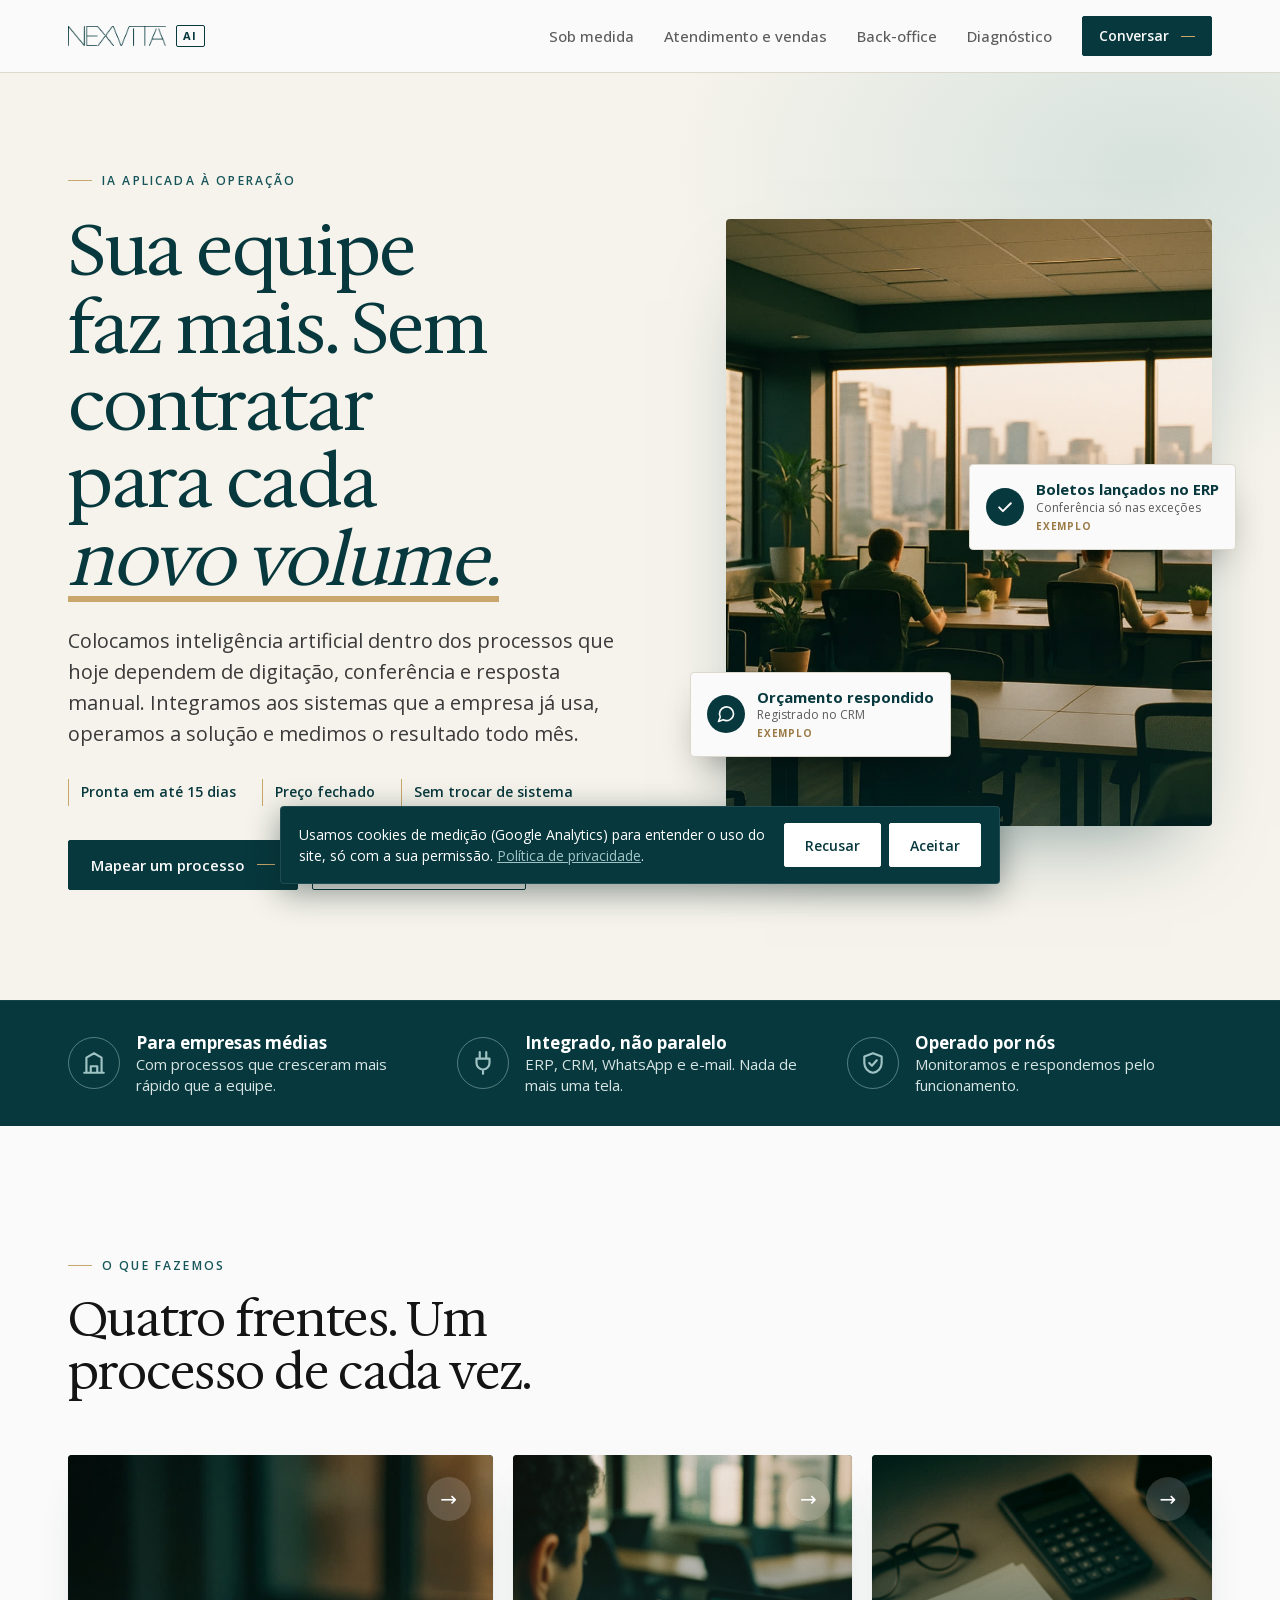
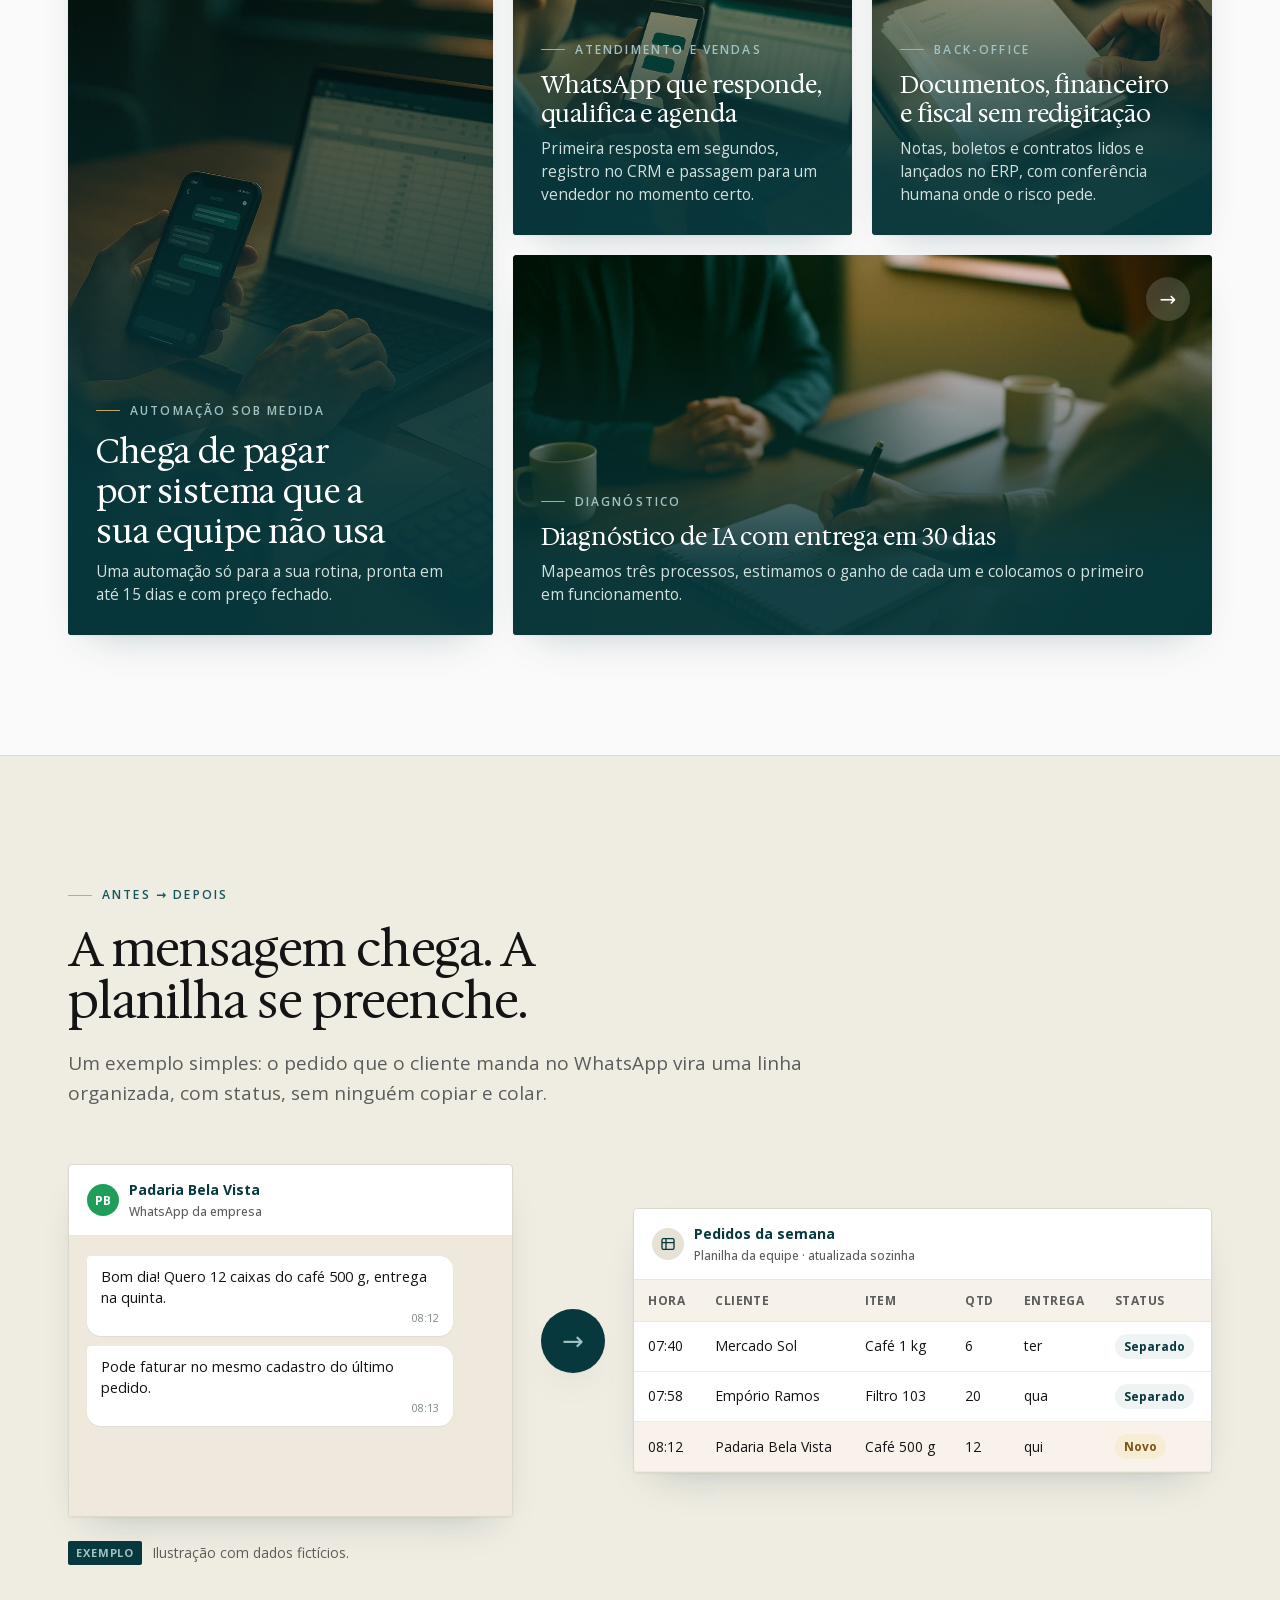
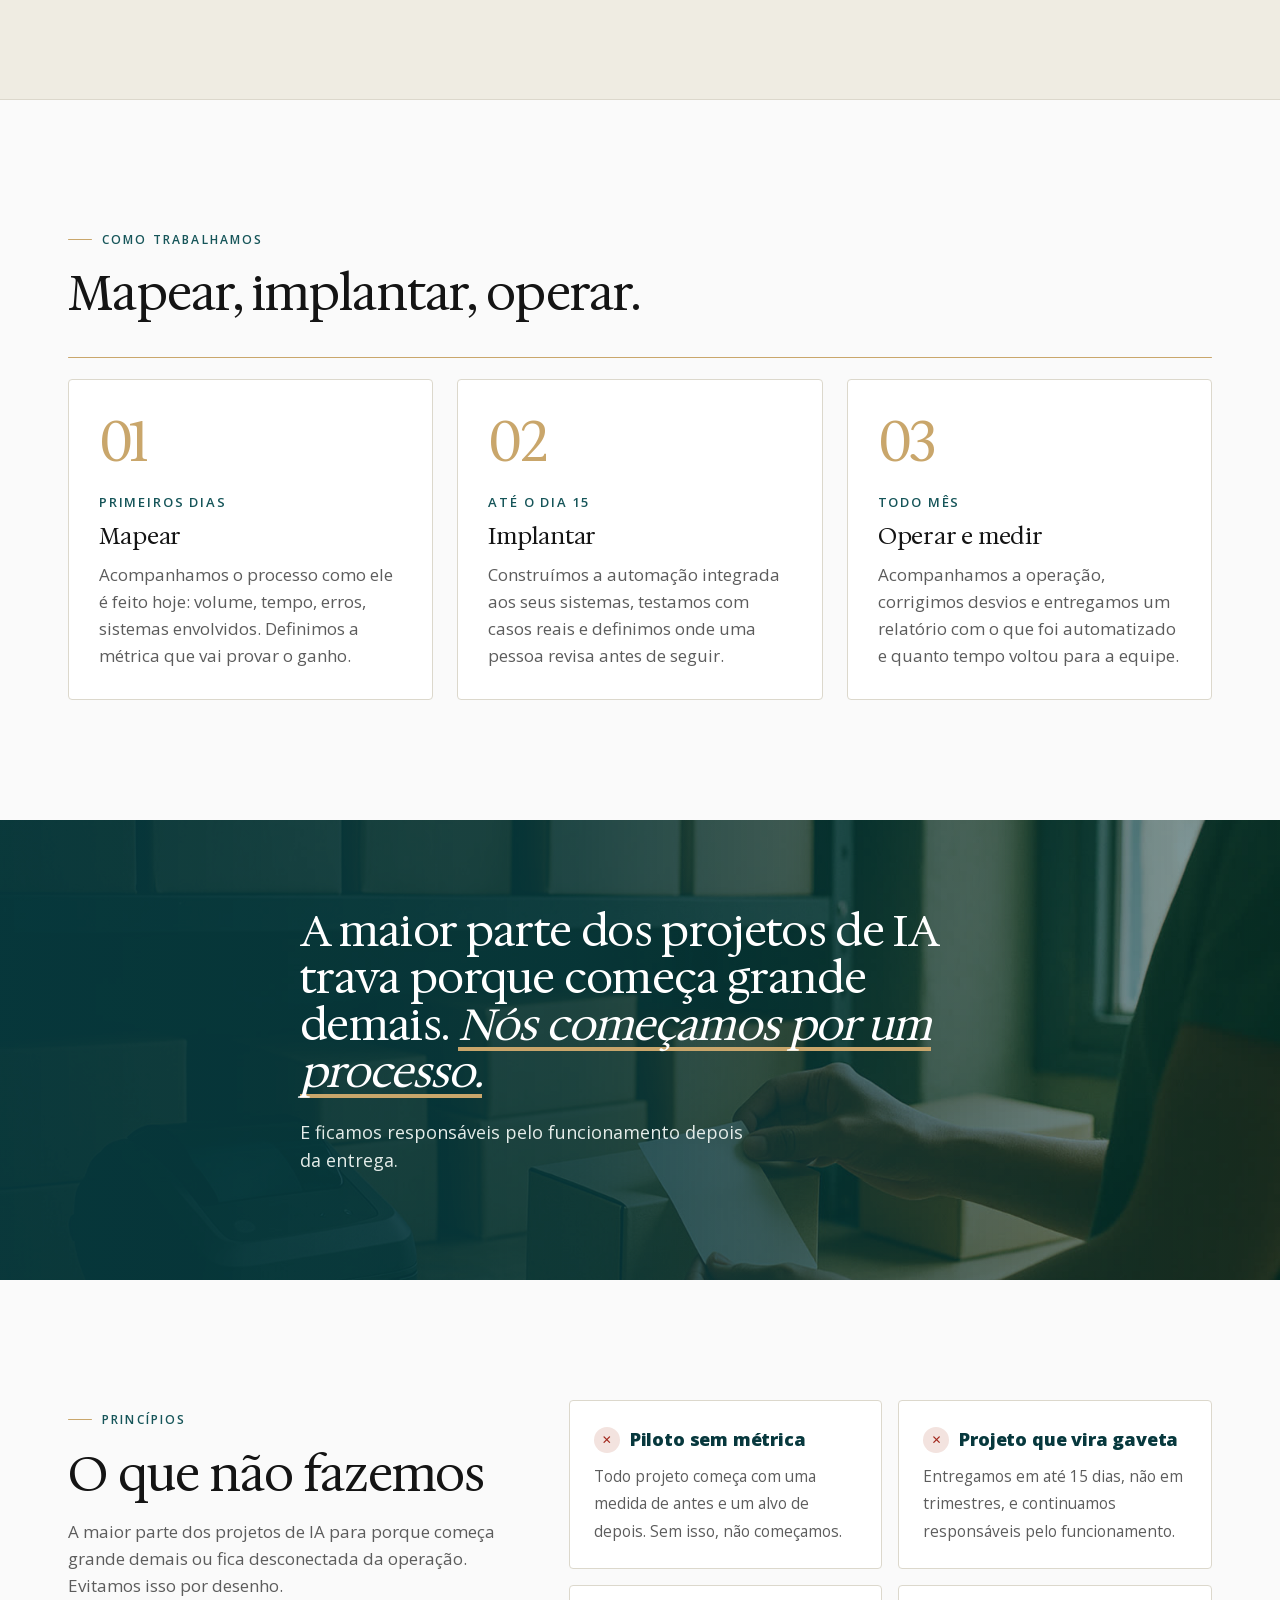
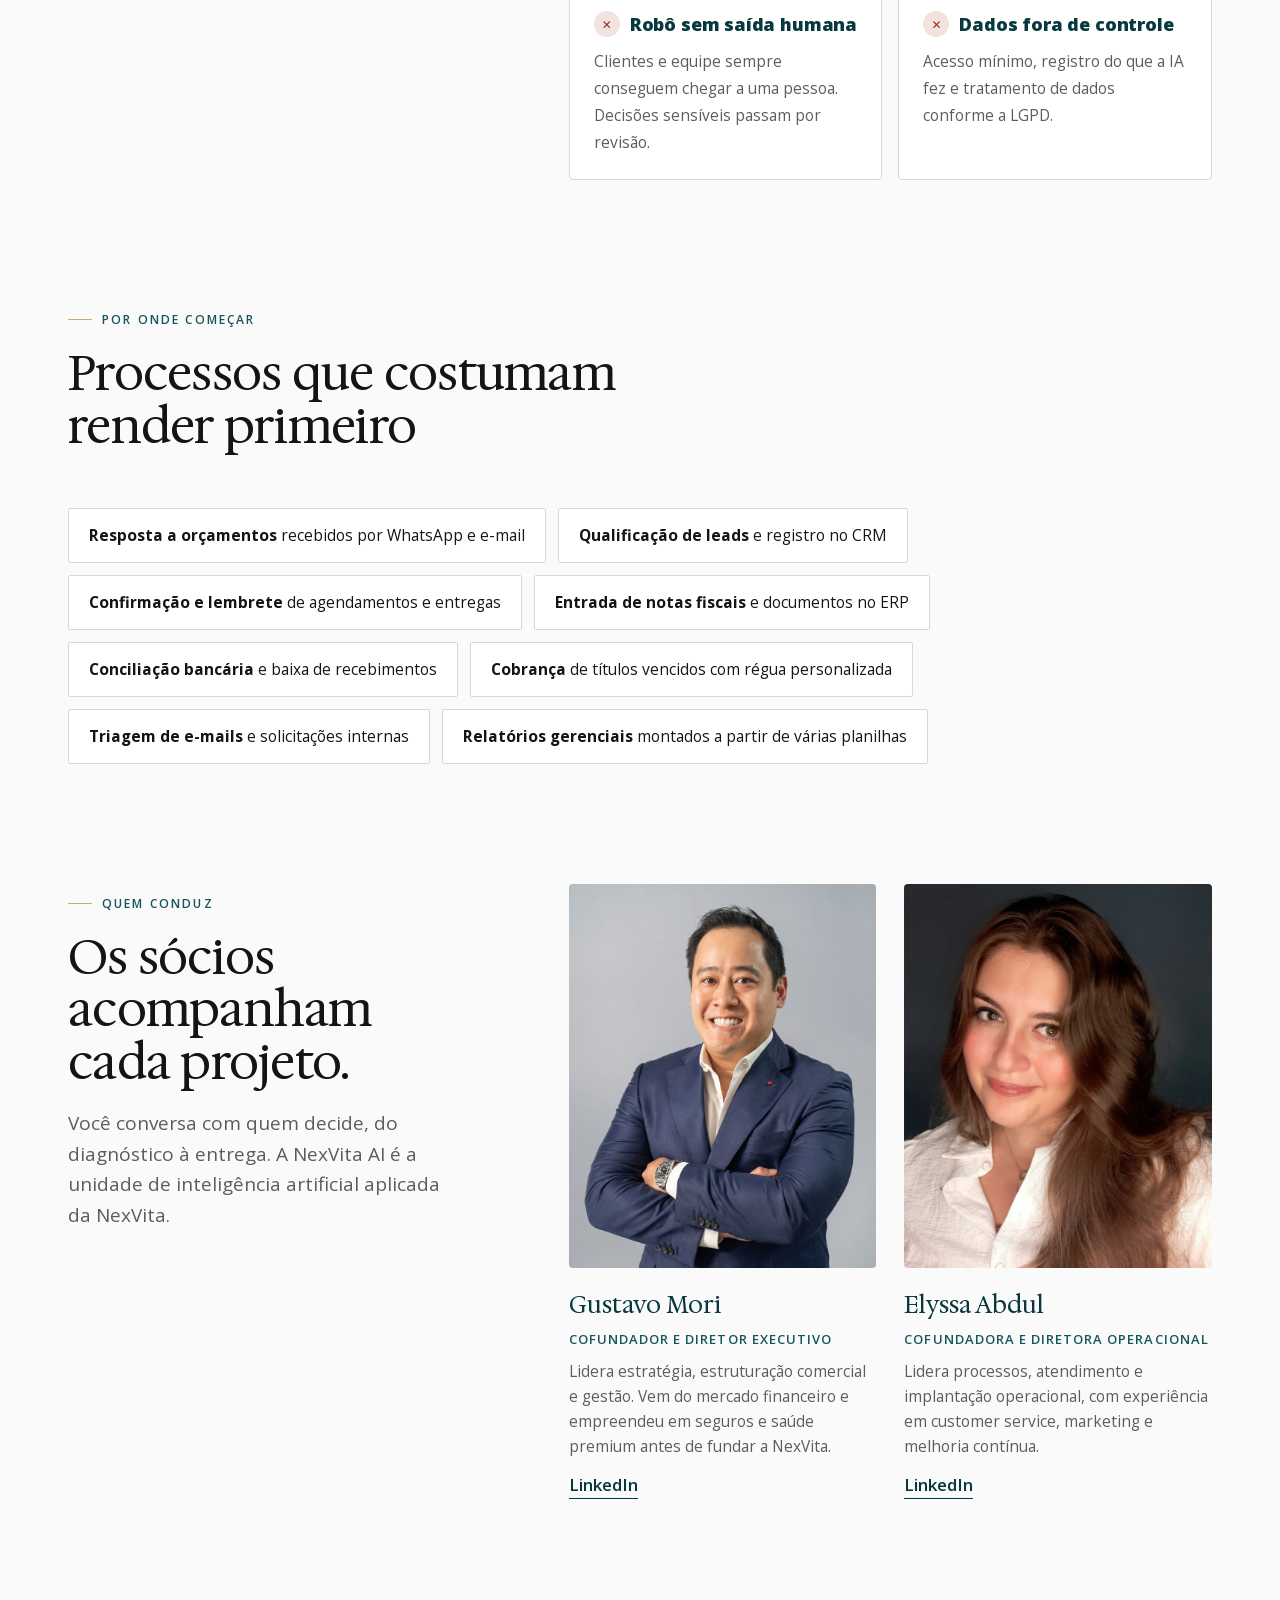
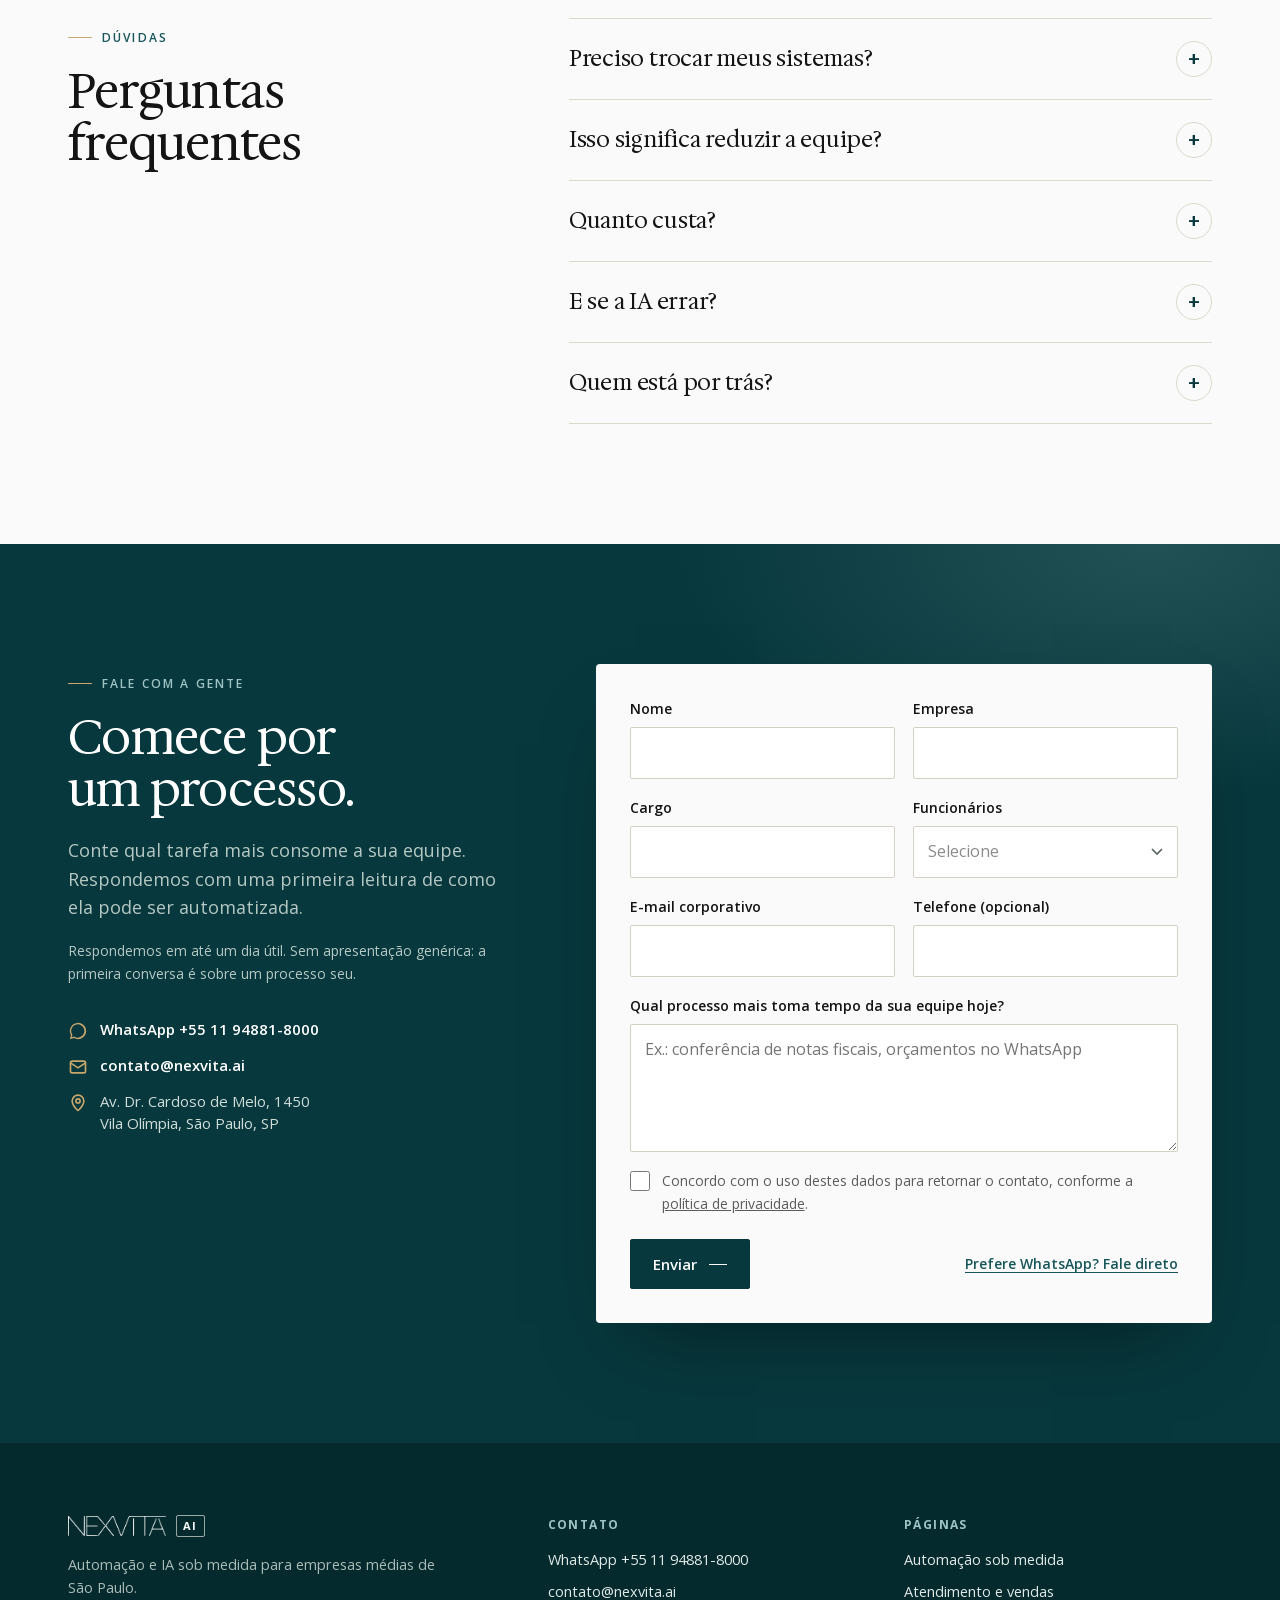
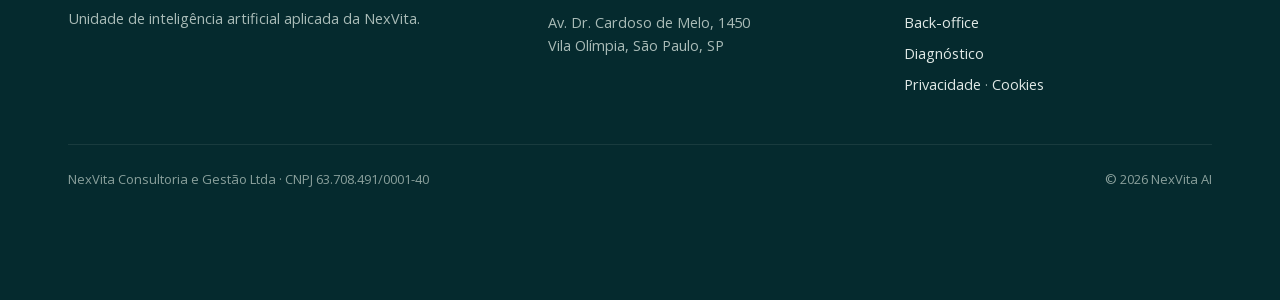
==== commit 62e16ea3: "Sócios: bios de Gustavo Mori e Elyssa Abdul na home e em /sob-medida/" ====
--- a/index.html
+++ b/index.html
@@ -17,7 +17,7 @@
 <meta name="theme-color" content="#0B2B29">
 <link rel="icon" href="assets/favicon.svg" type="image/svg+xml">
 <link rel="preload" href="assets/img/escritorio_sp.jpg" as="image">
-<link rel="stylesheet" href="assets/site.css?v=20261014c">
+<link rel="stylesheet" href="assets/site.css?v=20261014d">
 <!-- MEDICAO: GA4 (G-KE4MM800WH) só carrega após consentimento, via assets/consent.js. Meta Pixel: não instalado. -->
 </head>
 <body>
@@ -149,6 +149,13 @@
  </ul>
 </div></section>
 
+<section class="secao socios-secao"><div class="wrap duas">
+ <div class="secao-topo rv"><div class="eyebrow">Quem conduz</div><h2>Os sócios acompanham cada projeto.</h2><p>Você conversa com quem decide, do diagnóstico à entrega. A NexVita AI é a unidade de inteligência artificial aplicada da NexVita.</p></div>
+ <div class="socios">
+  <figure class="socio rv d1"><div class="ph"><img src="assets/img/gustavo-mori.jpg" alt="Gustavo Mori" width="821" height="1100" loading="lazy"></div><figcaption><b>Gustavo Mori</b><span>Cofundador e diretor executivo</span><p>Lidera estratégia, estruturação comercial e gestão. Vem do mercado financeiro e empreendeu em seguros e saúde premium antes de fundar a NexVita.</p><a class="link" href="https://www.linkedin.com/in/gustavomori2" target="_blank" rel="noopener">LinkedIn</a></figcaption></figure>
+  <figure class="socio rv d2"><div class="ph"><img src="assets/img/elyssa-abdul.jpg" alt="Elyssa Abdul" width="730" height="1100" loading="lazy"></div><figcaption><b>Elyssa Abdul</b><span>Cofundadora e diretora operacional</span><p>Lidera processos, atendimento e implantação operacional, com experiência em customer service, marketing e melhoria contínua.</p><a class="link" href="https://www.linkedin.com/in/elyssa-abdul" target="_blank" rel="noopener">LinkedIn</a></figcaption></figure>
+ </div>
+</div></section>
 <section class="secao" style="padding-top:0"><div class="wrap duas">
  <div><div class="eyebrow rv">Dúvidas</div><h2 class="rv d1">Perguntas frequentes</h2></div>
  <div class="rv d1">
--- a/assets/site.css
+++ b/assets/site.css
@@ -497,3 +497,16 @@
 
 .flutua.f2{top:auto;bottom:46%}
 @media (max-width:960px){.flutua.f2{top:auto;bottom:52%}}
+
+/* sócios */
+.socios-secao{padding-top:0}
+.socios{display:grid;grid-template-columns:1fr 1fr;gap:28px}
+.socio{margin:0}
+.socio .ph{aspect-ratio:4/5;overflow:hidden;border-radius:var(--raio);background:var(--bege-2)}
+.socio img{width:100%;height:100%;object-fit:cover;object-position:50% 20%;transition:transform .9s var(--ease)}
+.socio:hover img{transform:scale(1.03)}
+.socio figcaption{padding-top:18px}
+.socio b{display:block;font-family:var(--serif);font-weight:400;font-size:24px;color:var(--petroleo)}
+.socio span{display:block;font-size:13px;font-weight:600;letter-spacing:.08em;text-transform:uppercase;color:var(--petroleo-3);margin:4px 0 10px}
+.socio p{color:var(--cinza);font-size:15.5px;margin:0 0 12px}
+@media (max-width:560px){.socios{grid-template-columns:1fr}.socio .ph{aspect-ratio:4/4.4}}
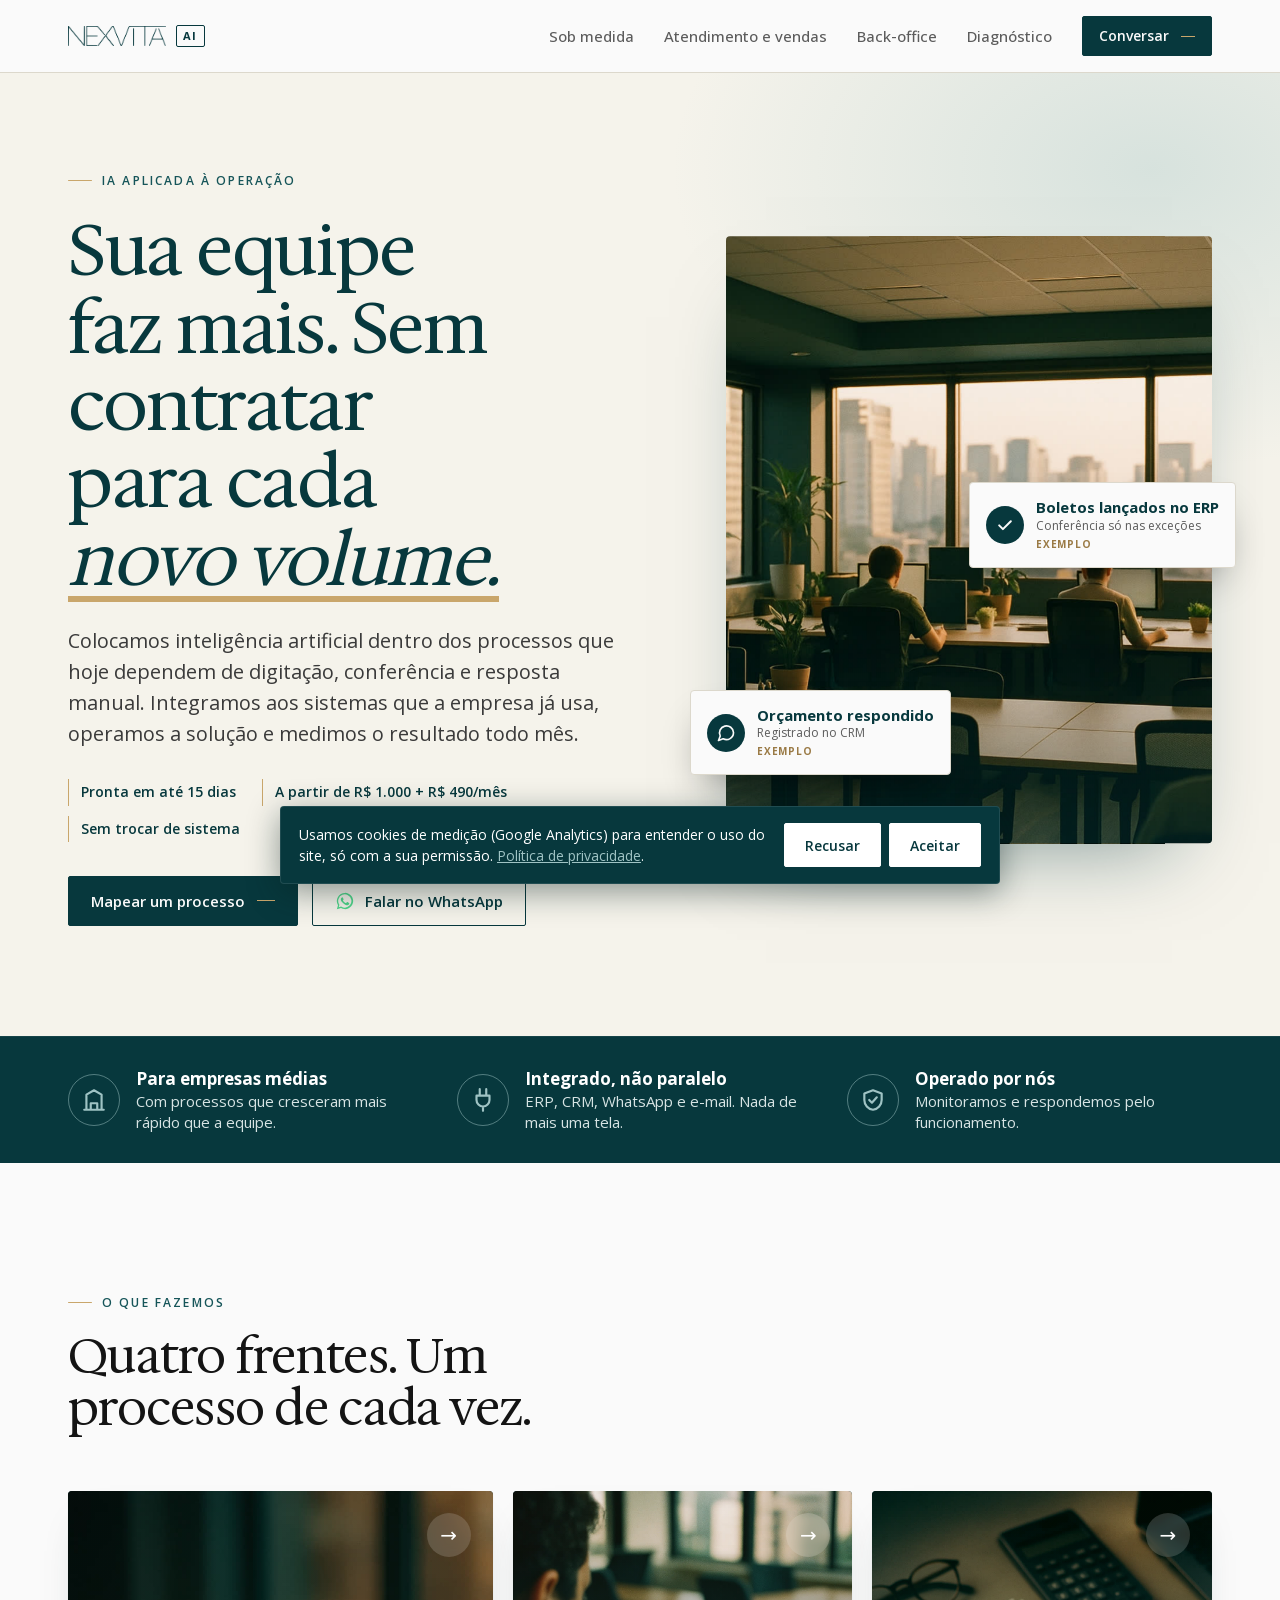
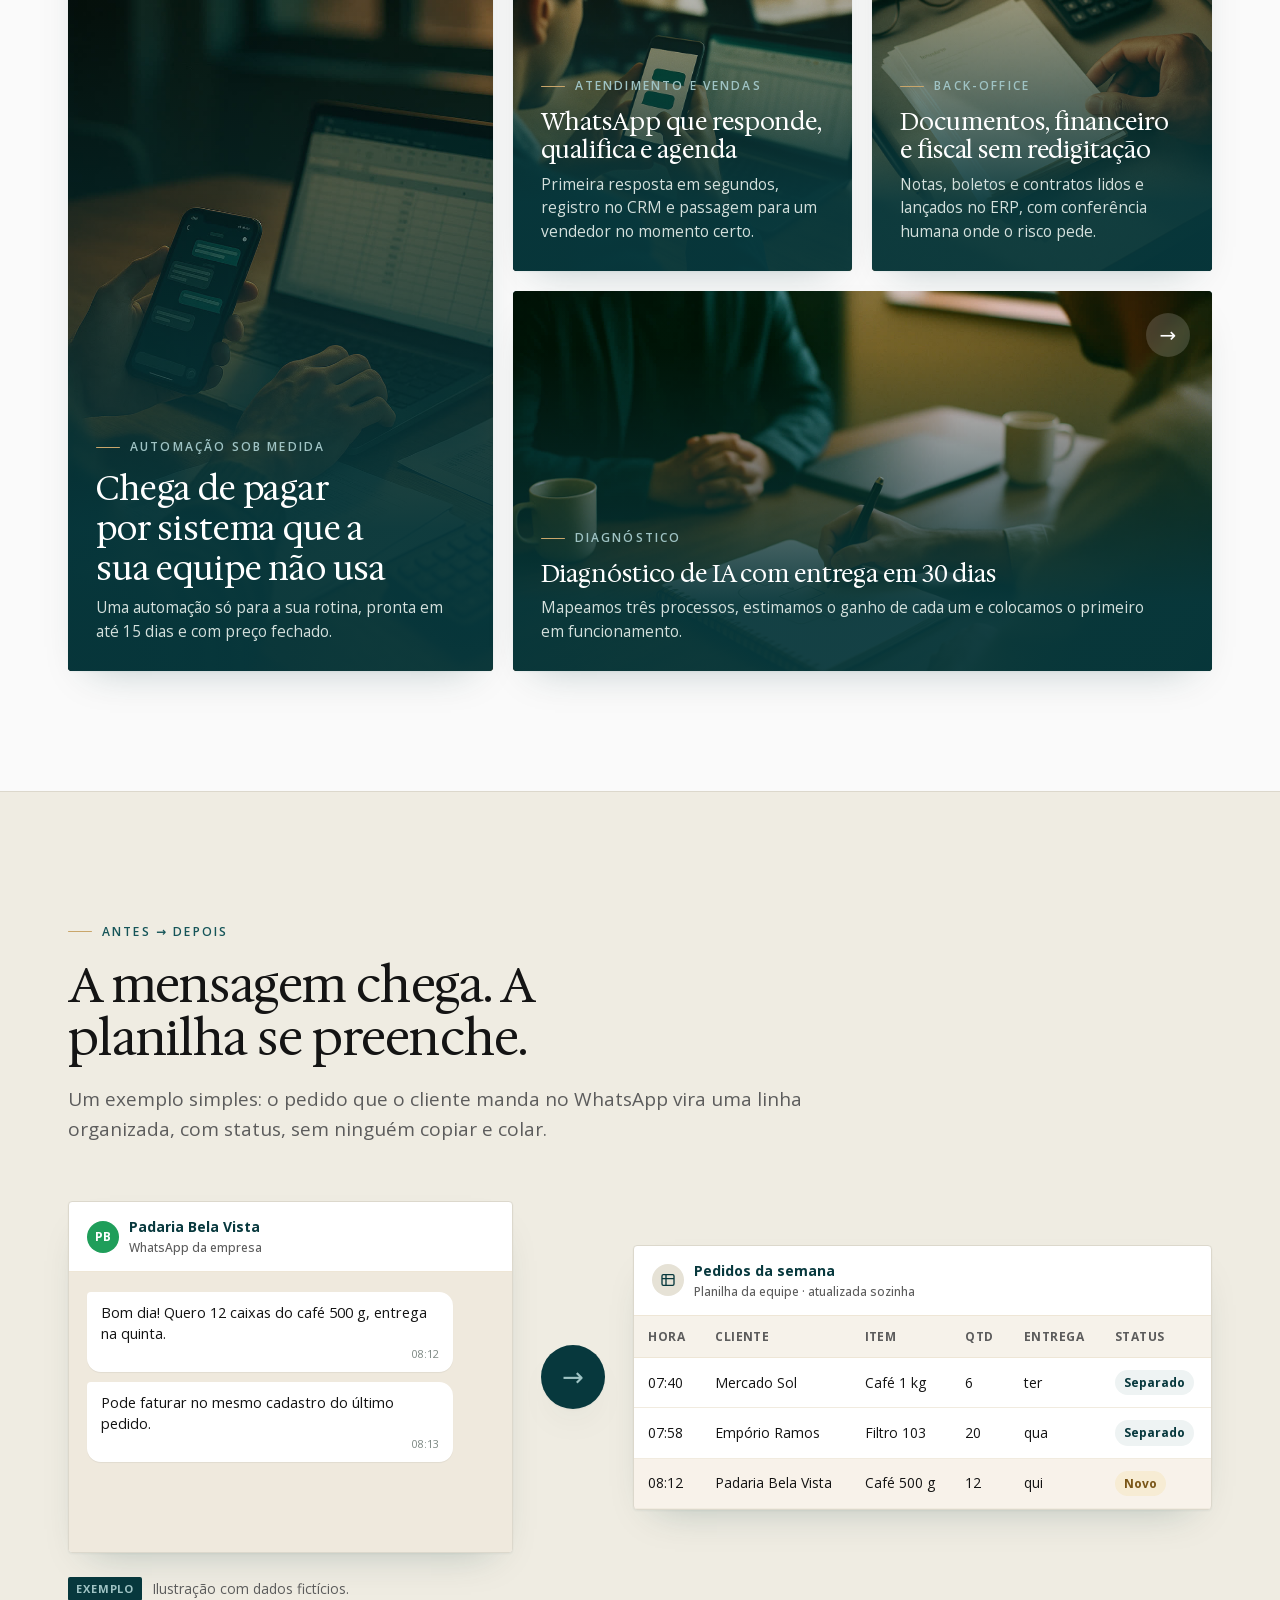
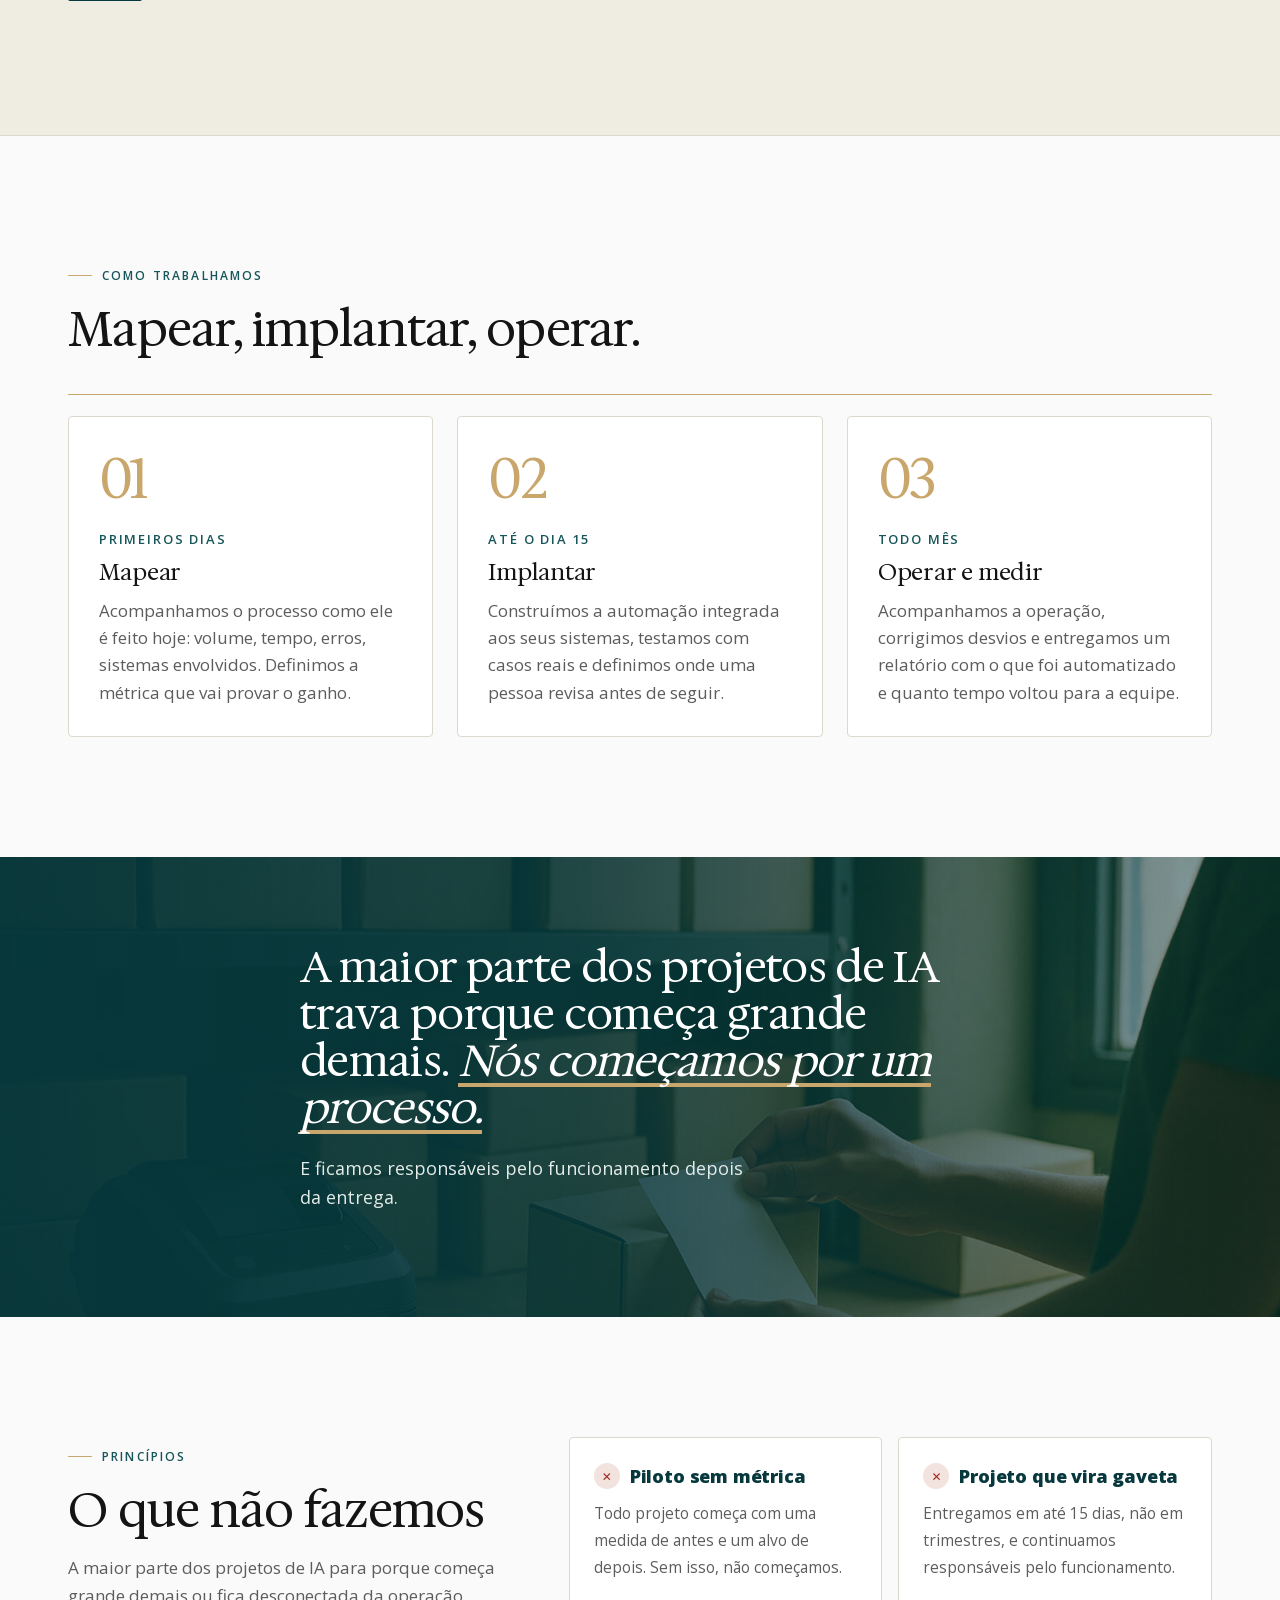
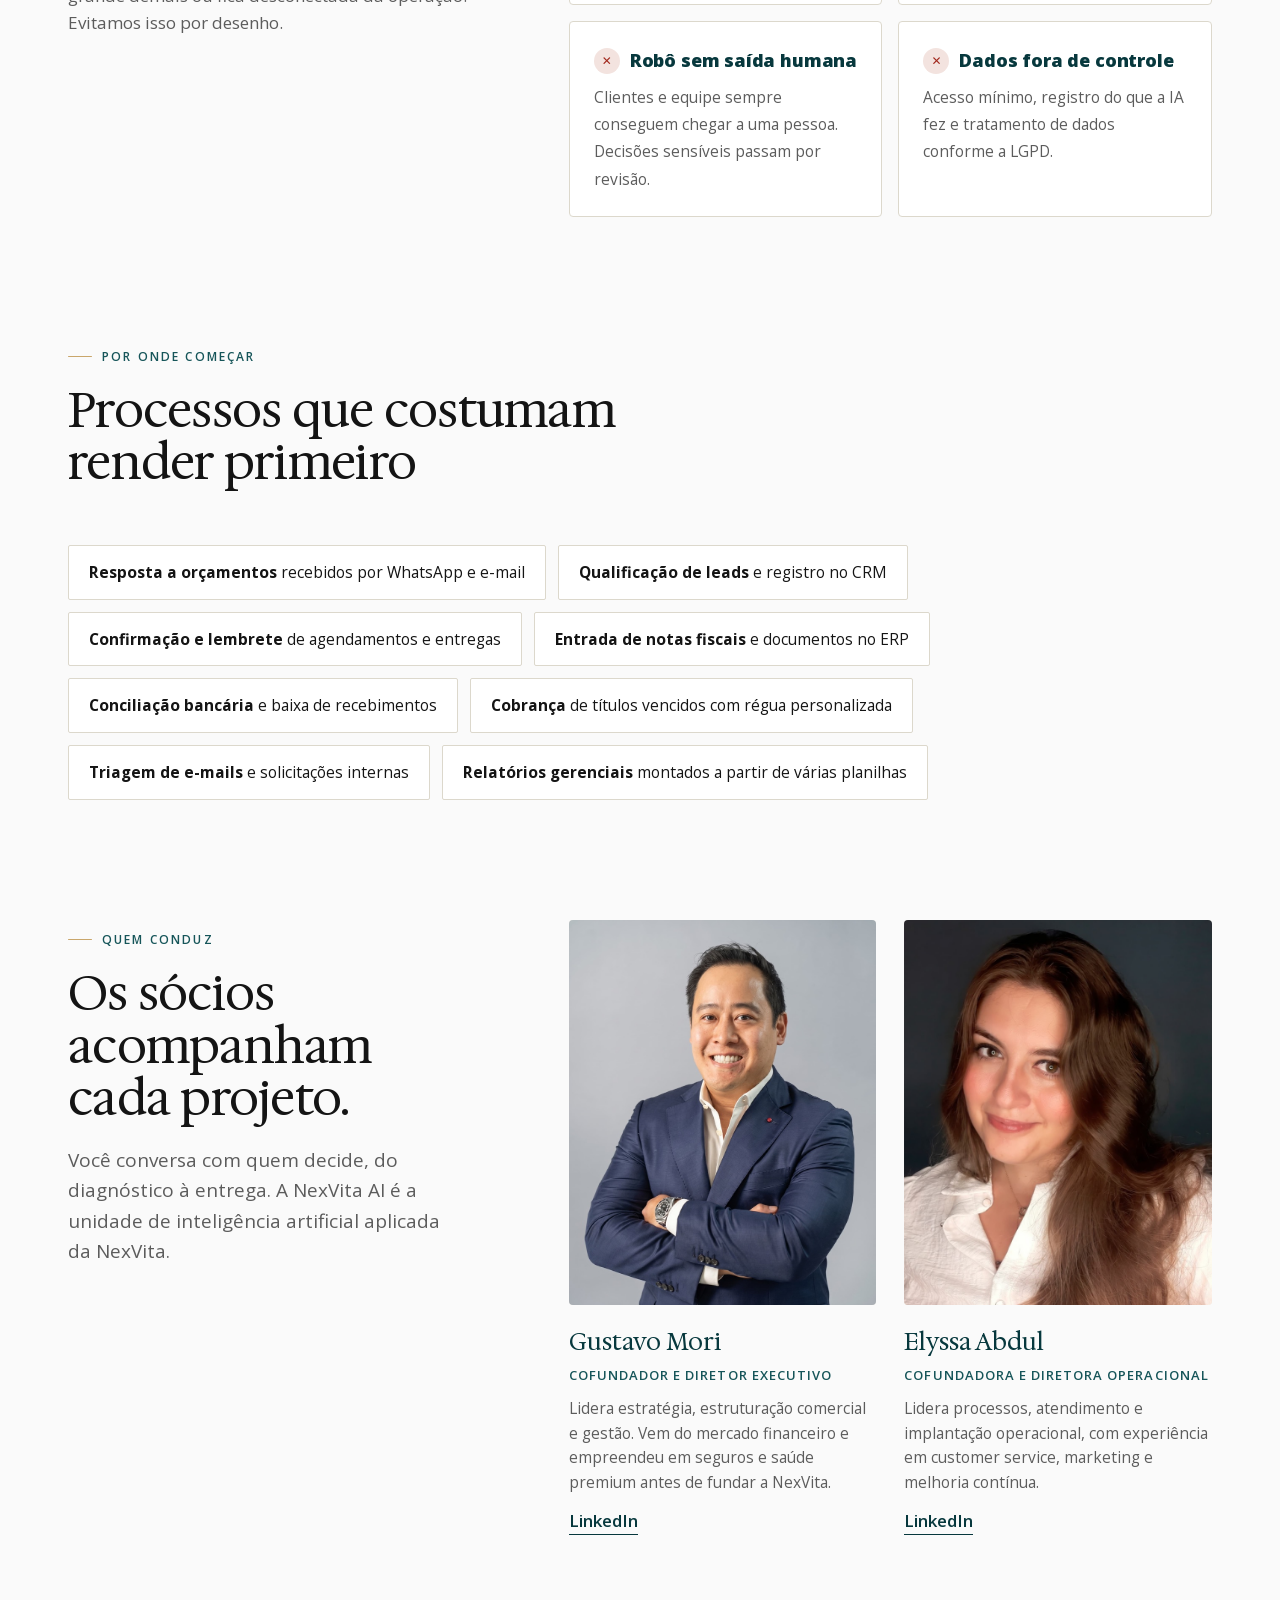
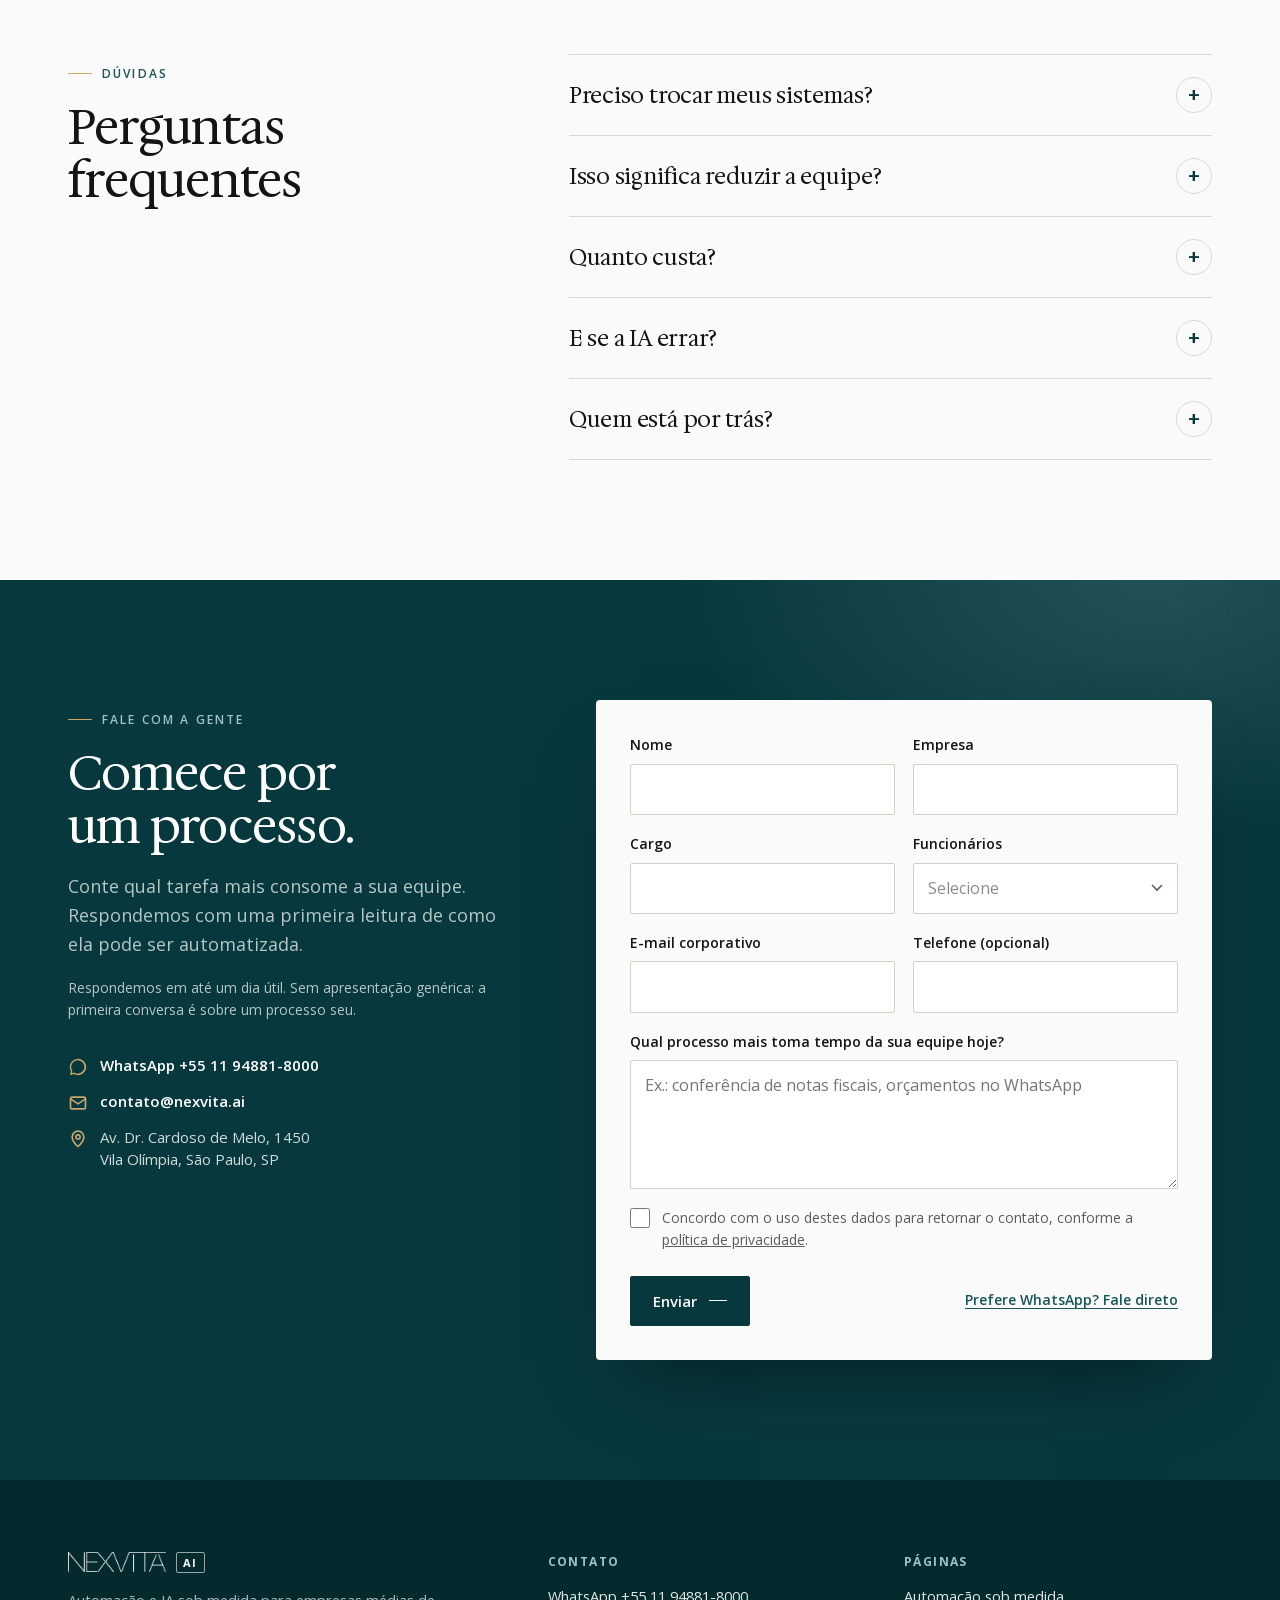
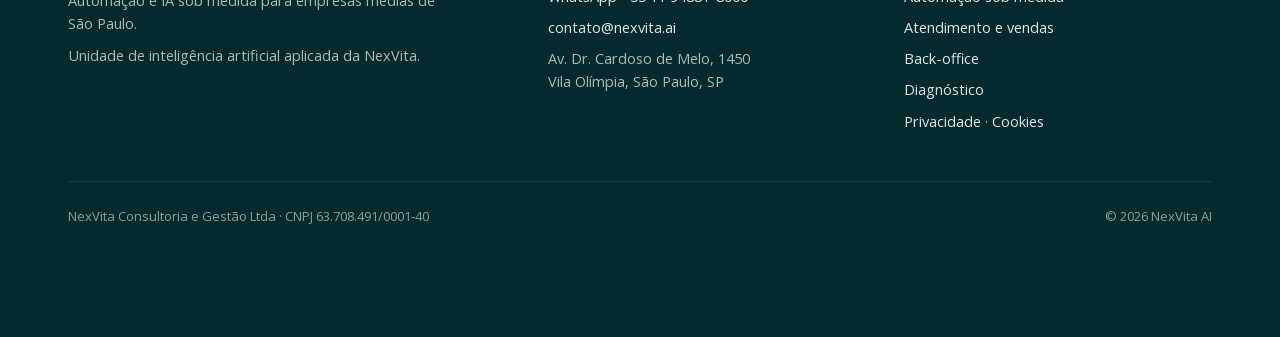
==== commit fa9ef5ca: "Preço de lançamento: R$ 1.000 + R$ 490/mês (5 primeiras, mínimo 3 meses)" ====
--- a/index.html
+++ b/index.html
@@ -17,7 +17,7 @@
 <meta name="theme-color" content="#0B2B29">
 <link rel="icon" href="assets/favicon.svg" type="image/svg+xml">
 <link rel="preload" href="assets/img/escritorio_sp.jpg" as="image">
-<link rel="stylesheet" href="assets/site.css?v=20261014d">
+<link rel="stylesheet" href="assets/site.css?v=20261014e">
 <!-- MEDICAO: GA4 (G-KE4MM800WH) só carrega após consentimento, via assets/consent.js. Meta Pixel: não instalado. -->
 </head>
 <body>
@@ -38,7 +38,7 @@
   <div class="eyebrow rv">IA aplicada à operação</div>
   <h1 class="rv d1">Sua equipe faz mais. Sem contratar para cada <em>novo volume.</em></h1>
   <p class="lead rv d2">Colocamos inteligência artificial dentro dos processos que hoje dependem de digitação, conferência e resposta manual. Integramos aos sistemas que a empresa já usa, operamos a solução e medimos o resultado todo mês.</p>
-  <ul class="selos rv d3"><li>Pronta em até 15 dias</li><li>Preço fechado</li><li>Sem trocar de sistema</li></ul>
+  <ul class="selos rv d3"><li>Pronta em até 15 dias</li><li>A partir de R$ 1.000 + R$ 490/mês</li><li>Sem trocar de sistema</li></ul>
   <div class="acoes rv d4">
    <a class="btn" href="#conversa">Mapear um processo</a>
    <a class="btn-wa" data-wa="hero" href="https://wa.me/5511948818000?text=Ol%C3%A1%2C%20vim%20pelo%20site%20da%20NexVita%20AI%20(inicio)%20e%20quero%20conversar%20sobre%20um%20processo%20da%20minha%20empresa." target="_blank" rel="noopener"><svg viewBox="0 0 32 32" width="20" height="20" aria-hidden="true"><path fill="currentColor" d="M16 3a13 13 0 0 0-11.2 19.6L3 29l6.6-1.7A13 13 0 1 0 16 3zm0 23.6c-2 0-4-.6-5.7-1.6l-.4-.2-3.9 1 1-3.8-.3-.4A10.6 10.6 0 1 1 16 26.6zm5.8-7.9c-.3-.2-1.9-.9-2.2-1-.3-.1-.5-.2-.7.2l-1 1.2c-.2.2-.4.2-.7.1-.3-.2-1.4-.5-2.6-1.6-1-.9-1.6-1.9-1.8-2.2-.2-.3 0-.5.1-.7l.5-.6.3-.5v-.5l-1-2.4c-.3-.6-.5-.5-.7-.5h-.6c-.2 0-.6.1-.9.4-.3.3-1.2 1.1-1.2 2.8s1.2 3.2 1.4 3.5c.2.2 2.4 3.6 5.7 5 .8.4 1.4.6 1.9.7.8.3 1.5.2 2.1.1.6-.1 1.9-.8 2.2-1.5.3-.7.3-1.4.2-1.5-.1-.2-.3-.3-.6-.4z"/></svg>Falar no WhatsApp</a>
@@ -161,7 +161,7 @@
  <div class="rv d1">
   <details><summary>Preciso trocar meus sistemas?</summary><p>Não. Trabalhamos sobre o ERP, o CRM e os canais que a empresa já usa. Quando um sistema não oferece integração, avaliamos alternativas antes de propor qualquer mudança.</p></details>
   <details><summary>Isso significa reduzir a equipe?</summary><p>Significa que a equipe deixa de gastar horas com tarefas repetitivas, e pode usar o ganho para absorver crescimento sem novas contratações e para se dedicar a atividades de mais valor.</p></details>
-  <details><summary>Quanto custa?</summary><p>Há uma implantação por processo e uma mensalidade de operação. O valor depende do volume e das integrações; fechamos o preço depois de uma conversa de diagnóstico, com a estimativa de retorno ao lado, e ele não muda durante a implantação.</p></details>
+  <details><summary>Quanto custa?</summary><p>Preço de lançamento para as 5 primeiras empresas: R$ 1.000 para implantar a primeira automação e R$ 490 por mês para mantê-la funcionando (monitoramento diário, correções quando um sistema muda e pequenos ajustes), com prazo mínimo de 3 meses. Vale para uma tarefa usando ferramentas comuns, como WhatsApp, planilha, e-mail ou um sistema que permita integração. Se a tarefa for maior, mandamos o orçamento antes de começar.</p></details>
   <details><summary>E se a IA errar?</summary><p>Cada processo tem limites definidos, revisão humana nos pontos de risco e registro do que foi feito. Erros são medidos e corrigidos dentro da operação mensal.</p></details>
   <details><summary>Quem está por trás?</summary><p>A NexVita AI é a unidade de inteligência artificial aplicada da NexVita, empresa de gestão e operação. Nasceu da automação da nossa própria rotina comercial e administrativa.</p></details>
  </div>
--- a/assets/site.css
+++ b/assets/site.css
@@ -510,3 +510,9 @@
 .socio span{display:block;font-size:13px;font-weight:600;letter-spacing:.08em;text-transform:uppercase;color:var(--petroleo-3);margin:4px 0 10px}
 .socio p{color:var(--cinza);font-size:15.5px;margin:0 0 12px}
 @media (max-width:560px){.socios{grid-template-columns:1fr}.socio .ph{aspect-ratio:4/4.4}}
+
+/* preço de lançamento */
+.preco-lanc{margin:22px 0 0;padding:18px 22px;border-left:2px solid var(--dourado);background:#fff;font-size:17px;color:var(--tinta);line-height:1.5}
+.preco-lanc strong{font-family:var(--serif);font-weight:400;font-size:28px;color:var(--petroleo)}
+.preco-lanc span{color:var(--dourado-2);margin:0 4px}
+.preco-lanc small{display:block;margin-top:6px;font-size:14px;color:var(--cinza)}
